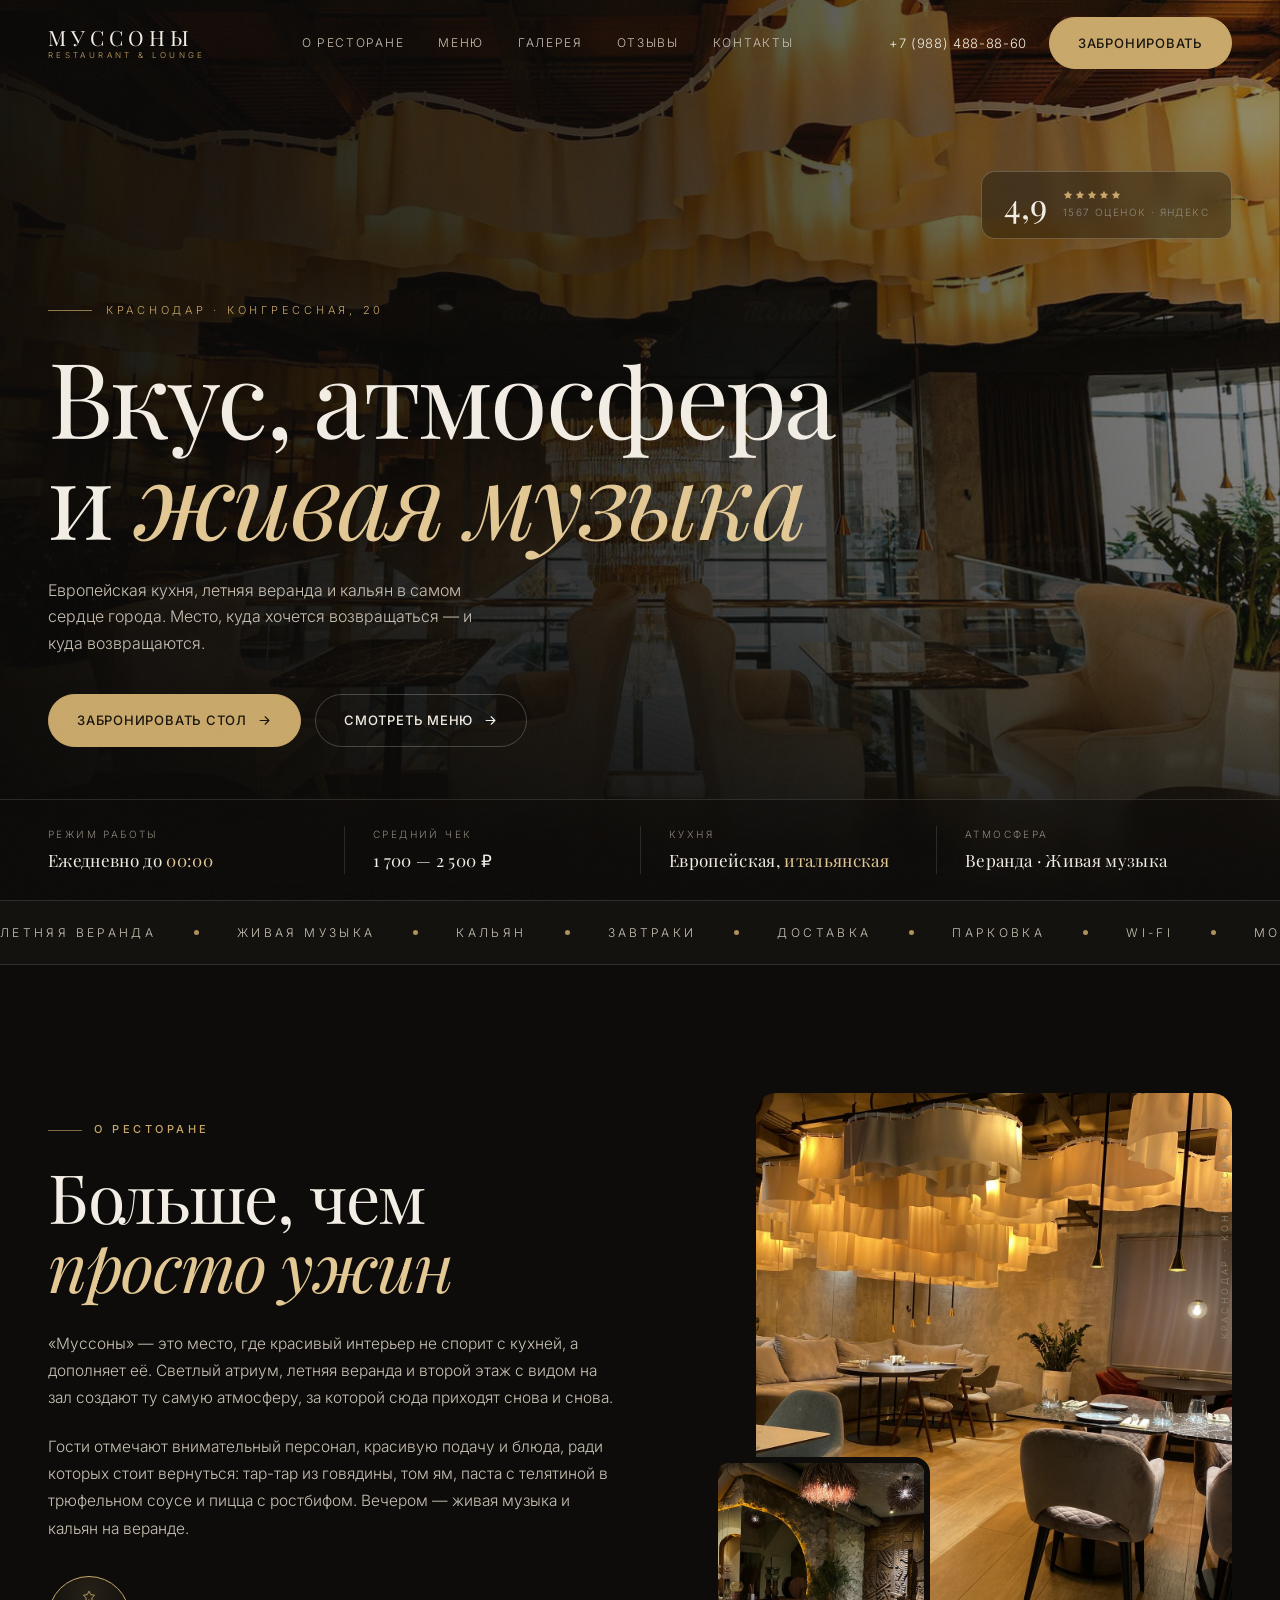
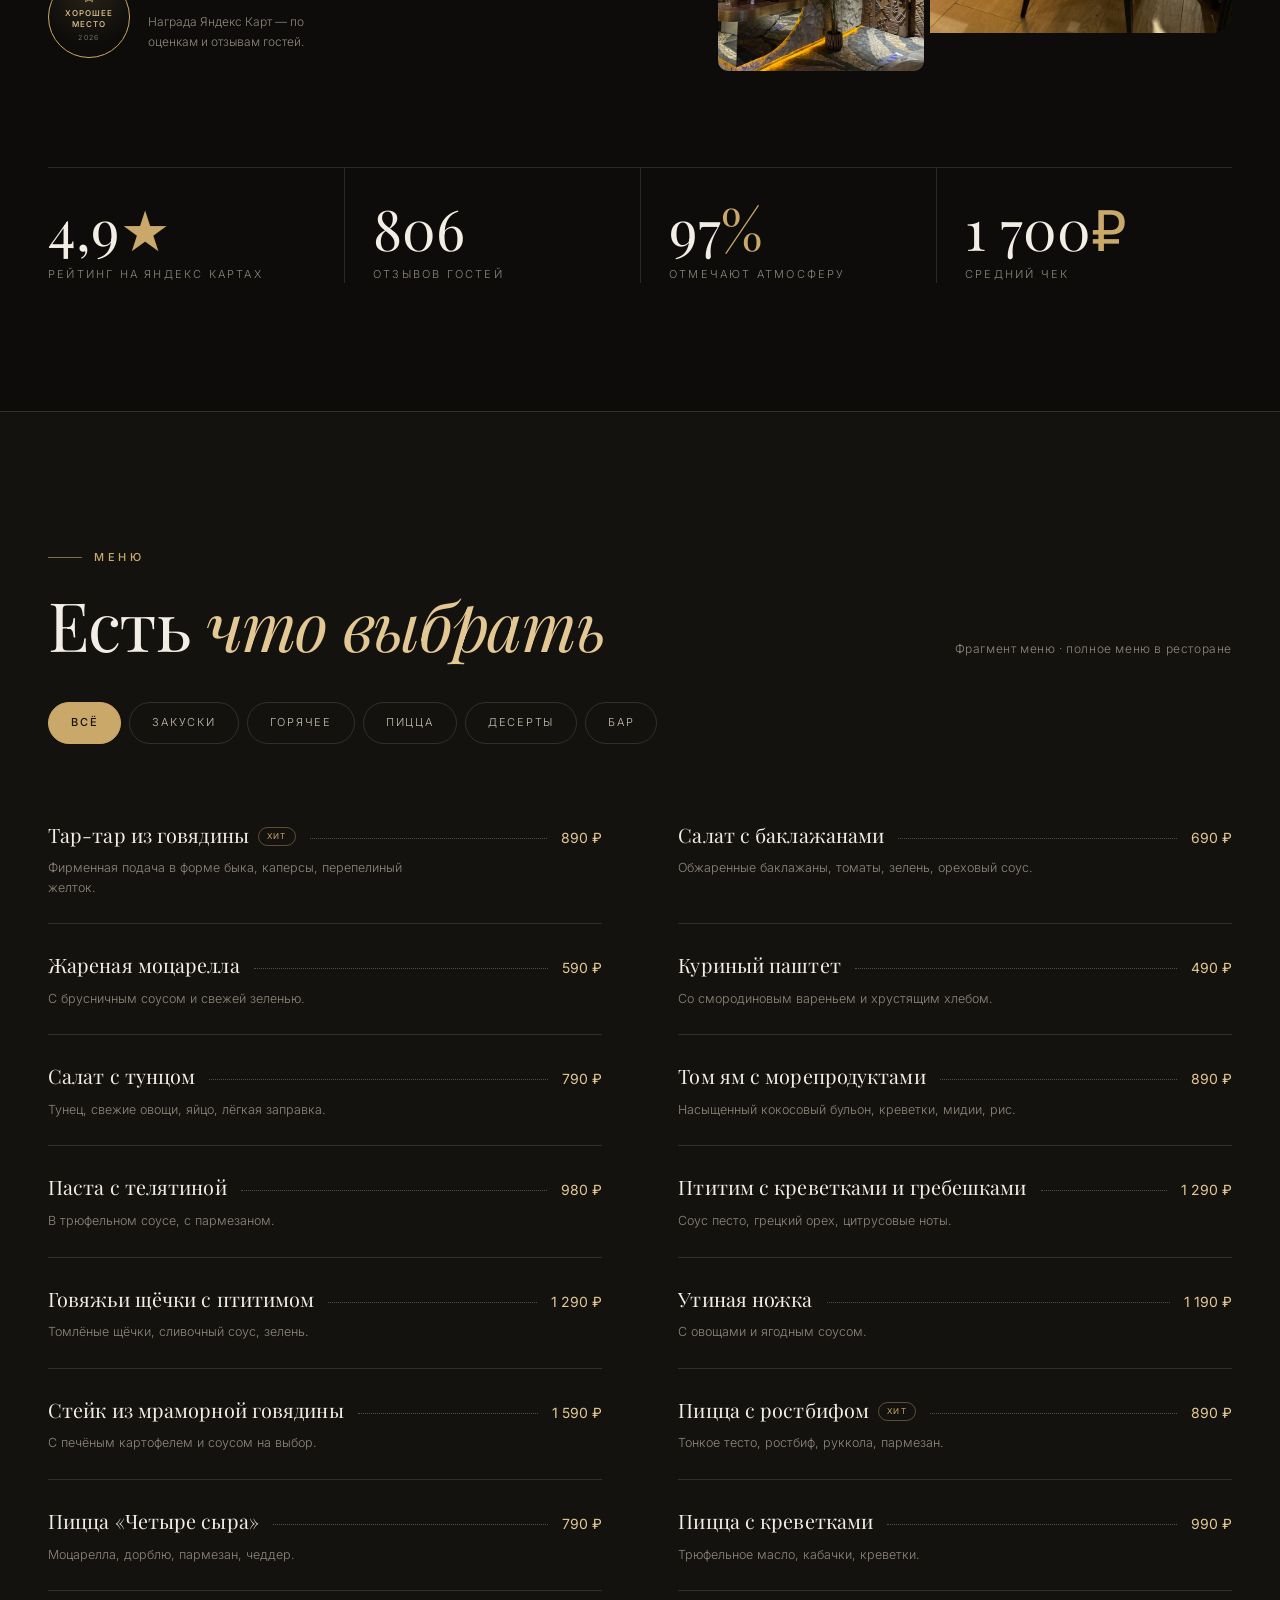
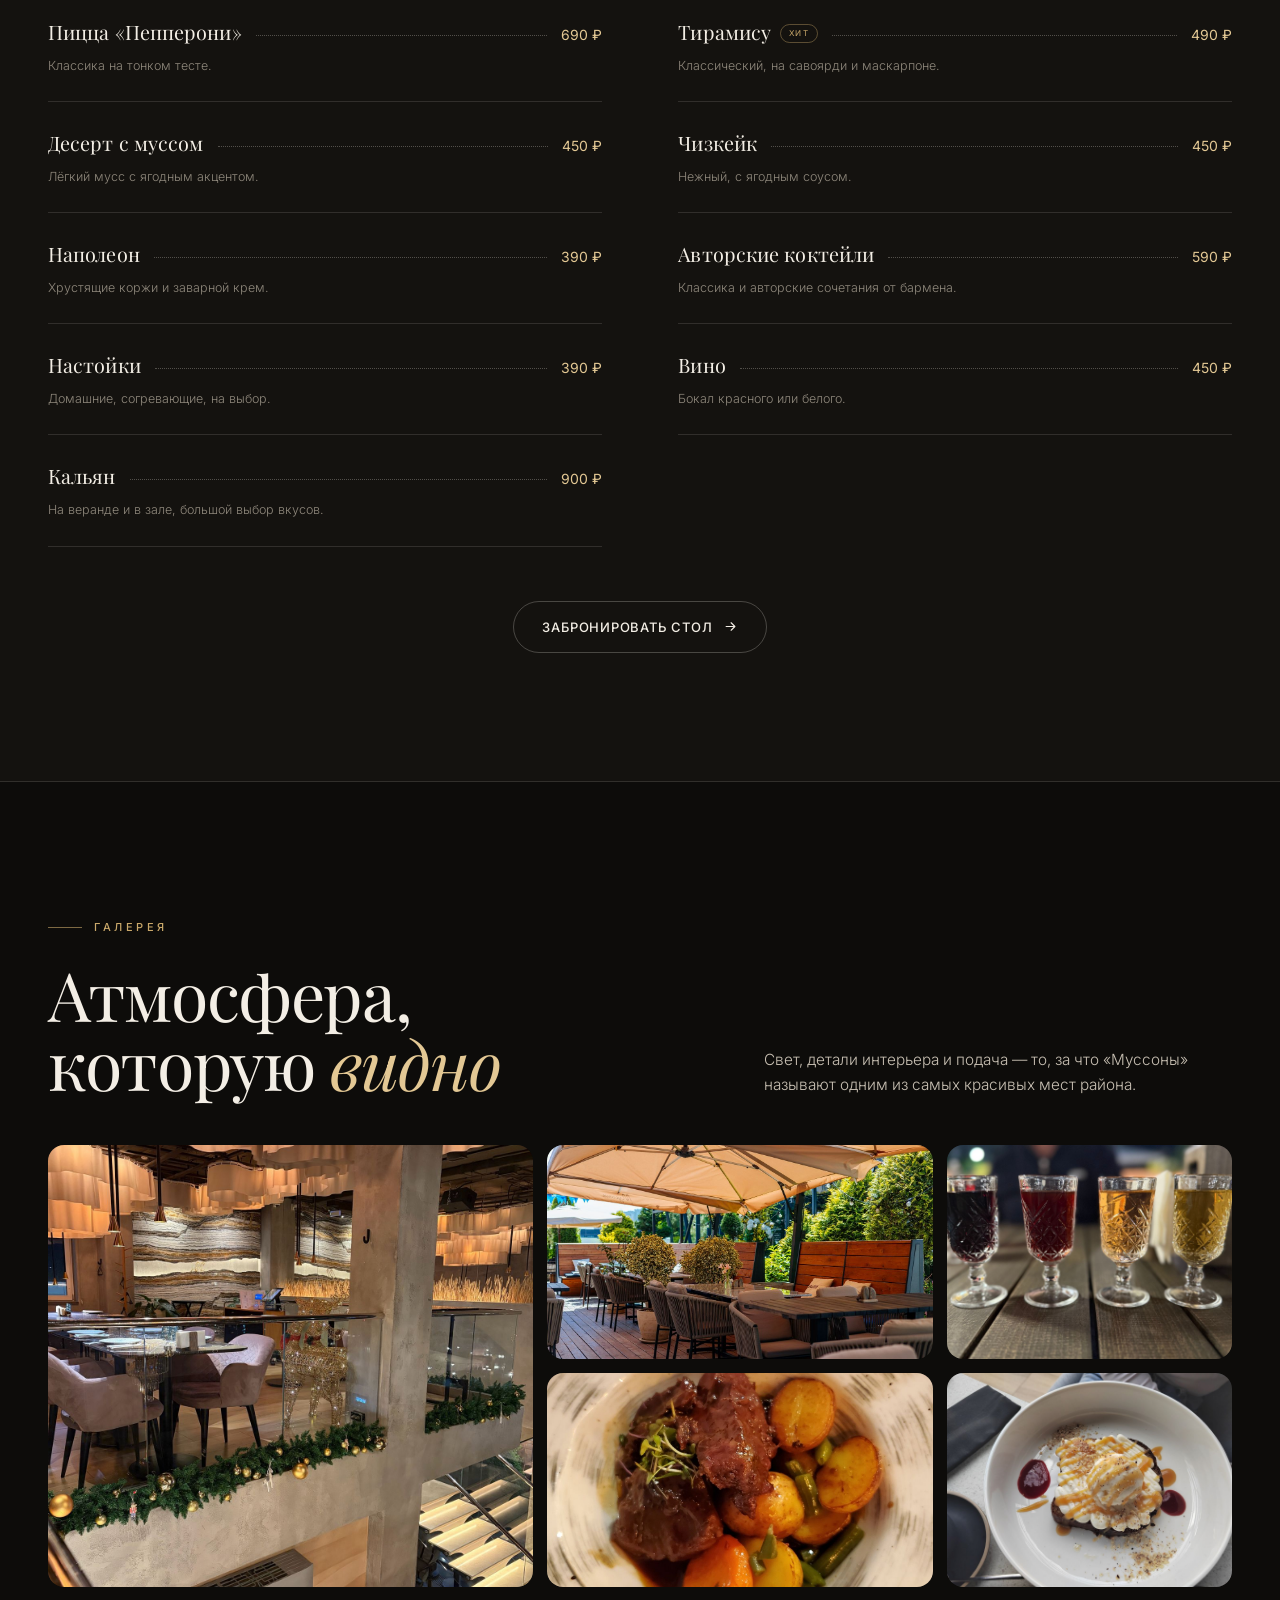
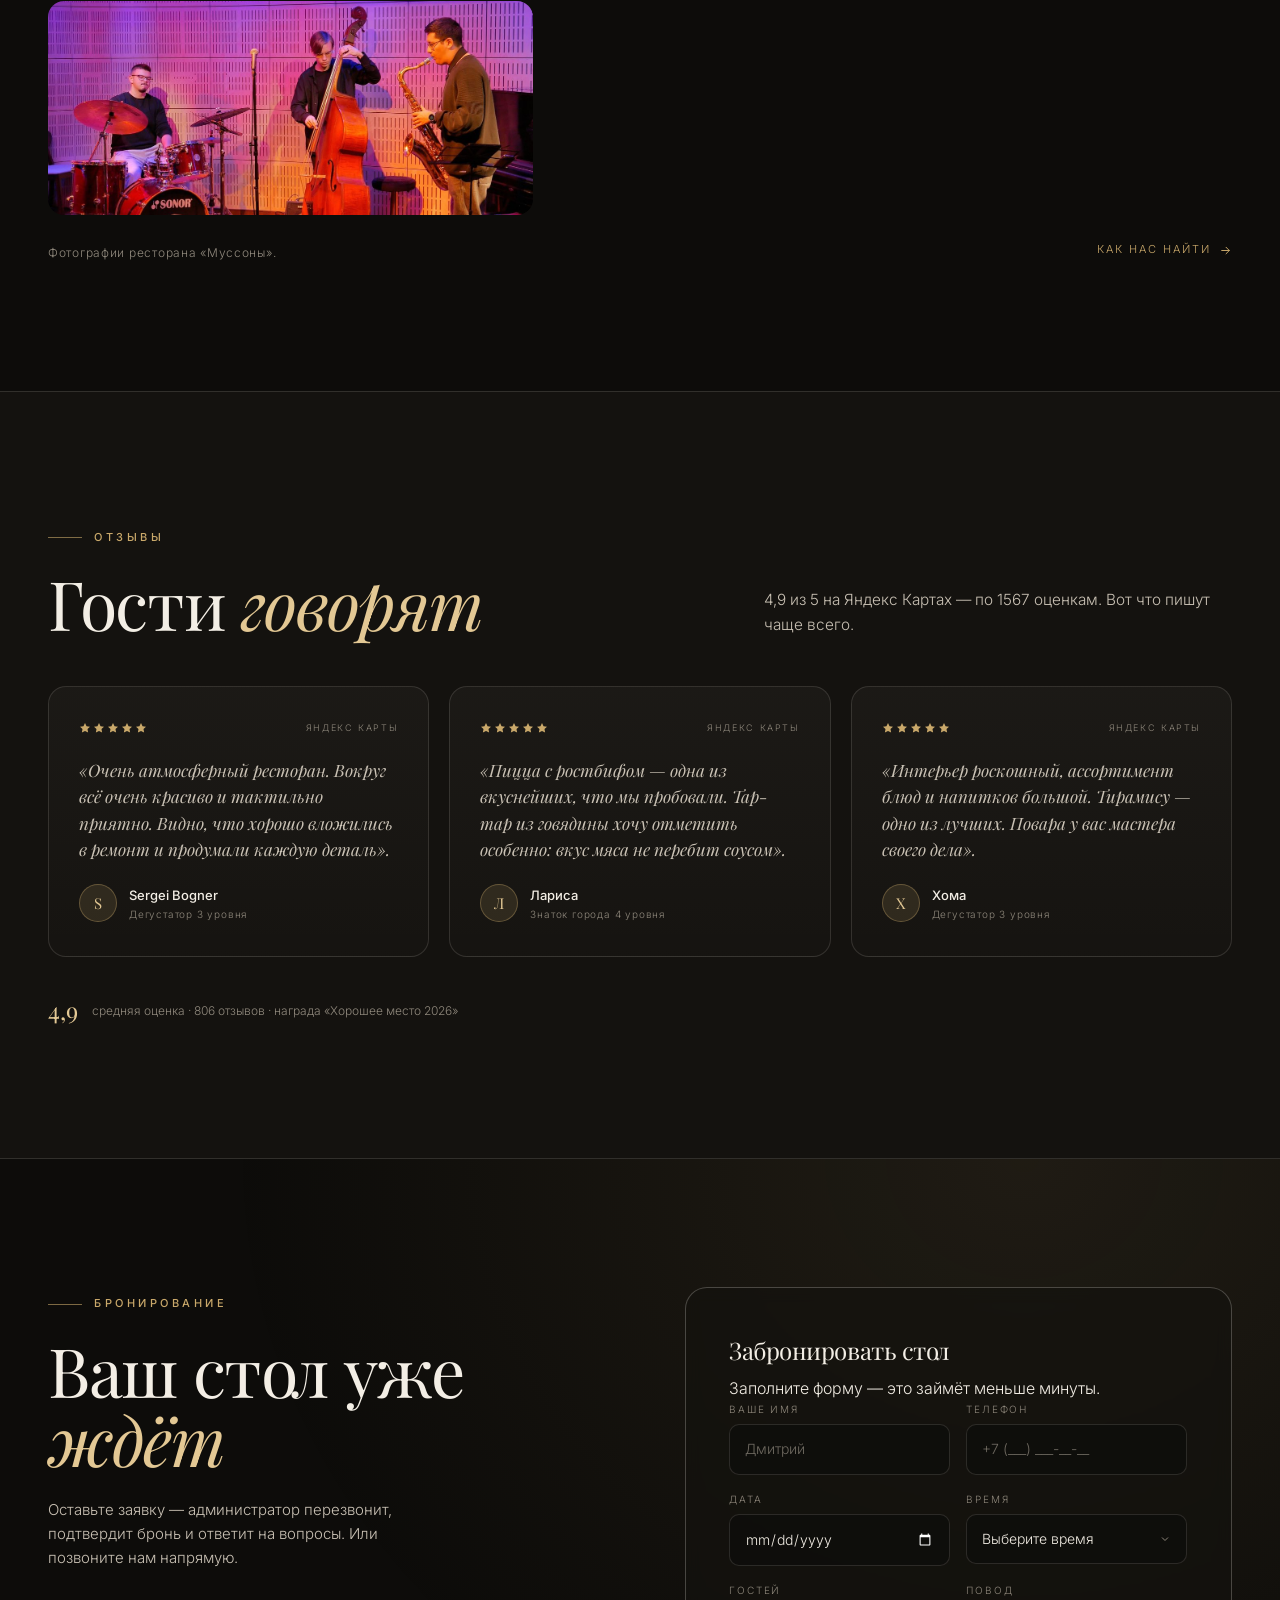
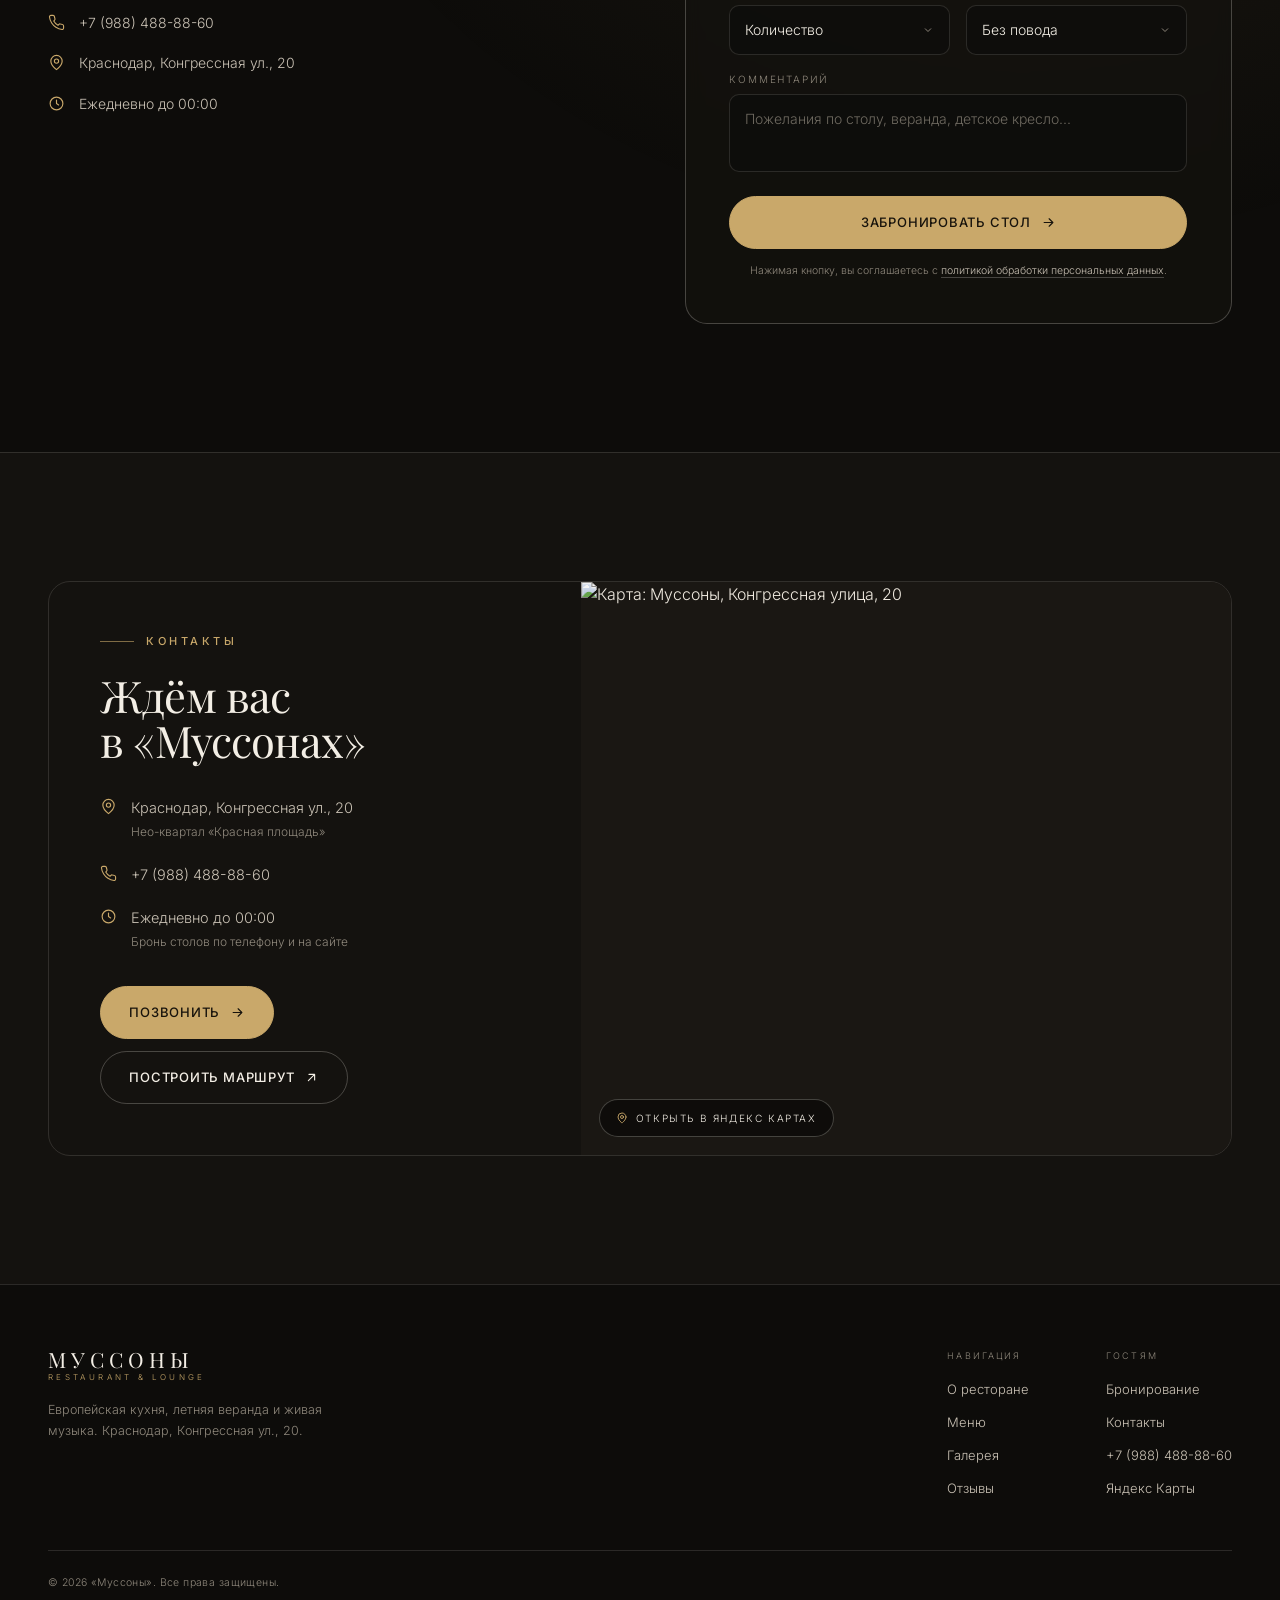
==== demo/index.html @ 6e25948e "Deploy portfolio" ====
<!DOCTYPE html>
<html lang="ru">
<head>
<meta charset="UTF-8">
<meta name="viewport" content="width=device-width, initial-scale=1.0">
<meta name="robots" content="noindex, nofollow">
<title>Муссоны — ресторан в Краснодаре | Кухня, веранда, живая музыка</title>
<meta name="description" content="Ресторан «Муссоны» в Краснодаре: европейская кухня, летняя веранда, живая музыка и кальян. Рейтинг 4,9 на Яндекс Картах. Бронирование стола онлайн.">
<meta name="theme-color" content="#0d0c0a">
<link rel="icon" href="data:image/svg+xml,%3Csvg xmlns='http://www.w3.org/2000/svg' viewBox='0 0 64 64'%3E%3Crect width='64' height='64' rx='12' fill='%230d0c0a'/%3E%3Ctext x='32' y='44' font-family='Georgia,serif' font-size='34' fill='%23c9a86a' text-anchor='middle'%3EM%3C/text%3E%3C/svg%3E">
<meta property="og:title" content="Муссоны — ресторан в Краснодаре">
<meta property="og:description" content="Вкус, атмосфера и живая музыка. Бронируйте стол онлайн.">
<meta property="og:type" content="restaurant">
<meta property="og:image" content="https://oxoxo777666-web.github.io/demo/img/hero.jpg">
<link rel="preconnect" href="https://fonts.googleapis.com">
<link rel="preconnect" href="https://fonts.gstatic.com" crossorigin>
<link href="https://fonts.googleapis.com/css2?family=Inter:wght@300;400;500;600&family=Playfair+Display:ital,wght@0,400;0,500;0,600;0,700;1,400;1,500&display=swap" rel="stylesheet">
<script type="application/ld+json">
{
  "@context": "https://schema.org",
  "@type": "Restaurant",
  "name": "Муссоны",
  "servesCuisine": ["Европейская", "Итальянская"],
  "priceRange": "1700–2500 ₽",
  "telephone": "+7 (988) 488-88-60",
  "address": {
    "@type": "PostalAddress",
    "streetAddress": "Конгрессная ул., 20",
    "addressLocality": "Краснодар",
    "addressCountry": "RU"
  },
  "aggregateRating": {
    "@type": "AggregateRating",
    "ratingValue": "4.9",
    "reviewCount": "806"
  },
  "acceptsReservations": "True"
}
</script>
<style>
  :root{
    --bg:#0d0c0a;
    --bg-2:#14120f;
    --bg-3:#1a1713;
    --cream:#f3eee5;
    --cream-dim:#c9c1b4;
    --muted:#8f887c;
    --gold:#c9a86a;
    --gold-light:#e3c894;
    --line:rgba(243,238,229,.13);
    --line-strong:rgba(243,238,229,.24);
    --serif:'Playfair Display', Georgia, serif;
    --sans:'Inter', -apple-system, BlinkMacSystemFont, 'Segoe UI', sans-serif;
    --ease:cubic-bezier(.22,.61,.36,1);
  }

  *{margin:0;padding:0;box-sizing:border-box}
  html{scroll-behavior:smooth}
  body{
    background:var(--bg);
    color:var(--cream);
    font-family:var(--sans);
    font-weight:300;
    line-height:1.6;
    -webkit-font-smoothing:antialiased;
    overflow-x:hidden;
  }
  body::after{
    content:"";
    position:fixed;inset:0;
    pointer-events:none;z-index:9999;
    opacity:.035;
    background-image:url("data:image/svg+xml,%3Csvg xmlns='http://www.w3.org/2000/svg' width='160' height='160'%3E%3Cfilter id='n'%3E%3CfeTurbulence type='fractalNoise' baseFrequency='.85' numOctaves='3'/%3E%3C/filter%3E%3Crect width='100%25' height='100%25' filter='url(%23n)'/%3E%3C/svg%3E");
  }
  ::selection{background:var(--gold);color:#14110c}

  img{display:block;max-width:100%}
  a{color:inherit;text-decoration:none}
  button{font:inherit;color:inherit;background:none;border:none;cursor:pointer}
  input,select,textarea{font:inherit;color:inherit}

  .container{width:100%;max-width:1280px;margin:0 auto;padding:0 clamp(20px,4vw,48px)}
  .section{padding:clamp(76px,10vw,140px) 0}
  section[id]{scroll-margin-top:84px}
  a:focus-visible,button:focus-visible,input:focus-visible,select:focus-visible,textarea:focus-visible{
    outline:2px solid var(--gold);outline-offset:3px;
  }
  .eyebrow{
    display:inline-flex;align-items:center;gap:12px;
    font-size:11px;letter-spacing:.32em;text-transform:uppercase;
    color:var(--gold);font-weight:500;
  }
  .eyebrow::before{
    content:"";width:34px;height:1px;background:var(--gold);opacity:.6;
  }
  h1,h2,h3,.serif{font-family:var(--serif);font-weight:400;letter-spacing:-.02em}
  .section-title{
    font-size:clamp(38px,5.4vw,68px);
    line-height:1.02;
    margin:22px 0 0;
  }
  .section-title em{font-style:italic;color:var(--gold-light)}
  .section-head{display:flex;justify-content:space-between;align-items:flex-end;gap:40px;flex-wrap:wrap}
  .lead{color:var(--cream-dim);font-size:clamp(15px,1.2vw,17px);max-width:52ch}

  /* ---------- buttons ---------- */
  .btn{
    display:inline-flex;align-items:center;justify-content:center;gap:10px;
    padding:15px 28px;border-radius:999px;
    font-size:13px;font-weight:500;letter-spacing:.06em;text-transform:uppercase;
    transition:all .35s var(--ease);white-space:nowrap;
  }
  .btn svg{width:15px;height:15px;flex:none;transition:transform .35s var(--ease)}
  .btn-gold{background:var(--gold);color:#17130c;border:1px solid var(--gold)}
  .btn-gold:hover{background:var(--gold-light);border-color:var(--gold-light)}
  .btn-gold:hover svg{transform:translateX(3px)}
  .btn-ghost{border:1px solid var(--line-strong);color:var(--cream)}
  .btn-ghost:hover{border-color:var(--gold);color:var(--gold-light)}
  .btn-ghost:hover svg{transform:translateX(3px)}
  .btn-block{width:100%}

  /* ---------- header ---------- */
  .header{
    position:fixed;top:0;left:0;right:0;z-index:100;
    transition:background .4s var(--ease),border-color .4s var(--ease),padding .4s var(--ease);
    border-bottom:1px solid transparent;
  }
  .header.scrolled{
    background:rgba(13,12,10,.9);
    backdrop-filter:blur(14px);
    border-bottom-color:var(--line);
  }
  .header-inner{
    display:flex;align-items:center;justify-content:space-between;gap:24px;
    height:86px;transition:height .4s var(--ease);
  }
  .header.scrolled .header-inner{height:68px}
  .logo{display:flex;flex-direction:column;gap:3px;line-height:1}
  .logo-main{
    font-family:var(--serif);font-size:21px;letter-spacing:.24em;
    text-transform:uppercase;color:var(--cream);
  }
  .logo-sub{font-size:8px;letter-spacing:.42em;text-transform:uppercase;color:var(--gold)}
  .nav{display:flex;gap:34px}
  .nav a{
    position:relative;font-size:12px;letter-spacing:.14em;text-transform:uppercase;
    color:var(--cream-dim);padding:6px 0;transition:color .3s;
  }
  .nav a::after{
    content:"";position:absolute;left:0;bottom:0;width:0;height:1px;
    background:var(--gold);transition:width .35s var(--ease);
  }
  .nav a:hover{color:var(--cream)}
  .nav a:hover::after{width:100%}
  .header-actions{display:flex;align-items:center;gap:22px}
  .header-phone{font-size:13px;letter-spacing:.05em;color:var(--cream);white-space:nowrap}
  .header-phone:hover{color:var(--gold-light)}
  .burger{display:none;flex-direction:column;gap:5px;padding:8px;z-index:102}
  .burger span{display:block;width:24px;height:1.5px;background:var(--cream);transition:all .35s var(--ease)}

  /* ---------- hero ---------- */
  .hero{
    position:relative;min-height:100svh;display:flex;flex-direction:column;
    justify-content:flex-end;overflow:hidden;
  }
  .hero-bg{position:absolute;inset:0;z-index:0}
  .hero-bg img{
    width:100%;height:100%;object-fit:cover;
    animation:heroZoom 18s var(--ease) forwards;
  }
  @keyframes heroZoom{from{transform:scale(1.1)}to{transform:scale(1)}}
  .hero-bg::after{
    content:"";position:absolute;inset:0;
    background:
      linear-gradient(90deg,rgba(9,8,7,.94) 0%,rgba(9,8,7,.72) 46%,rgba(9,8,7,.28) 100%),
      linear-gradient(0deg,var(--bg) 0%,rgba(13,12,10,.35) 34%,rgba(13,12,10,.2) 100%);
  }
  .hero-content{
    position:relative;z-index:2;width:100%;
    padding-top:150px;padding-bottom:52px;
  }
  .hero-eyebrow{
    display:flex;align-items:center;gap:14px;
    font-size:11px;letter-spacing:.34em;text-transform:uppercase;color:var(--gold);
    margin-bottom:26px;
  }
  .hero-eyebrow::before{content:"";width:44px;height:1px;background:var(--gold);opacity:.7}
  .hero h1{
    font-size:clamp(46px,8.2vw,112px);
    line-height:.96;letter-spacing:-.025em;max-width:13ch;
  }
  .hero h1 em{font-style:italic;color:var(--gold-light)}
  .hero-sub{
    margin:30px 0 38px;max-width:44ch;
    color:var(--cream-dim);font-size:clamp(15px,1.25vw,17px);line-height:1.65;
  }
  .hero-cta{display:flex;gap:14px;flex-wrap:wrap}
  .hero-badge{
    position:absolute;right:clamp(20px,4vw,48px);top:19%;z-index:2;
    display:flex;align-items:center;gap:16px;
    padding:16px 22px;border:1px solid var(--line-strong);
    background:rgba(13,12,10,.35);backdrop-filter:blur(10px);
    border-radius:14px;
  }
  .hero-badge .score{font-family:var(--serif);font-size:34px;line-height:1;color:var(--cream)}
  .hero-badge .score-meta{display:flex;flex-direction:column;gap:4px}
  .stars{display:flex;gap:2px;color:var(--gold)}
  .stars svg{width:10px;height:10px}
  .hero-badge small{font-size:10px;letter-spacing:.14em;text-transform:uppercase;color:var(--muted)}
  .hero-facts{
    position:relative;z-index:2;border-top:1px solid var(--line);
    background:rgba(13,12,10,.55);backdrop-filter:blur(10px);
  }
  .hero-facts-inner{
    display:grid;grid-template-columns:repeat(4,1fr);
    padding-top:26px;padding-bottom:26px;
  }
  .fact{
    display:flex;flex-direction:column;gap:5px;padding:0 28px;
    border-left:1px solid var(--line);
  }
  .fact:first-child{padding-left:0;border-left:none}
  .fact span{font-size:10px;letter-spacing:.24em;text-transform:uppercase;color:var(--muted)}
  .fact strong{font-family:var(--serif);font-size:17px;font-weight:400;color:var(--cream);letter-spacing:.02em}
  .fact strong em{color:var(--gold-light);font-style:normal}

  /* ---------- marquee ---------- */
  .marquee{
    border-top:1px solid var(--line);border-bottom:1px solid var(--line);
    overflow:hidden;padding:22px 0;background:var(--bg-2);
  }
  .marquee-track{display:flex;width:max-content;animation:marquee 38s linear infinite}
  .marquee:hover .marquee-track{animation-play-state:paused}
  @keyframes marquee{to{transform:translateX(-50%)}}
  .marquee-group{display:flex;align-items:center;flex:none}
  .marquee-item{
    display:flex;align-items:center;gap:38px;padding-right:38px;
    font-size:12px;letter-spacing:.28em;text-transform:uppercase;color:var(--cream-dim);
    white-space:nowrap;
  }
  .marquee-item::after{content:"";width:5px;height:5px;border-radius:50%;background:var(--gold);opacity:.85}

  /* ---------- about ---------- */
  .about-grid{
    display:grid;grid-template-columns:1.05fr .95fr;
    gap:clamp(40px,7vw,100px);align-items:center;
  }
  .about-copy p{margin-top:22px;color:var(--cream-dim);font-size:15.5px;line-height:1.75}
  .about-copy p:first-of-type{margin-top:30px}
  .about-sign{
    margin-top:34px;display:flex;align-items:center;gap:18px;
  }
  .award{
    width:82px;height:82px;border-radius:50%;border:1px solid var(--gold);
    display:flex;flex-direction:column;align-items:center;justify-content:center;
    text-align:center;gap:2px;flex:none;
    background:radial-gradient(circle at 50% 20%,rgba(201,168,106,.14),transparent 70%);
  }
  .award svg{width:14px;height:14px;color:var(--gold);margin-bottom:2px}
  .award b{font-size:8px;letter-spacing:.14em;color:var(--gold-light);font-weight:500;text-transform:uppercase;line-height:1.4}
  .award span{font-size:7px;letter-spacing:.18em;color:var(--muted);text-transform:uppercase}
  .about-sign p{font-size:12px;line-height:1.6;color:var(--muted);max-width:24ch}
  .about-visual{position:relative;padding-bottom:44px;padding-left:44px}
  .about-visual .main-img{
    width:100%;height:clamp(380px,44vw,540px);object-fit:cover;border-radius:20px;
  }
  .about-visual .float-img{
    position:absolute;left:0;bottom:0;width:42%;
    height:clamp(150px,18vw,220px);object-fit:cover;
    border-radius:16px;border:6px solid var(--bg);
  }
  .about-visual .visual-caption{
    position:absolute;right:0;top:26px;
    writing-mode:vertical-rl;transform:rotate(180deg);
    font-size:9px;letter-spacing:.3em;text-transform:uppercase;color:var(--muted);
  }
  .stats{
    display:grid;grid-template-columns:repeat(4,1fr);
    gap:0;margin-top:clamp(56px,7vw,90px);border-top:1px solid var(--line);
  }
  .stat{padding:32px 28px 0;border-left:1px solid var(--line)}
  .stat:first-child{padding-left:0;border-left:none}
  .stat b{
    display:block;font-family:var(--serif);font-weight:400;
    font-size:clamp(38px,4.4vw,56px);line-height:1;color:var(--cream);
  }
  .stat b em{font-style:normal;color:var(--gold)}
  .stat span{display:block;margin-top:10px;font-size:11px;letter-spacing:.2em;text-transform:uppercase;color:var(--muted)}

  /* ---------- menu ---------- */
  .menu-section{background:var(--bg-2);border-top:1px solid var(--line);border-bottom:1px solid var(--line)}
  .menu-note{font-size:12px;color:var(--muted);letter-spacing:.05em;text-align:right}
  .tabs{
    display:flex;gap:8px;flex-wrap:wrap;margin:44px 0 50px;
  }
  .tab{
    padding:11px 22px;border:1px solid var(--line);border-radius:999px;
    font-size:11px;letter-spacing:.16em;text-transform:uppercase;color:var(--cream-dim);
    transition:all .3s var(--ease);
  }
  .tab:hover{border-color:var(--line-strong);color:var(--cream)}
  .tab.active{background:var(--gold);border-color:var(--gold);color:#17130c;font-weight:500}
  .menu-grid{
    display:grid;grid-template-columns:1fr 1fr;
    gap:0 clamp(40px,6vw,80px);
  }
  .menu-item{
    padding:26px 0;border-bottom:1px solid var(--line);
    animation:fadeUp .5s var(--ease) both;
  }
  @keyframes fadeUp{from{opacity:0;transform:translateY(10px)}to{opacity:1;transform:translateY(0)}}
  .mi-top{display:flex;align-items:baseline;gap:14px}
  .mi-name{font-family:var(--serif);font-size:clamp(18px,1.55vw,21px);color:var(--cream);letter-spacing:.005em}
  .mi-line{flex:1;border-bottom:1px dotted rgba(243,238,229,.28);transform:translateY(-4px);min-width:20px}
  .mi-price{font-size:14px;color:var(--gold-light);white-space:nowrap;font-weight:400}
  .mi-desc{margin-top:7px;font-size:12.5px;line-height:1.55;color:var(--muted);max-width:48ch}
  .mi-tag{
    display:inline-block;margin-left:9px;padding:2px 8px;border:1px solid rgba(201,168,106,.4);
    border-radius:999px;font-family:var(--sans);font-size:8px;letter-spacing:.16em;
    text-transform:uppercase;color:var(--gold);vertical-align:middle;transform:translateY(-1px);
  }
  .menu-footer{display:flex;justify-content:center;margin-top:54px}

  /* ---------- gallery ---------- */
  .gallery-grid{
    display:grid;grid-template-columns:repeat(12,1fr);grid-auto-rows:100px;
    gap:14px;margin-top:48px;
  }
  .g-item{position:relative;overflow:hidden;border-radius:16px;background:var(--bg-3)}
  .g-item img{width:100%;height:100%;object-fit:cover;transition:transform .8s var(--ease),filter .8s}
  .g-item::after{
    content:"";position:absolute;inset:0;background:linear-gradient(0deg,rgba(9,8,7,.4),transparent 55%);
    opacity:0;transition:opacity .5s;
  }
  .g-item:hover img{transform:scale(1.06)}
  .g-item:hover::after{opacity:1}
  .g-1{grid-column:span 5;grid-row:span 4}
  .g-2{grid-column:span 4;grid-row:span 2}
  .g-3{grid-column:span 3;grid-row:span 2}
  .g-4{grid-column:span 4;grid-row:span 2}
  .g-5{grid-column:span 3;grid-row:span 2}
  .g-6{grid-column:span 5;grid-row:span 2}
  .gallery-caption{
    display:flex;align-items:center;justify-content:space-between;gap:24px;
    margin-top:26px;flex-wrap:wrap;
  }
  .gallery-caption p{font-size:12px;letter-spacing:.06em;color:var(--muted)}
  .gallery-caption a{display:inline-flex;align-items:center;gap:8px;font-size:11px;letter-spacing:.18em;text-transform:uppercase;color:var(--gold);border-bottom:1px solid transparent;padding-bottom:3px;transition:border-color .3s}
  .gallery-caption a:hover{border-color:var(--gold)}
  .gallery-caption svg{width:13px;height:13px}

  /* ---------- reviews ---------- */
  .reviews{background:var(--bg-2);border-top:1px solid var(--line);border-bottom:1px solid var(--line)}
  .reviews-grid{display:grid;grid-template-columns:repeat(3,1fr);gap:20px;margin-top:48px}
  .review{
    padding:34px 30px;border:1px solid var(--line);border-radius:18px;
    background:linear-gradient(180deg,rgba(243,238,229,.035),rgba(243,238,229,.01));
    display:flex;flex-direction:column;gap:22px;
    transition:border-color .35s,transform .35s var(--ease);
  }
  .review:hover{border-color:rgba(201,168,106,.45);transform:translateY(-4px)}
  .review-top{display:flex;align-items:center;justify-content:space-between;gap:16px}
  .review .stars svg{width:12px;height:12px}
  .review-src{font-size:9px;letter-spacing:.18em;text-transform:uppercase;color:var(--muted)}
  .review blockquote{font-family:var(--serif);font-size:17px;line-height:1.55;color:var(--cream-dim);font-style:italic;flex:1}
  .review-author{display:flex;align-items:center;gap:12px}
  .avatar{
    width:38px;height:38px;border-radius:50%;flex:none;
    display:flex;align-items:center;justify-content:center;
    background:rgba(201,168,106,.14);border:1px solid rgba(201,168,106,.35);
    font-family:var(--serif);font-size:15px;color:var(--gold-light);
  }
  .review-author b{display:block;font-size:13px;font-weight:500;color:var(--cream)}
  .review-author span{display:block;font-size:10px;color:var(--muted);letter-spacing:.08em}
  .reviews-note{
    margin-top:34px;display:flex;align-items:center;gap:14px;
    font-size:12px;color:var(--muted);
  }
  .reviews-note .score-inline{font-family:var(--serif);font-size:24px;color:var(--gold-light)}

  /* ---------- booking ---------- */
  .booking{position:relative;overflow:hidden}
  .booking::before{
    content:"";position:absolute;inset:0;
    background:radial-gradient(ellipse at 80% 0%,rgba(201,168,106,.1),transparent 55%);
    pointer-events:none;
  }
  .booking-grid{
    position:relative;display:grid;grid-template-columns:1fr 1fr;
    gap:clamp(44px,7vw,110px);align-items:start;
  }
  .booking-copy .section-title{max-width:11ch}
  .booking-copy p{margin-top:24px;color:var(--cream-dim);font-size:15px;max-width:44ch}
  .booking-contacts{margin-top:42px;display:flex;flex-direction:column;gap:18px}
  .contact-row{display:flex;align-items:flex-start;gap:14px;font-size:14px;color:var(--cream)}
  .contact-row svg{width:17px;height:17px;color:var(--gold);flex:none;margin-top:2px}
  .contact-row span{color:var(--cream-dim);line-height:1.6}
  .contact-row a:hover{color:var(--gold-light)}
  .form{
    padding:clamp(28px,3.4vw,44px);border:1px solid var(--line-strong);
    border-radius:22px;background:rgba(20,18,15,.72);backdrop-filter:blur(8px);
  }
  .form h3{font-size:24px;margin-bottom:6px}
  .form > p{font-size:12px;color:var(--muted);margin-bottom:26px}
  .form-grid{display:grid;grid-template-columns:1fr 1fr;gap:16px}
  .field{display:flex;flex-direction:column;gap:7px}
  .field.full{grid-column:1/-1}
  .field label{font-size:10px;letter-spacing:.18em;text-transform:uppercase;color:var(--muted)}
  .field input,.field select,.field textarea{
    width:100%;padding:13px 15px;border:1px solid var(--line);
    border-radius:10px;background:rgba(13,12,10,.6);
    font-size:14px;color:var(--cream);outline:none;
    transition:border-color .3s,background .3s;
    appearance:none;
  }
  .field input::placeholder,.field textarea::placeholder{color:#6f6a61}
  .field input:focus,.field select:focus,.field textarea:focus{
    border-color:var(--gold);background:rgba(13,12,10,.85);
  }
  .field input[type="date"]{color-scheme:dark}
  .field select{
    background-image:url("data:image/svg+xml,%3Csvg xmlns='http://www.w3.org/2000/svg' width='12' height='12' viewBox='0 0 24 24' fill='none' stroke='%238f887c' stroke-width='2'%3E%3Cpath d='m6 9 6 6 6-6'/%3E%3C/svg%3E");
    background-repeat:no-repeat;background-position:right 15px center;padding-right:38px;
  }
  .field textarea{resize:none;min-height:78px}
  .field.error input,.field.error select{border-color:#b45f4e}
  .form .btn{margin-top:24px}
  .form-consent{margin-top:14px;font-size:10.5px;line-height:1.55;color:var(--muted);text-align:center}
  .form-consent a{color:var(--cream-dim);border-bottom:1px solid var(--line-strong)}
  .form-consent a:hover{color:var(--gold-light)}
  .form-success{
    display:none;flex-direction:column;align-items:center;text-align:center;
    padding:44px 10px;gap:16px;
  }
  .form-success.visible{display:flex;animation:fadeUp .5s var(--ease)}
  .success-icon{
    width:66px;height:66px;border-radius:50%;border:1px solid var(--gold);
    display:flex;align-items:center;justify-content:center;color:var(--gold);
    background:rgba(201,168,106,.1);
  }
  .success-icon svg{width:26px;height:26px}
  .form-success h3{font-family:var(--serif);font-size:28px;font-weight:400}
  .form-success p{font-size:13px;color:var(--muted);max-width:34ch;line-height:1.7}

  /* ---------- contacts / map ---------- */
  .contacts{background:var(--bg-2);border-top:1px solid var(--line)}
  .contacts-grid{display:grid;grid-template-columns:.9fr 1.1fr;gap:0;border:1px solid var(--line);border-radius:22px;overflow:hidden}
  .contacts-info{padding:clamp(32px,4vw,56px);display:flex;flex-direction:column;justify-content:center;gap:0}
  .contacts-info .eyebrow{margin-bottom:22px}
  .contacts-info h2{font-size:clamp(30px,3.4vw,44px);line-height:1.05}
  .contacts-list{margin:32px 0 34px;display:flex;flex-direction:column;gap:20px}
  .contacts-list .contact-row{font-size:14.5px}
  .contacts-map{position:relative;min-height:430px;background:var(--bg-3);overflow:hidden}
  .map-canvas{position:absolute;inset:0;display:block}
  .map-canvas img{
    width:100%;height:100%;object-fit:cover;
    filter:grayscale(.2) sepia(.06) contrast(1.02) brightness(.96);
    transition:transform 1s var(--ease),filter .5s;
  }
  .map-canvas:hover img{transform:scale(1.03);filter:grayscale(.05) sepia(.03) contrast(1.02)}
  .map-fallback{
    position:absolute;left:18px;bottom:18px;z-index:2;
    display:inline-flex;align-items:center;gap:8px;
    padding:10px 16px;border-radius:999px;
    background:rgba(13,12,10,.88);border:1px solid var(--line-strong);
    font-size:10px;letter-spacing:.16em;text-transform:uppercase;color:var(--cream);
    backdrop-filter:blur(6px);
  }
  .map-fallback svg{width:12px;height:12px;color:var(--gold)}

  /* ---------- footer ---------- */
  .footer{padding:64px 0 34px;border-top:1px solid var(--line)}
  .footer-top{display:flex;justify-content:space-between;gap:40px;flex-wrap:wrap}
  .footer-brand{max-width:30ch}
  .footer-brand .logo{margin-bottom:18px}
  .footer-brand p{font-size:12.5px;line-height:1.7;color:var(--muted)}
  .footer-nav{display:flex;gap:clamp(40px,6vw,90px);flex-wrap:wrap}
  .footer-col{display:flex;flex-direction:column;gap:12px}
  .footer-col span{font-size:9px;letter-spacing:.24em;text-transform:uppercase;color:var(--muted);margin-bottom:4px}
  .footer-col a{font-size:13px;color:var(--cream-dim);transition:color .25s}
  .footer-col a:hover{color:var(--gold-light)}
  .footer-bottom{
    margin-top:52px;padding-top:24px;border-top:1px solid var(--line);
    display:flex;justify-content:space-between;gap:20px;flex-wrap:wrap;
    font-size:10.5px;color:var(--muted);letter-spacing:.04em;
  }
  .footer-bottom a:hover{color:var(--cream-dim)}

  /* ---------- reveal ---------- */
  .reveal{opacity:0;transform:translateY(26px);transition:opacity .8s var(--ease),transform .8s var(--ease)}
  .reveal.visible{opacity:1;transform:none}
  .reveal-d1{transition-delay:.08s}
  .reveal-d2{transition-delay:.16s}
  .reveal-d3{transition-delay:.24s}

  /* ---------- responsive ---------- */
  @media (max-width:1080px){
    .nav{display:none}
    .header-phone{display:none}
    .burger{display:flex}
    .nav.open{
      display:flex;position:fixed;inset:0;z-index:101;
      flex-direction:column;justify-content:center;align-items:center;gap:30px;
      background:rgba(11,10,9,.98);backdrop-filter:blur(20px);
    }
    .nav.open a{font-size:18px;letter-spacing:.2em}
    .burger.active span:nth-child(1){transform:translateY(6.5px) rotate(45deg)}
    .burger.active span:nth-child(2){opacity:0}
    .burger.active span:nth-child(3){transform:translateY(-6.5px) rotate(-45deg)}
    .about-grid{grid-template-columns:1fr;gap:54px}
    .about-visual{max-width:620px;padding-left:0;padding-bottom:0}
    .about-visual .float-img{display:none}
    .about-visual .visual-caption{display:none}
    .about-visual .main-img{height:clamp(340px,55vw,480px)}
    .booking-grid{grid-template-columns:1fr;gap:48px}
    .booking-copy .section-title{max-width:14ch}
    .contacts-grid{grid-template-columns:1fr}
    .contacts-map{min-height:360px}
  }
  @media (max-width:860px){
    .hero-badge{display:none}
    .hero h1{max-width:11ch}
    .hero-facts-inner{grid-template-columns:repeat(2,1fr);gap:24px 0;padding-top:24px;padding-bottom:24px}
    .fact{padding:0 20px}
    .fact:nth-child(3){padding-left:0;border-left:none}
    .stats{grid-template-columns:repeat(2,1fr);gap:28px 0}
    .stat:nth-child(3){padding-left:0;border-left:none}
    .menu-grid{grid-template-columns:1fr}
    .gallery-grid{grid-auto-rows:80px}
    .g-1{grid-column:span 12;grid-row:span 4}
    .g-2{grid-column:span 7;grid-row:span 2}
    .g-3{grid-column:span 5;grid-row:span 2}
    .g-4{grid-column:span 5;grid-row:span 2}
    .g-5{grid-column:span 7;grid-row:span 2}
    .g-6{display:none}
    .reviews-grid{grid-template-columns:1fr;max-width:600px}
    .menu-note{text-align:left;margin-top:14px}
  }
  @media (max-width:600px){
    .header-inner{height:72px;gap:12px}
    .header-actions{gap:12px}
    .logo-main{font-size:18px}
    .logo-sub{font-size:7px;letter-spacing:.36em}
    .header .btn-gold{padding:10px 15px;font-size:10px;letter-spacing:.04em}
    .burger{padding:6px}
    .hero{min-height:94svh}
    .hero-content{padding-top:120px;padding-bottom:38px}
    .hero-sub{margin:24px 0 30px;font-size:14.5px}
    .hero-cta{gap:10px}
    .hero-cta .btn{padding:14px 22px;font-size:11.5px}
    .hero-facts-inner{grid-template-columns:1fr 1fr;padding-top:20px;padding-bottom:20px}
    .fact{padding:0 14px}
    .fact strong{font-size:14.5px}
    .stats{margin-top:48px}
    .stat{padding:24px 16px 0}
    .stat b{font-size:36px}
    .stat span{font-size:9.5px}
    .form-grid{grid-template-columns:1fr}
    .field.full{grid-column:auto}
    .reviews-grid{gap:14px}
    .review{padding:28px 24px}
    .gallery-grid{grid-auto-rows:64px;gap:10px}
    .g-1{grid-row:span 4}
    .footer-nav{gap:36px}
    .footer-bottom{flex-direction:column;gap:8px}
  }
  @media (max-width:480px){
    .hero-facts-inner{grid-template-columns:1fr;gap:0}
    .fact{padding:12px 0;border-left:none;border-top:1px solid var(--line)}
    .fact:first-child{padding-top:0;border-top:none}
    .fact:last-child{padding-bottom:0}
  }
  @media (prefers-reduced-motion:reduce){
    *,*::before,*::after{animation-duration:.001ms !important;transition-duration:.001ms !important}
    html{scroll-behavior:auto}
    .reveal{opacity:1;transform:none}
  }
</style>
<noscript><style>.reveal{opacity:1;transform:none}</style></noscript>
</head>
<body>

<!-- ================= HEADER ================= -->
<header class="header" id="header">
  <div class="container header-inner">
    <a href="#top" class="logo">
      <span class="logo-main">Муссоны</span>
      <span class="logo-sub">Restaurant &amp; Lounge</span>
    </a>

    <nav class="nav" id="nav" aria-label="Основная навигация">
      <a href="#about">О ресторане</a>
      <a href="#menu">Меню</a>
      <a href="#gallery">Галерея</a>
      <a href="#reviews">Отзывы</a>
      <a href="#contacts">Контакты</a>
    </nav>

    <div class="header-actions">
      <a class="header-phone" href="tel:+79884888860">+7 (988) 488-88-60</a>
      <a class="btn btn-gold" href="#booking">Забронировать</a>
      <button class="burger" id="burger" aria-label="Открыть меню" aria-expanded="false" aria-controls="nav">
        <span></span><span></span><span></span>
      </button>
    </div>
  </div>
</header>

<!-- ================= HERO ================= -->
<section class="hero" id="top">
  <div class="hero-bg">
    <img src="img/hero.jpg" alt="Интерьер ресторана «Муссоны»" fetchpriority="high">
  </div>

  <div class="hero-badge">
    <div class="score">4,9</div>
    <div class="score-meta">
      <div class="stars" role="img" aria-label="5 звёзд">
        <svg viewBox="0 0 24 24" fill="currentColor" aria-hidden="true"><path d="m12 2 3.1 6.3 6.9 1-5 4.9 1.2 6.8-6.2-3.2L5.8 21 7 14.2l-5-4.9 6.9-1L12 2Z"/></svg>
        <svg viewBox="0 0 24 24" fill="currentColor" aria-hidden="true"><path d="m12 2 3.1 6.3 6.9 1-5 4.9 1.2 6.8-6.2-3.2L5.8 21 7 14.2l-5-4.9 6.9-1L12 2Z"/></svg>
        <svg viewBox="0 0 24 24" fill="currentColor" aria-hidden="true"><path d="m12 2 3.1 6.3 6.9 1-5 4.9 1.2 6.8-6.2-3.2L5.8 21 7 14.2l-5-4.9 6.9-1L12 2Z"/></svg>
        <svg viewBox="0 0 24 24" fill="currentColor" aria-hidden="true"><path d="m12 2 3.1 6.3 6.9 1-5 4.9 1.2 6.8-6.2-3.2L5.8 21 7 14.2l-5-4.9 6.9-1L12 2Z"/></svg>
        <svg viewBox="0 0 24 24" fill="currentColor" aria-hidden="true"><path d="m12 2 3.1 6.3 6.9 1-5 4.9 1.2 6.8-6.2-3.2L5.8 21 7 14.2l-5-4.9 6.9-1L12 2Z"/></svg>
      </div>
      <small>1567 оценок · Яндекс</small>
    </div>
  </div>

  <div class="container hero-content">
    <div class="hero-eyebrow">Краснодар · Конгрессная, 20</div>
    <h1>Вкус, атмосфера<br>и <em>живая музыка</em></h1>
    <p class="hero-sub">Европейская кухня, летняя веранда и кальян в самом сердце города. Место, куда хочется возвращаться — и куда возвращаются.</p>
    <div class="hero-cta">
      <a href="#booking" class="btn btn-gold">
        Забронировать стол
        <svg viewBox="0 0 24 24" fill="none" stroke="currentColor" stroke-width="1.8" stroke-linecap="round" stroke-linejoin="round" aria-hidden="true"><path d="M5 12h14M13 6l6 6-6 6"/></svg>
      </a>
      <a href="#menu" class="btn btn-ghost">
        Смотреть меню
        <svg viewBox="0 0 24 24" fill="none" stroke="currentColor" stroke-width="1.8" stroke-linecap="round" stroke-linejoin="round" aria-hidden="true"><path d="M5 12h14M13 6l6 6-6 6"/></svg>
      </a>
    </div>
  </div>

  <div class="hero-facts">
    <div class="container hero-facts-inner">
      <div class="fact"><span>Режим работы</span><strong>Ежедневно до <em>00:00</em></strong></div>
      <div class="fact"><span>Средний чек</span><strong>1 700 — 2 500 ₽</strong></div>
      <div class="fact"><span>Кухня</span><strong>Европейская, <em>итальянская</em></strong></div>
      <div class="fact"><span>Атмосфера</span><strong>Веранда · Живая музыка</strong></div>
    </div>
  </div>
</section>

<!-- ================= MARQUEE ================= -->
<div class="marquee" aria-hidden="true">
  <div class="marquee-track">
    <div class="marquee-group">
      <span class="marquee-item">Летняя веранда</span>
      <span class="marquee-item">Живая музыка</span>
      <span class="marquee-item">Кальян</span>
      <span class="marquee-item">Завтраки</span>
      <span class="marquee-item">Доставка</span>
      <span class="marquee-item">Парковка</span>
      <span class="marquee-item">Wi-Fi</span>
      <span class="marquee-item">Можно с собакой</span>
    </div>
    <div class="marquee-group">
      <span class="marquee-item">Летняя веранда</span>
      <span class="marquee-item">Живая музыка</span>
      <span class="marquee-item">Кальян</span>
      <span class="marquee-item">Завтраки</span>
      <span class="marquee-item">Доставка</span>
      <span class="marquee-item">Парковка</span>
      <span class="marquee-item">Wi-Fi</span>
      <span class="marquee-item">Можно с собакой</span>
    </div>
  </div>
</div>

<!-- ================= ABOUT ================= -->
<section class="section" id="about">
  <div class="container">
    <div class="about-grid">
      <div class="about-copy reveal">
        <span class="eyebrow">О ресторане</span>
        <h2 class="section-title">Больше, чем<br><em>просто ужин</em></h2>
        <p>«Муссоны» — это место, где красивый интерьер не спорит с кухней, а дополняет её. Светлый атриум, летняя веранда и второй этаж с видом на зал создают ту самую атмосферу, за которой сюда приходят снова и снова.</p>
        <p>Гости отмечают внимательный персонал, красивую подачу и блюда, ради которых стоит вернуться: тар-тар из говядины, том ям, паста с телятиной в трюфельном соусе и пицца с ростбифом. Вечером — живая музыка и кальян на веранде.</p>
        <div class="about-sign">
          <div class="award" aria-label="Награда «Хорошее место 2026» на Яндекс Картах">
            <svg viewBox="0 0 24 24" fill="none" stroke="currentColor" stroke-width="1.5" aria-hidden="true"><path d="M12 2 15 8l6.5 1-4.7 4.6 1.1 6.4L12 17l-5.9 3 1.1-6.4L2.5 9 9 8l3-6Z"/></svg>
            <b>Хорошее<br>место</b>
            <span>2026</span>
          </div>
          <p>Награда Яндекс Карт — по оценкам и отзывам гостей.</p>
        </div>
      </div>

      <div class="about-visual reveal reveal-d1">
        <img class="main-img" src="img/about-main.jpg" alt="Зал ресторана «Муссоны»">
        <img class="float-img" src="img/about-detail.jpg" alt="Детали интерьера ресторана «Муссоны»">
        <span class="visual-caption">Краснодар · Конгрессная 20</span>
      </div>
    </div>

    <div class="stats reveal">
      <div class="stat"><b>4,9<em>★</em></b><span>Рейтинг на Яндекс Картах</span></div>
      <div class="stat"><b>806</b><span>Отзывов гостей</span></div>
      <div class="stat"><b>97<em>%</em></b><span>Отмечают атмосферу</span></div>
      <div class="stat"><b>1 700<em>₽</em></b><span>Средний чек</span></div>
    </div>
  </div>
</section>

<!-- ================= MENU ================= -->
<section class="section menu-section" id="menu">
  <div class="container">
    <div class="section-head reveal">
      <div>
        <span class="eyebrow">Меню</span>
        <h2 class="section-title">Есть <em>что выбрать</em></h2>
      </div>
      <p class="menu-note">Фрагмент меню · полное меню в ресторане</p>
    </div>

    <div class="tabs" role="tablist" aria-label="Категории меню">
      <button class="tab active" data-category="all" role="tab" aria-selected="true">Всё</button>
      <button class="tab" data-category="start" role="tab" aria-selected="false">Закуски</button>
      <button class="tab" data-category="hot" role="tab" aria-selected="false">Горячее</button>
      <button class="tab" data-category="pizza" role="tab" aria-selected="false">Пицца</button>
      <button class="tab" data-category="dessert" role="tab" aria-selected="false">Десерты</button>
      <button class="tab" data-category="bar" role="tab" aria-selected="false">Бар</button>
    </div>

    <div class="menu-grid" id="menuGrid">
      <!-- Закуски -->
      <article class="menu-item" data-category="start">
        <div class="mi-top"><h3 class="mi-name">Тар-тар из говядины<span class="mi-tag">хит</span></h3><span class="mi-line"></span><span class="mi-price">890 ₽</span></div>
        <p class="mi-desc">Фирменная подача в форме быка, каперсы, перепелиный желток.</p>
      </article>
      <article class="menu-item" data-category="start">
        <div class="mi-top"><h3 class="mi-name">Салат с баклажанами</h3><span class="mi-line"></span><span class="mi-price">690 ₽</span></div>
        <p class="mi-desc">Обжаренные баклажаны, томаты, зелень, ореховый соус.</p>
      </article>
      <article class="menu-item" data-category="start">
        <div class="mi-top"><h3 class="mi-name">Жареная моцарелла</h3><span class="mi-line"></span><span class="mi-price">590 ₽</span></div>
        <p class="mi-desc">С брусничным соусом и свежей зеленью.</p>
      </article>
      <article class="menu-item" data-category="start">
        <div class="mi-top"><h3 class="mi-name">Куриный паштет</h3><span class="mi-line"></span><span class="mi-price">490 ₽</span></div>
        <p class="mi-desc">Со смородиновым вареньем и хрустящим хлебом.</p>
      </article>
      <article class="menu-item" data-category="start">
        <div class="mi-top"><h3 class="mi-name">Салат с тунцом</h3><span class="mi-line"></span><span class="mi-price">790 ₽</span></div>
        <p class="mi-desc">Тунец, свежие овощи, яйцо, лёгкая заправка.</p>
      </article>

      <!-- Горячее -->
      <article class="menu-item" data-category="hot">
        <div class="mi-top"><h3 class="mi-name">Том ям с морепродуктами</h3><span class="mi-line"></span><span class="mi-price">890 ₽</span></div>
        <p class="mi-desc">Насыщенный кокосовый бульон, креветки, мидии, рис.</p>
      </article>
      <article class="menu-item" data-category="hot">
        <div class="mi-top"><h3 class="mi-name">Паста с телятиной</h3><span class="mi-line"></span><span class="mi-price">980 ₽</span></div>
        <p class="mi-desc">В трюфельном соусе, с пармезаном.</p>
      </article>
      <article class="menu-item" data-category="hot">
        <div class="mi-top"><h3 class="mi-name">Птитим с креветками и гребешками</h3><span class="mi-line"></span><span class="mi-price">1 290 ₽</span></div>
        <p class="mi-desc">Соус песто, грецкий орех, цитрусовые ноты.</p>
      </article>
      <article class="menu-item" data-category="hot">
        <div class="mi-top"><h3 class="mi-name">Говяжьи щёчки с птитимом</h3><span class="mi-line"></span><span class="mi-price">1 290 ₽</span></div>
        <p class="mi-desc">Томлёные щёчки, сливочный соус, зелень.</p>
      </article>
      <article class="menu-item" data-category="hot">
        <div class="mi-top"><h3 class="mi-name">Утиная ножка</h3><span class="mi-line"></span><span class="mi-price">1 190 ₽</span></div>
        <p class="mi-desc">С овощами и ягодным соусом.</p>
      </article>
      <article class="menu-item" data-category="hot">
        <div class="mi-top"><h3 class="mi-name">Стейк из мраморной говядины</h3><span class="mi-line"></span><span class="mi-price">1 590 ₽</span></div>
        <p class="mi-desc">С печёным картофелем и соусом на выбор.</p>
      </article>

      <!-- Пицца -->
      <article class="menu-item" data-category="pizza">
        <div class="mi-top"><h3 class="mi-name">Пицца с ростбифом<span class="mi-tag">хит</span></h3><span class="mi-line"></span><span class="mi-price">890 ₽</span></div>
        <p class="mi-desc">Тонкое тесто, ростбиф, руккола, пармезан.</p>
      </article>
      <article class="menu-item" data-category="pizza">
        <div class="mi-top"><h3 class="mi-name">Пицца «Четыре сыра»</h3><span class="mi-line"></span><span class="mi-price">790 ₽</span></div>
        <p class="mi-desc">Моцарелла, дорблю, пармезан, чеддер.</p>
      </article>
      <article class="menu-item" data-category="pizza">
        <div class="mi-top"><h3 class="mi-name">Пицца с креветками</h3><span class="mi-line"></span><span class="mi-price">990 ₽</span></div>
        <p class="mi-desc">Трюфельное масло, кабачки, креветки.</p>
      </article>
      <article class="menu-item" data-category="pizza">
        <div class="mi-top"><h3 class="mi-name">Пицца «Пепперони»</h3><span class="mi-line"></span><span class="mi-price">690 ₽</span></div>
        <p class="mi-desc">Классика на тонком тесте.</p>
      </article>

      <!-- Десерты -->
      <article class="menu-item" data-category="dessert">
        <div class="mi-top"><h3 class="mi-name">Тирамису<span class="mi-tag">хит</span></h3><span class="mi-line"></span><span class="mi-price">490 ₽</span></div>
        <p class="mi-desc">Классический, на савоярди и маскарпоне.</p>
      </article>
      <article class="menu-item" data-category="dessert">
        <div class="mi-top"><h3 class="mi-name">Десерт с муссом</h3><span class="mi-line"></span><span class="mi-price">450 ₽</span></div>
        <p class="mi-desc">Лёгкий мусс с ягодным акцентом.</p>
      </article>
      <article class="menu-item" data-category="dessert">
        <div class="mi-top"><h3 class="mi-name">Чизкейк</h3><span class="mi-line"></span><span class="mi-price">450 ₽</span></div>
        <p class="mi-desc">Нежный, с ягодным соусом.</p>
      </article>
      <article class="menu-item" data-category="dessert">
        <div class="mi-top"><h3 class="mi-name">Наполеон</h3><span class="mi-line"></span><span class="mi-price">390 ₽</span></div>
        <p class="mi-desc">Хрустящие коржи и заварной крем.</p>
      </article>

      <!-- Бар -->
      <article class="menu-item" data-category="bar">
        <div class="mi-top"><h3 class="mi-name">Авторские коктейли</h3><span class="mi-line"></span><span class="mi-price">590 ₽</span></div>
        <p class="mi-desc">Классика и авторские сочетания от бармена.</p>
      </article>
      <article class="menu-item" data-category="bar">
        <div class="mi-top"><h3 class="mi-name">Настойки</h3><span class="mi-line"></span><span class="mi-price">390 ₽</span></div>
        <p class="mi-desc">Домашние, согревающие, на выбор.</p>
      </article>
      <article class="menu-item" data-category="bar">
        <div class="mi-top"><h3 class="mi-name">Вино</h3><span class="mi-line"></span><span class="mi-price">450 ₽</span></div>
        <p class="mi-desc">Бокал красного или белого.</p>
      </article>
      <article class="menu-item" data-category="bar">
        <div class="mi-top"><h3 class="mi-name">Кальян</h3><span class="mi-line"></span><span class="mi-price">900 ₽</span></div>
        <p class="mi-desc">На веранде и в зале, большой выбор вкусов.</p>
      </article>
    </div>

    <div class="menu-footer reveal">
      <a href="#booking" class="btn btn-ghost">
        Забронировать стол
        <svg viewBox="0 0 24 24" fill="none" stroke="currentColor" stroke-width="1.8" stroke-linecap="round" stroke-linejoin="round" aria-hidden="true"><path d="M5 12h14M13 6l6 6-6 6"/></svg>
      </a>
    </div>
  </div>
</section>

<!-- ================= GALLERY ================= -->
<section class="section" id="gallery">
  <div class="container">
    <div class="section-head reveal">
      <div>
        <span class="eyebrow">Галерея</span>
        <h2 class="section-title">Атмосфера,<br>которую <em>видно</em></h2>
      </div>
      <p class="lead">Свет, детали интерьера и подача — то, за что «Муссоны» называют одним из самых красивых мест района.</p>
    </div>

    <div class="gallery-grid reveal">
      <figure class="g-item g-1"><img src="img/gallery-hall.jpg" alt="Двухуровневый зал ресторана" loading="lazy"></figure>
      <figure class="g-item g-2"><img src="img/gallery-veranda.jpg" alt="Летняя веранда ресторана" loading="lazy"></figure>
      <figure class="g-item g-3"><img src="img/gallery-drinks.jpg" alt="Напитки в баре" loading="lazy"></figure>
      <figure class="g-item g-4"><img src="img/gallery-meat.jpg" alt="Мясное блюдо" loading="lazy"></figure>
      <figure class="g-item g-5"><img src="img/gallery-dessert.jpg" alt="Десерт" loading="lazy"></figure>
      <figure class="g-item g-6"><img src="img/gallery-music.jpg" alt="Живая музыка в ресторане" loading="lazy"></figure>
    </div>

    <div class="gallery-caption">
      <p>Фотографии ресторана «Муссоны».</p>
      <a href="#contacts">Как нас найти
        <svg viewBox="0 0 24 24" fill="none" stroke="currentColor" stroke-width="1.8" stroke-linecap="round" stroke-linejoin="round" aria-hidden="true"><path d="M5 12h14M13 6l6 6-6 6"/></svg>
      </a>
    </div>
  </div>
</section>

<!-- ================= REVIEWS ================= -->
<section class="section reviews" id="reviews">
  <div class="container">
    <div class="section-head reveal">
      <div>
        <span class="eyebrow">Отзывы</span>
        <h2 class="section-title">Гости <em>говорят</em></h2>
      </div>
      <p class="lead">4,9 из 5 на Яндекс Картах — по 1567 оценкам. Вот что пишут чаще всего.</p>
    </div>

    <div class="reviews-grid">
      <article class="review reveal">
        <div class="review-top">
          <div class="stars" role="img" aria-label="5 звёзд">
            <svg viewBox="0 0 24 24" fill="currentColor" aria-hidden="true"><path d="m12 2 3.1 6.3 6.9 1-5 4.9 1.2 6.8-6.2-3.2L5.8 21 7 14.2l-5-4.9 6.9-1L12 2Z"/></svg>
            <svg viewBox="0 0 24 24" fill="currentColor" aria-hidden="true"><path d="m12 2 3.1 6.3 6.9 1-5 4.9 1.2 6.8-6.2-3.2L5.8 21 7 14.2l-5-4.9 6.9-1L12 2Z"/></svg>
            <svg viewBox="0 0 24 24" fill="currentColor" aria-hidden="true"><path d="m12 2 3.1 6.3 6.9 1-5 4.9 1.2 6.8-6.2-3.2L5.8 21 7 14.2l-5-4.9 6.9-1L12 2Z"/></svg>
            <svg viewBox="0 0 24 24" fill="currentColor" aria-hidden="true"><path d="m12 2 3.1 6.3 6.9 1-5 4.9 1.2 6.8-6.2-3.2L5.8 21 7 14.2l-5-4.9 6.9-1L12 2Z"/></svg>
            <svg viewBox="0 0 24 24" fill="currentColor" aria-hidden="true"><path d="m12 2 3.1 6.3 6.9 1-5 4.9 1.2 6.8-6.2-3.2L5.8 21 7 14.2l-5-4.9 6.9-1L12 2Z"/></svg>
          </div>
          <span class="review-src">Яндекс Карты</span>
        </div>
        <blockquote>«Очень атмосферный ресторан. Вокруг всё очень красиво и тактильно приятно. Видно, что хорошо вложились в ремонт и продумали каждую деталь».</blockquote>
        <div class="review-author">
          <div class="avatar">S</div>
          <div><b>Sergei Bogner</b><span>Дегустатор 3 уровня</span></div>
        </div>
      </article>

      <article class="review reveal reveal-d1">
        <div class="review-top">
          <div class="stars" role="img" aria-label="5 звёзд">
            <svg viewBox="0 0 24 24" fill="currentColor" aria-hidden="true"><path d="m12 2 3.1 6.3 6.9 1-5 4.9 1.2 6.8-6.2-3.2L5.8 21 7 14.2l-5-4.9 6.9-1L12 2Z"/></svg>
            <svg viewBox="0 0 24 24" fill="currentColor" aria-hidden="true"><path d="m12 2 3.1 6.3 6.9 1-5 4.9 1.2 6.8-6.2-3.2L5.8 21 7 14.2l-5-4.9 6.9-1L12 2Z"/></svg>
            <svg viewBox="0 0 24 24" fill="currentColor" aria-hidden="true"><path d="m12 2 3.1 6.3 6.9 1-5 4.9 1.2 6.8-6.2-3.2L5.8 21 7 14.2l-5-4.9 6.9-1L12 2Z"/></svg>
            <svg viewBox="0 0 24 24" fill="currentColor" aria-hidden="true"><path d="m12 2 3.1 6.3 6.9 1-5 4.9 1.2 6.8-6.2-3.2L5.8 21 7 14.2l-5-4.9 6.9-1L12 2Z"/></svg>
            <svg viewBox="0 0 24 24" fill="currentColor" aria-hidden="true"><path d="m12 2 3.1 6.3 6.9 1-5 4.9 1.2 6.8-6.2-3.2L5.8 21 7 14.2l-5-4.9 6.9-1L12 2Z"/></svg>
          </div>
          <span class="review-src">Яндекс Карты</span>
        </div>
        <blockquote>«Пицца с ростбифом — одна из вкуснейших, что мы пробовали. Тар-тар из говядины хочу отметить особенно: вкус мяса не перебит соусом».</blockquote>
        <div class="review-author">
          <div class="avatar">Л</div>
          <div><b>Лариса</b><span>Знаток города 4 уровня</span></div>
        </div>
      </article>

      <article class="review reveal reveal-d2">
        <div class="review-top">
          <div class="stars" role="img" aria-label="5 звёзд">
            <svg viewBox="0 0 24 24" fill="currentColor" aria-hidden="true"><path d="m12 2 3.1 6.3 6.9 1-5 4.9 1.2 6.8-6.2-3.2L5.8 21 7 14.2l-5-4.9 6.9-1L12 2Z"/></svg>
            <svg viewBox="0 0 24 24" fill="currentColor" aria-hidden="true"><path d="m12 2 3.1 6.3 6.9 1-5 4.9 1.2 6.8-6.2-3.2L5.8 21 7 14.2l-5-4.9 6.9-1L12 2Z"/></svg>
            <svg viewBox="0 0 24 24" fill="currentColor" aria-hidden="true"><path d="m12 2 3.1 6.3 6.9 1-5 4.9 1.2 6.8-6.2-3.2L5.8 21 7 14.2l-5-4.9 6.9-1L12 2Z"/></svg>
            <svg viewBox="0 0 24 24" fill="currentColor" aria-hidden="true"><path d="m12 2 3.1 6.3 6.9 1-5 4.9 1.2 6.8-6.2-3.2L5.8 21 7 14.2l-5-4.9 6.9-1L12 2Z"/></svg>
            <svg viewBox="0 0 24 24" fill="currentColor" aria-hidden="true"><path d="m12 2 3.1 6.3 6.9 1-5 4.9 1.2 6.8-6.2-3.2L5.8 21 7 14.2l-5-4.9 6.9-1L12 2Z"/></svg>
          </div>
          <span class="review-src">Яндекс Карты</span>
        </div>
        <blockquote>«Интерьер роскошный, ассортимент блюд и напитков большой. Тирамису — одно из лучших. Повара у вас мастера своего дела».</blockquote>
        <div class="review-author">
          <div class="avatar">Х</div>
          <div><b>Хома</b><span>Дегустатор 3 уровня</span></div>
        </div>
      </article>
    </div>

    <div class="reviews-note reveal">
      <span class="score-inline">4,9</span>
      <span>средняя оценка · 806 отзывов · награда «Хорошее место 2026»</span>
    </div>
  </div>
</section>

<!-- ================= BOOKING ================= -->
<section class="section booking" id="booking">
  <div class="container booking-grid">
    <div class="booking-copy reveal">
      <span class="eyebrow">Бронирование</span>
      <h2 class="section-title">Ваш стол уже <em>ждёт</em></h2>
      <p>Оставьте заявку — администратор перезвонит, подтвердит бронь и ответит на вопросы. Или позвоните нам напрямую.</p>

      <div class="booking-contacts">
        <div class="contact-row">
          <svg viewBox="0 0 24 24" fill="none" stroke="currentColor" stroke-width="1.6" stroke-linecap="round" stroke-linejoin="round" aria-hidden="true"><path d="M22 16.9v3a2 2 0 0 1-2.2 2 19.8 19.8 0 0 1-8.6-3.1 19.5 19.5 0 0 1-6-6A19.8 19.8 0 0 1 2.1 4.2 2 2 0 0 1 4.1 2h3a2 2 0 0 1 2 1.7c.1 1 .4 1.9.7 2.8a2 2 0 0 1-.5 2.1L8.1 9.9a16 16 0 0 0 6 6l1.3-1.3a2 2 0 0 1 2.1-.4c.9.3 1.8.6 2.8.7a2 2 0 0 1 1.7 2Z"/></svg>
          <span><a href="tel:+79884888860">+7 (988) 488-88-60</a></span>
        </div>
        <div class="contact-row">
          <svg viewBox="0 0 24 24" fill="none" stroke="currentColor" stroke-width="1.6" stroke-linecap="round" stroke-linejoin="round" aria-hidden="true"><path d="M20 10c0 6-8 12-8 12s-8-6-8-12a8 8 0 0 1 16 0Z"/><circle cx="12" cy="10" r="3"/></svg>
          <span>Краснодар, Конгрессная ул., 20</span>
        </div>
        <div class="contact-row">
          <svg viewBox="0 0 24 24" fill="none" stroke="currentColor" stroke-width="1.6" stroke-linecap="round" stroke-linejoin="round" aria-hidden="true"><circle cx="12" cy="12" r="9"/><path d="M12 7v5l3 2"/></svg>
          <span>Ежедневно до 00:00</span>
        </div>
      </div>
    </div>

    <div class="form reveal reveal-d1">
      <div id="formBody">
        <h3>Забронировать стол</h3>
        <p>Заполните форму — это займёт меньше минуты.</p>
        <form id="bookingForm" novalidate>
          <div class="form-grid">
            <div class="field">
              <label for="name">Ваше имя</label>
              <input type="text" id="name" name="name" placeholder="Дмитрий" autocomplete="name" required>
            </div>
            <div class="field">
              <label for="phone">Телефон</label>
              <input type="tel" id="phone" name="phone" placeholder="+7 (___) ___-__-__" autocomplete="tel" inputmode="tel" required>
            </div>
            <div class="field">
              <label for="date">Дата</label>
              <input type="date" id="date" name="date" required>
            </div>
            <div class="field">
              <label for="time">Время</label>
              <select id="time" name="time" required>
                <option value="" disabled selected>Выберите время</option>
                <option>12:00</option><option>13:00</option><option>14:00</option><option>15:00</option>
                <option>16:00</option><option>17:00</option><option>18:00</option><option>19:00</option>
                <option>20:00</option><option>21:00</option><option>22:00</option><option>23:00</option>
              </select>
            </div>
            <div class="field">
              <label for="guests">Гостей</label>
              <select id="guests" name="guests" required>
                <option value="" disabled selected>Количество</option>
                <option>1</option><option>2</option><option>3</option><option>4</option>
                <option>5</option><option>6</option><option>7</option><option>8</option>
                <option>Больше 8</option>
              </select>
            </div>
            <div class="field">
              <label for="occasion">Повод</label>
              <select id="occasion" name="occasion">
                <option value="" selected>Без повода</option>
                <option>День рождения</option>
                <option>Свидание</option>
                <option>Деловая встреча</option>
                <option>Годовщина</option>
              </select>
            </div>
            <div class="field full">
              <label for="comment">Комментарий</label>
              <textarea id="comment" name="comment" placeholder="Пожелания по столу, веранда, детское кресло..."></textarea>
            </div>
          </div>
          <button type="submit" class="btn btn-gold btn-block">
            Забронировать стол
            <svg viewBox="0 0 24 24" fill="none" stroke="currentColor" stroke-width="1.8" stroke-linecap="round" stroke-linejoin="round" aria-hidden="true"><path d="M5 12h14M13 6l6 6-6 6"/></svg>
          </button>
          <p class="form-consent">Нажимая кнопку, вы соглашаетесь с <a href="#contacts">политикой обработки персональных данных</a>.</p>
        </form>
      </div>

      <div class="form-success" id="formSuccess" role="status" aria-live="polite">
        <div class="success-icon">
          <svg viewBox="0 0 24 24" fill="none" stroke="currentColor" stroke-width="1.8" stroke-linecap="round" stroke-linejoin="round" aria-hidden="true"><path d="m5 12 4.5 4.5L19 7"/></svg>
        </div>
        <h3>Заявка отправлена</h3>
        <p>Спасибо! Администратор перезвонит в ближайшее время, чтобы подтвердить бронь.</p>
      </div>
    </div>
  </div>
</section>

<!-- ================= CONTACTS ================= -->
<section class="section contacts" id="contacts">
  <div class="container">
    <div class="contacts-grid reveal">
      <div class="contacts-info">
        <span class="eyebrow">Контакты</span>
        <h2>Ждём вас<br>в «Муссонах»</h2>
        <div class="contacts-list">
          <div class="contact-row">
            <svg viewBox="0 0 24 24" fill="none" stroke="currentColor" stroke-width="1.6" stroke-linecap="round" stroke-linejoin="round" aria-hidden="true"><path d="M20 10c0 6-8 12-8 12s-8-6-8-12a8 8 0 0 1 16 0Z"/><circle cx="12" cy="10" r="3"/></svg>
            <span>Краснодар, Конгрессная ул., 20<br><span style="font-size:12px;color:var(--muted)">Нео-квартал «Красная площадь»</span></span>
          </div>
          <div class="contact-row">
            <svg viewBox="0 0 24 24" fill="none" stroke="currentColor" stroke-width="1.6" stroke-linecap="round" stroke-linejoin="round" aria-hidden="true"><path d="M22 16.9v3a2 2 0 0 1-2.2 2 19.8 19.8 0 0 1-8.6-3.1 19.5 19.5 0 0 1-6-6A19.8 19.8 0 0 1 2.1 4.2 2 2 0 0 1 4.1 2h3a2 2 0 0 1 2 1.7c.1 1 .4 1.9.7 2.8a2 2 0 0 1-.5 2.1L8.1 9.9a16 16 0 0 0 6 6l1.3-1.3a2 2 0 0 1 2.1-.4c.9.3 1.8.6 2.8.7a2 2 0 0 1 1.7 2Z"/></svg>
            <span><a href="tel:+79884888860">+7 (988) 488-88-60</a></span>
          </div>
          <div class="contact-row">
            <svg viewBox="0 0 24 24" fill="none" stroke="currentColor" stroke-width="1.6" stroke-linecap="round" stroke-linejoin="round" aria-hidden="true"><circle cx="12" cy="12" r="9"/><path d="M12 7v5l3 2"/></svg>
            <span>Ежедневно до 00:00<br><span style="font-size:12px;color:var(--muted)">Бронь столов по телефону и на сайте</span></span>
          </div>
        </div>
        <div style="display:flex;gap:12px;flex-wrap:wrap">
          <a class="btn btn-gold" href="tel:+79884888860">
            Позвонить
            <svg viewBox="0 0 24 24" fill="none" stroke="currentColor" stroke-width="1.8" stroke-linecap="round" stroke-linejoin="round" aria-hidden="true"><path d="M5 12h14M13 6l6 6-6 6"/></svg>
          </a>
          <a class="btn btn-ghost" href="https://yandex.ru/maps/org/mussony/93649562449/" target="_blank" rel="noopener">
            Построить маршрут
            <svg viewBox="0 0 24 24" fill="none" stroke="currentColor" stroke-width="1.8" stroke-linecap="round" stroke-linejoin="round" aria-hidden="true"><path d="M7 17 17 7M8 7h9v9"/></svg>
          </a>
        </div>
      </div>

      <div class="contacts-map">
        <a class="map-canvas" href="https://yandex.ru/maps/org/mussony/93649562449/" target="_blank" rel="noopener" aria-label="Открыть Муссоны на Яндекс Картах">
          <img src="https://static-maps.yandex.ru/1.x/?ll=38.96085,45.10669&amp;z=16&amp;l=map&amp;pt=38.96085,45.10669,pm2rdm&amp;size=650,450&amp;lang=ru_RU" alt="Карта: Муссоны, Конгрессная улица, 20" loading="lazy">
        </a>
        <a class="map-fallback" href="https://yandex.ru/maps/org/mussony/93649562449/" target="_blank" rel="noopener">
          <svg viewBox="0 0 24 24" fill="none" stroke="currentColor" stroke-width="1.8" stroke-linecap="round" stroke-linejoin="round" aria-hidden="true"><path d="M20 10c0 6-8 12-8 12s-8-6-8-12a8 8 0 0 1 16 0Z"/><circle cx="12" cy="10" r="3"/></svg>
          Открыть в Яндекс Картах
        </a>
      </div>
    </div>
  </div>
</section>

<!-- ================= FOOTER ================= -->
<footer class="footer">
  <div class="container">
    <div class="footer-top">
      <div class="footer-brand">
        <a href="#top" class="logo">
          <span class="logo-main">Муссоны</span>
          <span class="logo-sub">Restaurant &amp; Lounge</span>
        </a>
        <p>Европейская кухня, летняя веранда и живая музыка. Краснодар, Конгрессная ул., 20.</p>
      </div>

      <div class="footer-nav">
        <div class="footer-col">
          <span>Навигация</span>
          <a href="#about">О ресторане</a>
          <a href="#menu">Меню</a>
          <a href="#gallery">Галерея</a>
          <a href="#reviews">Отзывы</a>
        </div>
        <div class="footer-col">
          <span>Гостям</span>
          <a href="#booking">Бронирование</a>
          <a href="#contacts">Контакты</a>
          <a href="tel:+79884888860">+7 (988) 488-88-60</a>
          <a href="https://yandex.ru/maps/org/mussony/93649562449/" target="_blank" rel="noopener">Яндекс Карты</a>
        </div>
      </div>
    </div>

    <div class="footer-bottom">
      <span>© 2026 «Муссоны». Все права защищены.</span>
    </div>
  </div>
</footer>

<script>
(function () {
  'use strict';

  /* ---------- header ---------- */
  var header = document.getElementById('header');
  var onScroll = function () {
    header.classList.toggle('scrolled', window.scrollY > 40);
  };
  window.addEventListener('scroll', onScroll, { passive: true });
  onScroll();

  /* ---------- mobile nav ---------- */
  var burger = document.getElementById('burger');
  var nav = document.getElementById('nav');

  function closeNav() {
    nav.classList.remove('open');
    burger.classList.remove('active');
    burger.setAttribute('aria-expanded', 'false');
    document.body.style.overflow = '';
  }

  burger.addEventListener('click', function () {
    var open = nav.classList.toggle('open');
    burger.classList.toggle('active', open);
    burger.setAttribute('aria-expanded', String(open));
    document.body.style.overflow = open ? 'hidden' : '';
  });

  nav.querySelectorAll('a').forEach(function (link) {
    link.addEventListener('click', closeNav);
  });

  document.addEventListener('keydown', function (e) {
    if (e.key === 'Escape') closeNav();
  });

  /* ---------- menu tabs ---------- */
  var tabs = document.querySelectorAll('.tab');
  var items = document.querySelectorAll('.menu-item');

  tabs.forEach(function (tab) {
    tab.addEventListener('click', function () {
      tabs.forEach(function (t) {
        t.classList.remove('active');
        t.setAttribute('aria-selected', 'false');
      });
      tab.classList.add('active');
      tab.setAttribute('aria-selected', 'true');

      var category = tab.getAttribute('data-category');
      items.forEach(function (item, i) {
        var show = category === 'all' || item.getAttribute('data-category') === category;
        item.style.display = show ? '' : 'none';
        if (show) {
          item.style.animation = 'none';
          void item.offsetWidth;
          item.style.animation = '';
          item.style.animationDelay = (i % 6) * 0.04 + 's';
        }
      });
    });
  });

  /* ---------- reveal on scroll ---------- */
  var reveals = document.querySelectorAll('.reveal');
  if ('IntersectionObserver' in window) {
    var io = new IntersectionObserver(function (entries) {
      entries.forEach(function (entry) {
        if (entry.isIntersecting) {
          entry.target.classList.add('visible');
          io.unobserve(entry.target);
        }
      });
    }, { threshold: 0.12, rootMargin: '0px 0px -40px 0px' });
    reveals.forEach(function (el) { io.observe(el); });
  } else {
    reveals.forEach(function (el) { el.classList.add('visible'); });
  }

  /* ---------- booking form ---------- */
  var form = document.getElementById('bookingForm');
  var formBody = document.getElementById('formBody');
  var success = document.getElementById('formSuccess');
  var phoneInput = document.getElementById('phone');
  var dateInput = document.getElementById('date');

  // min date = today
  var today = new Date();
  var iso = today.getFullYear() + '-' +
    String(today.getMonth() + 1).padStart(2, '0') + '-' +
    String(today.getDate()).padStart(2, '0');
  dateInput.min = iso;

  // phone mask
  phoneInput.addEventListener('input', function () {
    var digits = phoneInput.value.replace(/\D/g, '');
    if (digits.startsWith('8')) digits = '7' + digits.slice(1);
    if (!digits.startsWith('7')) digits = '7' + digits;
    digits = digits.slice(0, 11);

    var out = '+7';
    if (digits.length > 1) out += ' (' + digits.slice(1, 4);
    if (digits.length >= 4) out += ') ' + digits.slice(4, 7);
    if (digits.length >= 7) out += '-' + digits.slice(7, 9);
    if (digits.length >= 9) out += '-' + digits.slice(9, 11);
    phoneInput.value = out;
  });

  phoneInput.addEventListener('focus', function () {
    if (!phoneInput.value) phoneInput.value = '+7 (';
  });

  phoneInput.addEventListener('blur', function () {
    if (phoneInput.value.replace(/\D/g, '').length <= 1) phoneInput.value = '';
  });

  function setError(field, isError) {
    field.closest('.field').classList.toggle('error', isError);
  }

  form.addEventListener('submit', function (e) {
    e.preventDefault();
    var valid = true;

    var nameField = form.elements['name'];
    var dateField = form.elements['date'];
    var timeField = form.elements['time'];
    var guestsField = form.elements['guests'];

    if (nameField.value.trim().length < 2) { setError(nameField, true); valid = false; }
    else setError(nameField, false);

    if (phoneInput.value.replace(/\D/g, '').length !== 11) { setError(phoneInput, true); valid = false; }
    else setError(phoneInput, false);

    if (!dateField.value) { setError(dateField, true); valid = false; }
    else setError(dateField, false);

    if (!timeField.value) { setError(timeField, true); valid = false; }
    else setError(timeField, false);

    if (!guestsField.value) { setError(guestsField, true); valid = false; }
    else setError(guestsField, false);

    if (!valid) {
      var firstError = form.querySelector('.field.error input, .field.error select');
      if (firstError) firstError.focus();
      return;
    }

    // demo: no backend — show success state
    formBody.style.display = 'none';
    success.classList.add('visible');
    success.scrollIntoView({ behavior: 'smooth', block: 'center' });
  });

  form.querySelectorAll('input, select, textarea').forEach(function (el) {
    el.addEventListener('input', function () { setError(el, false); });
    el.addEventListener('change', function () { setError(el, false); });
  });
})();
</script>
</body>
</html>
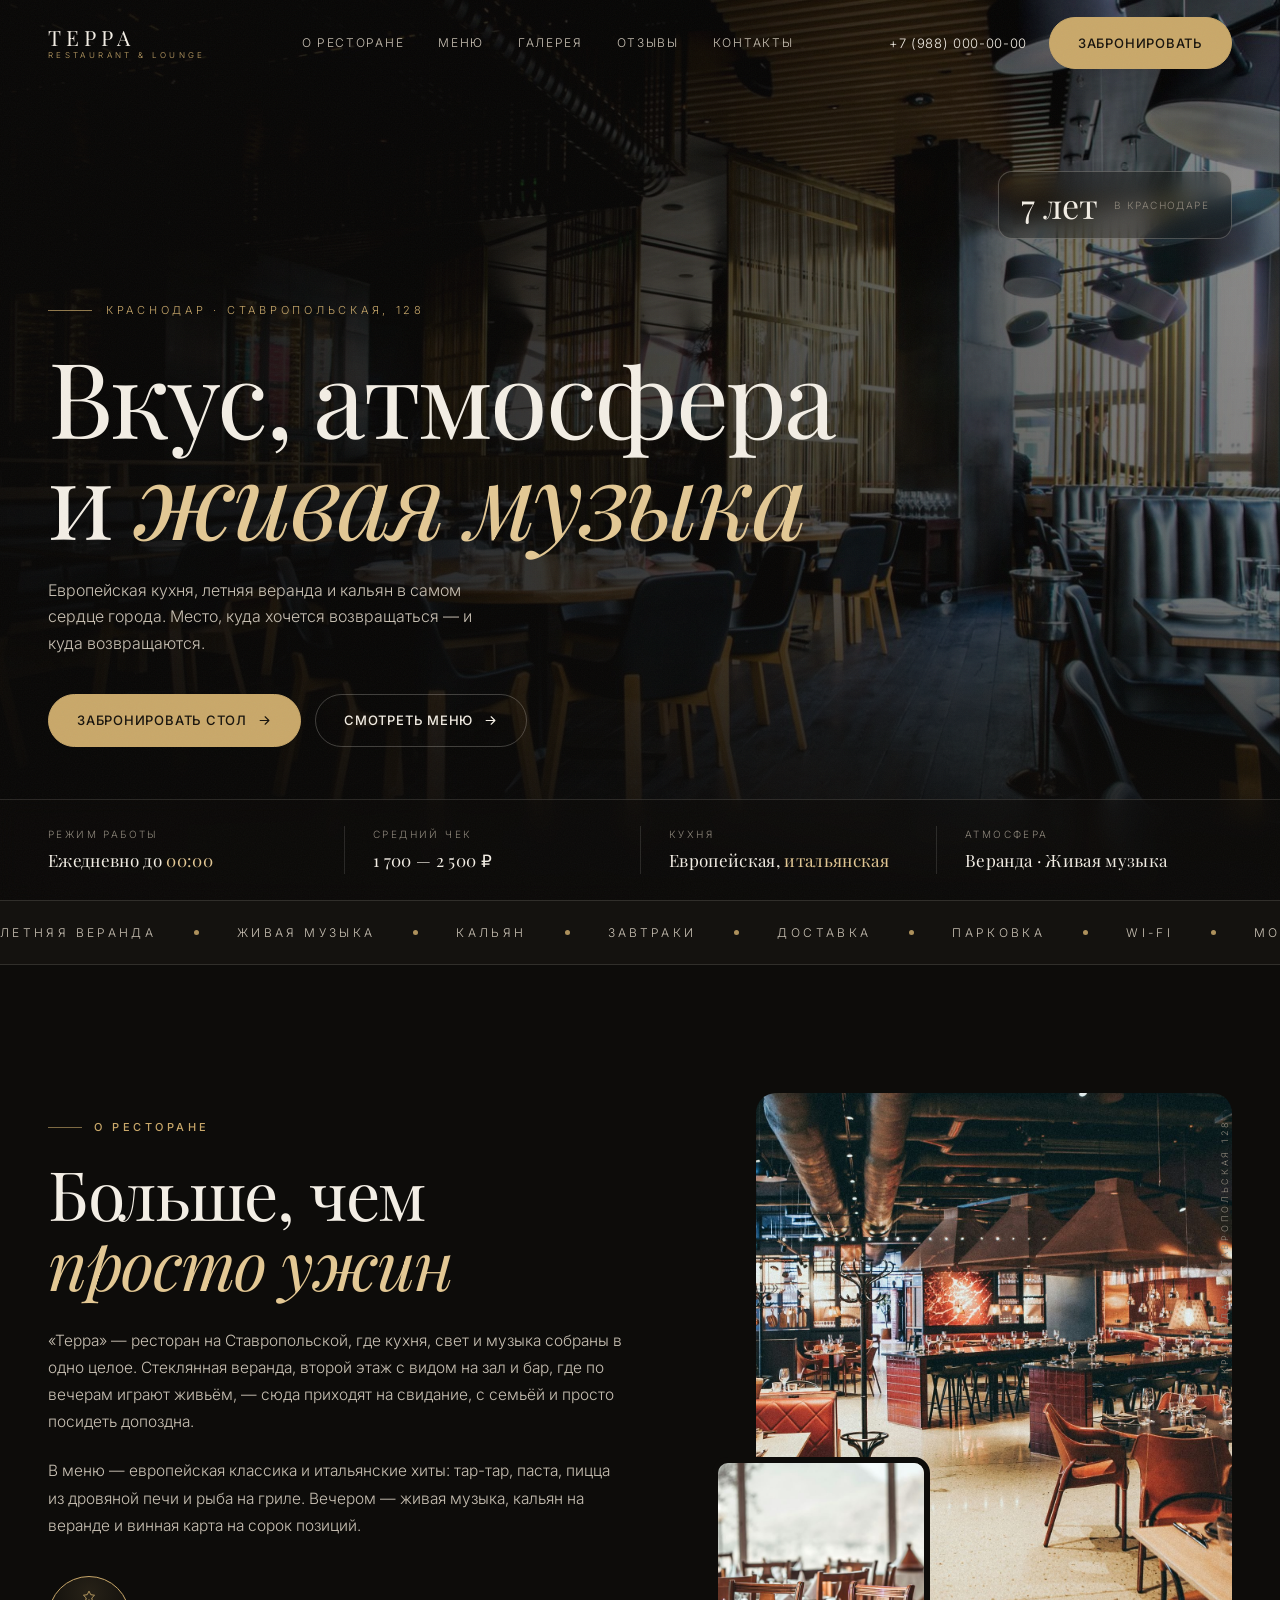
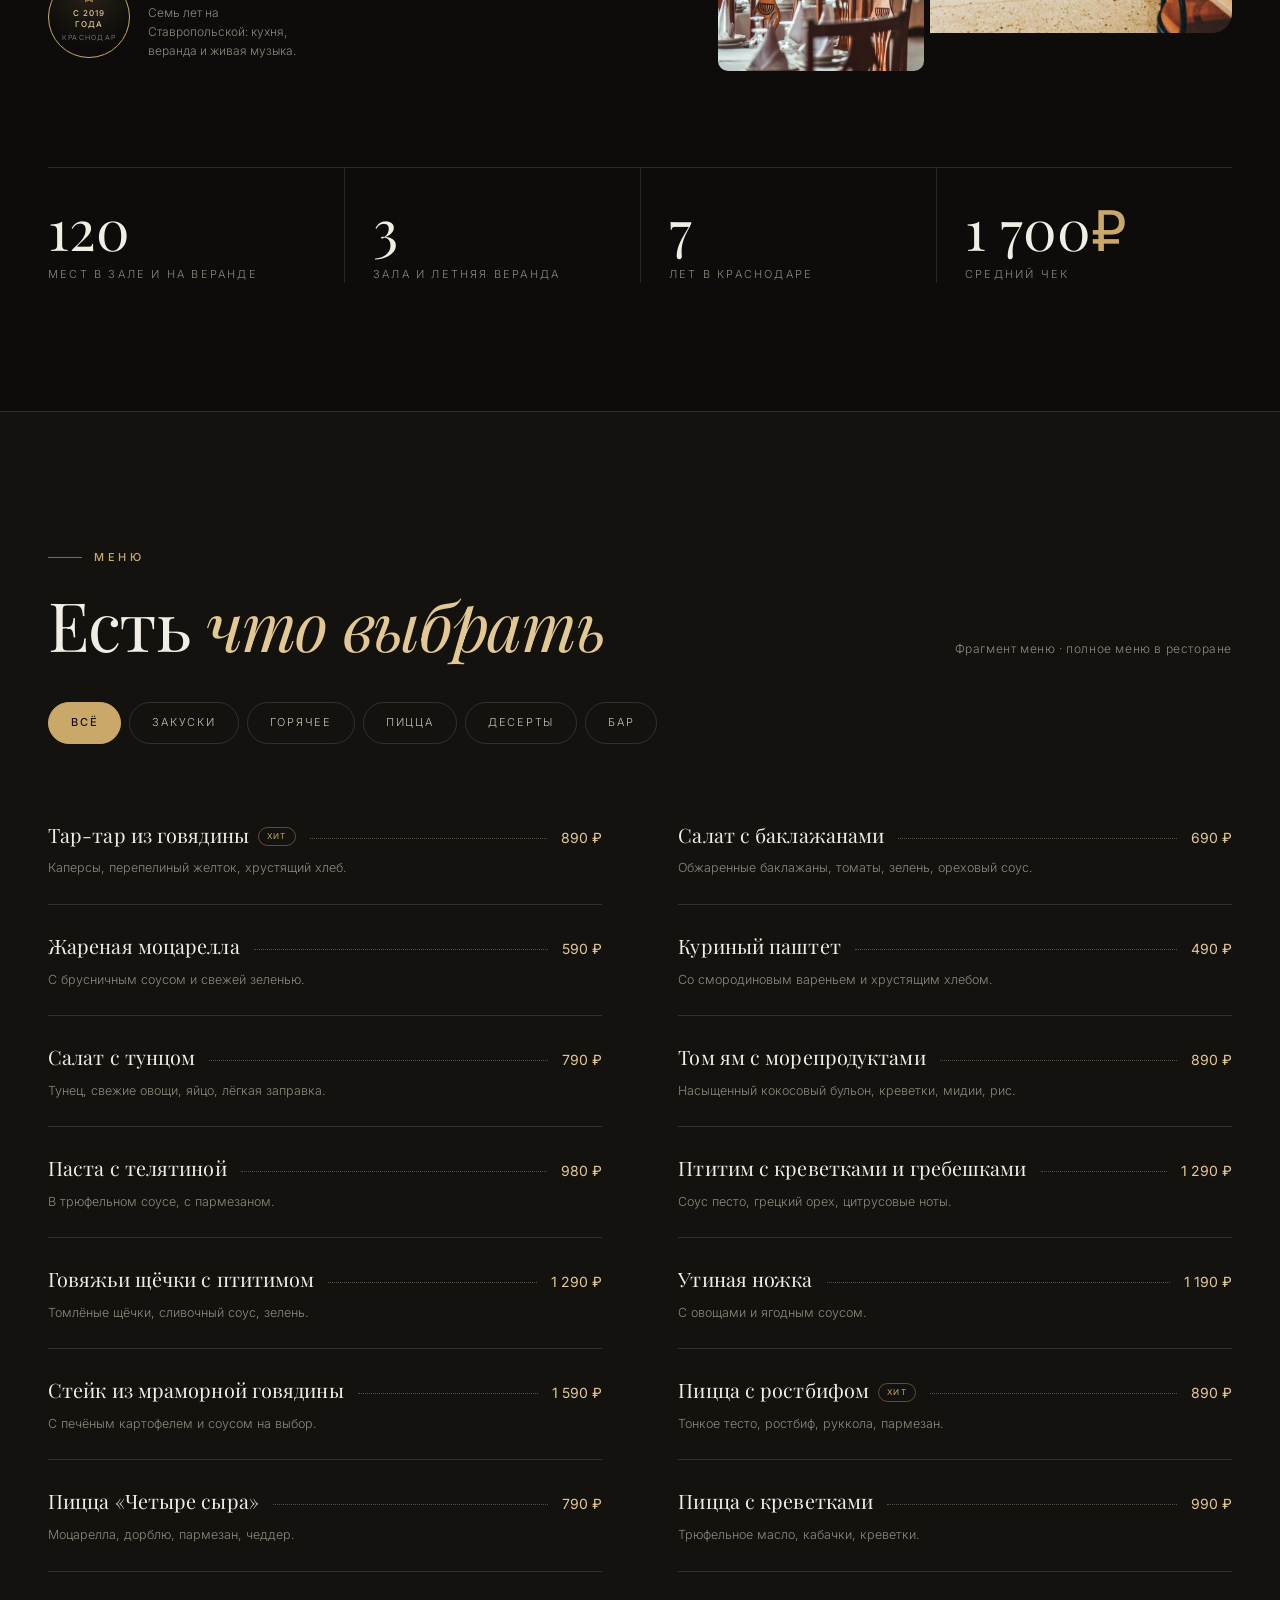
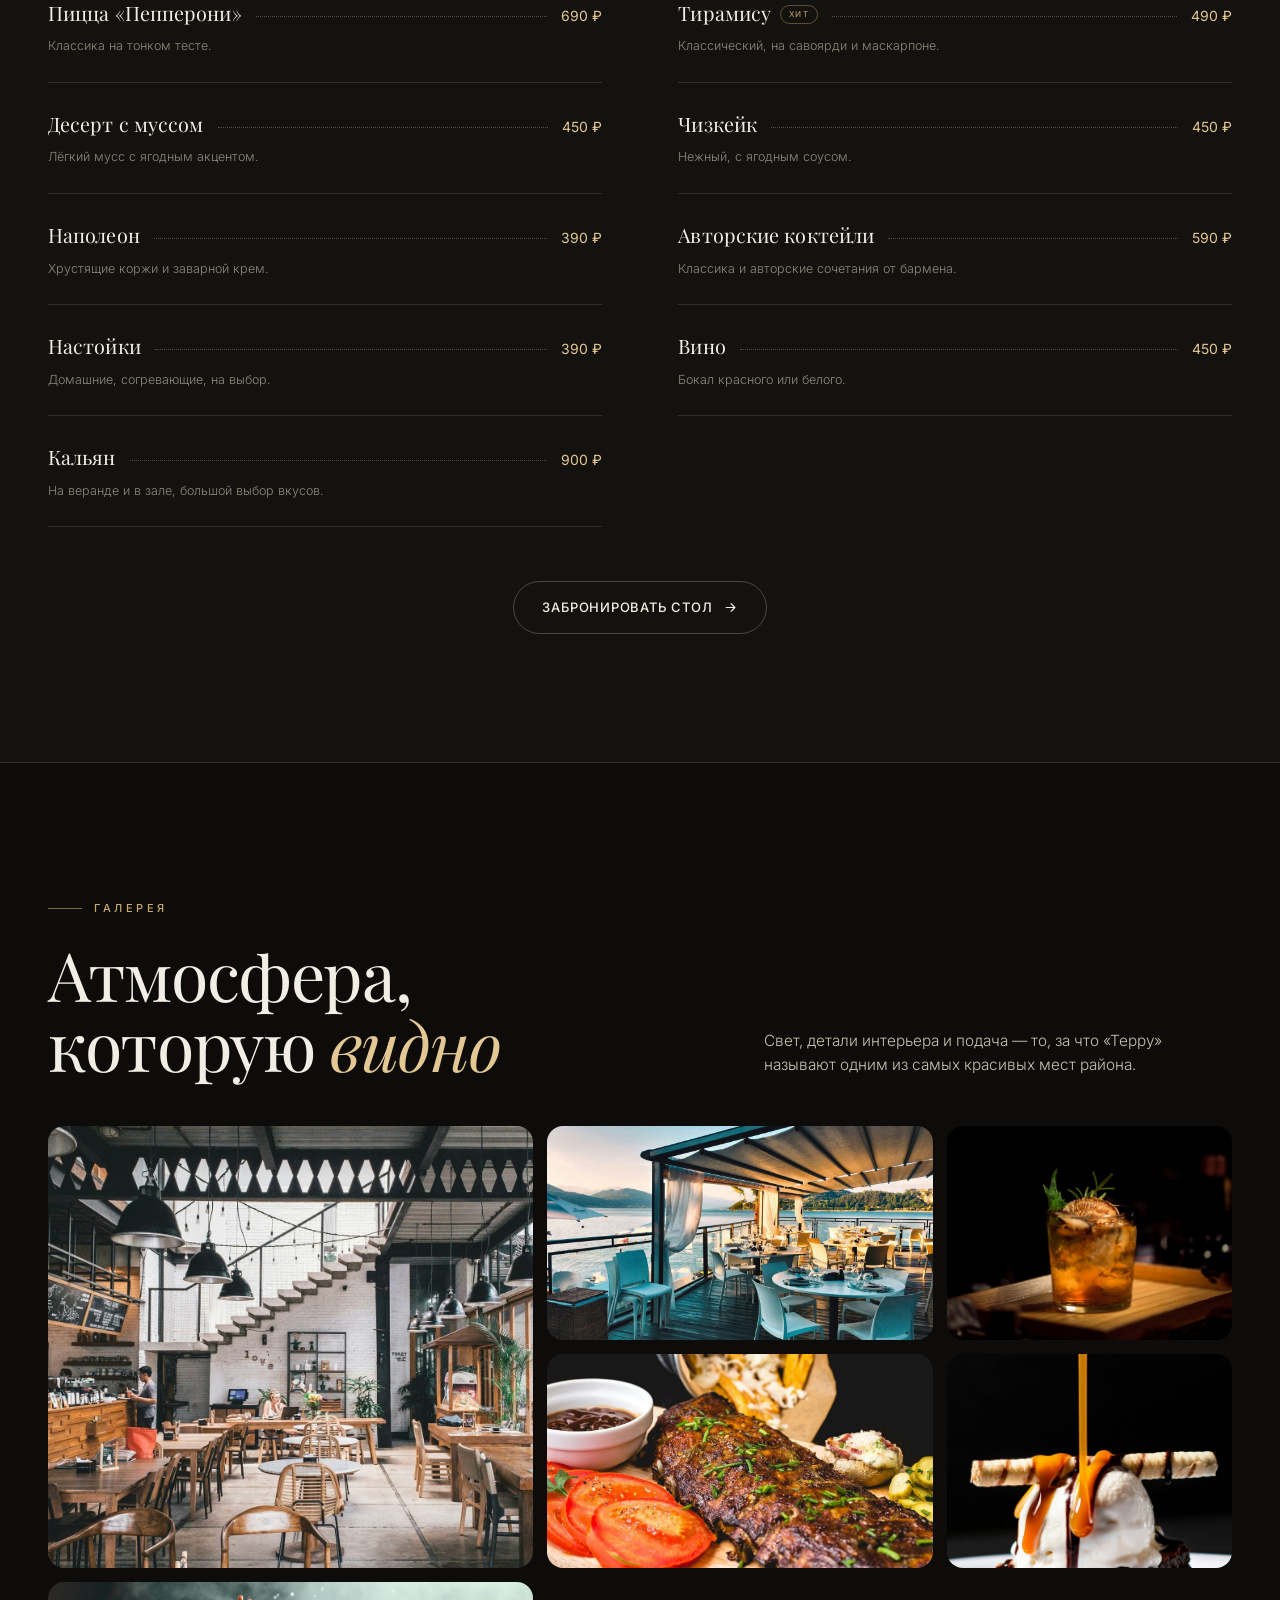
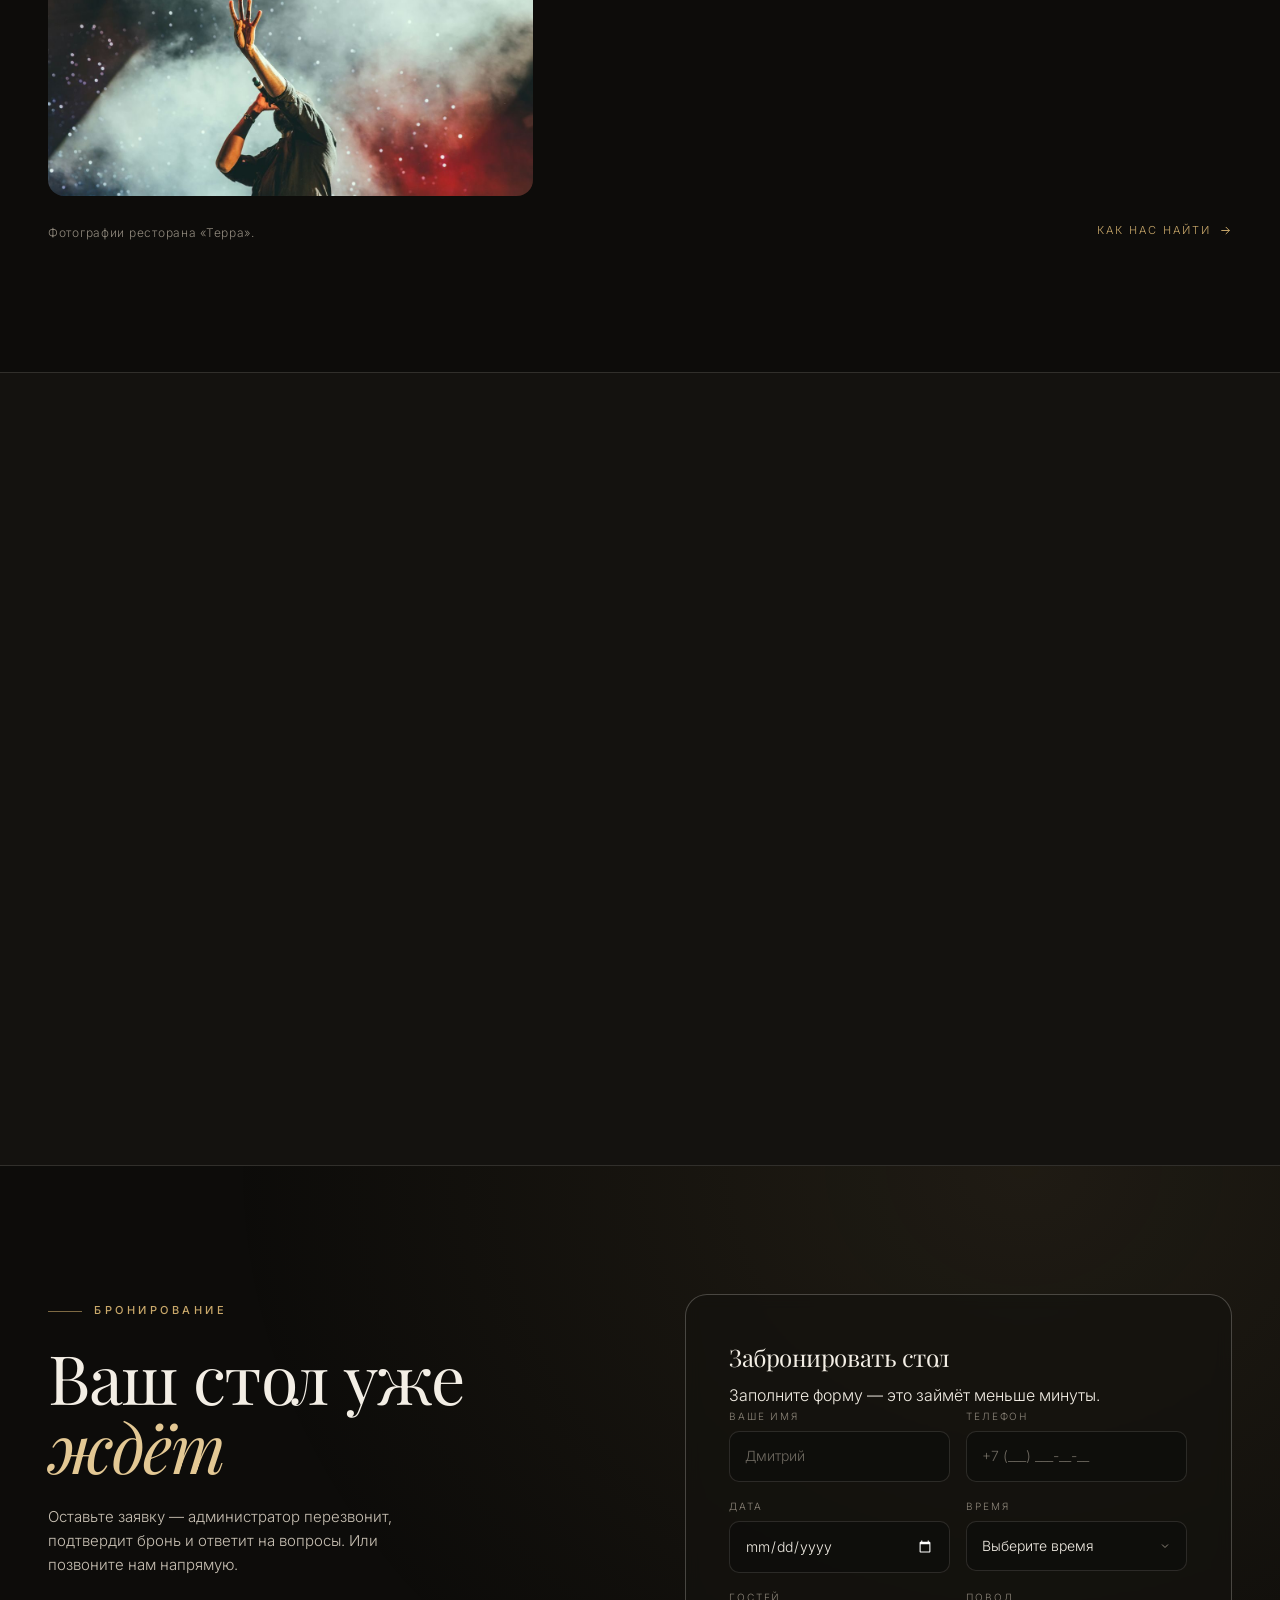
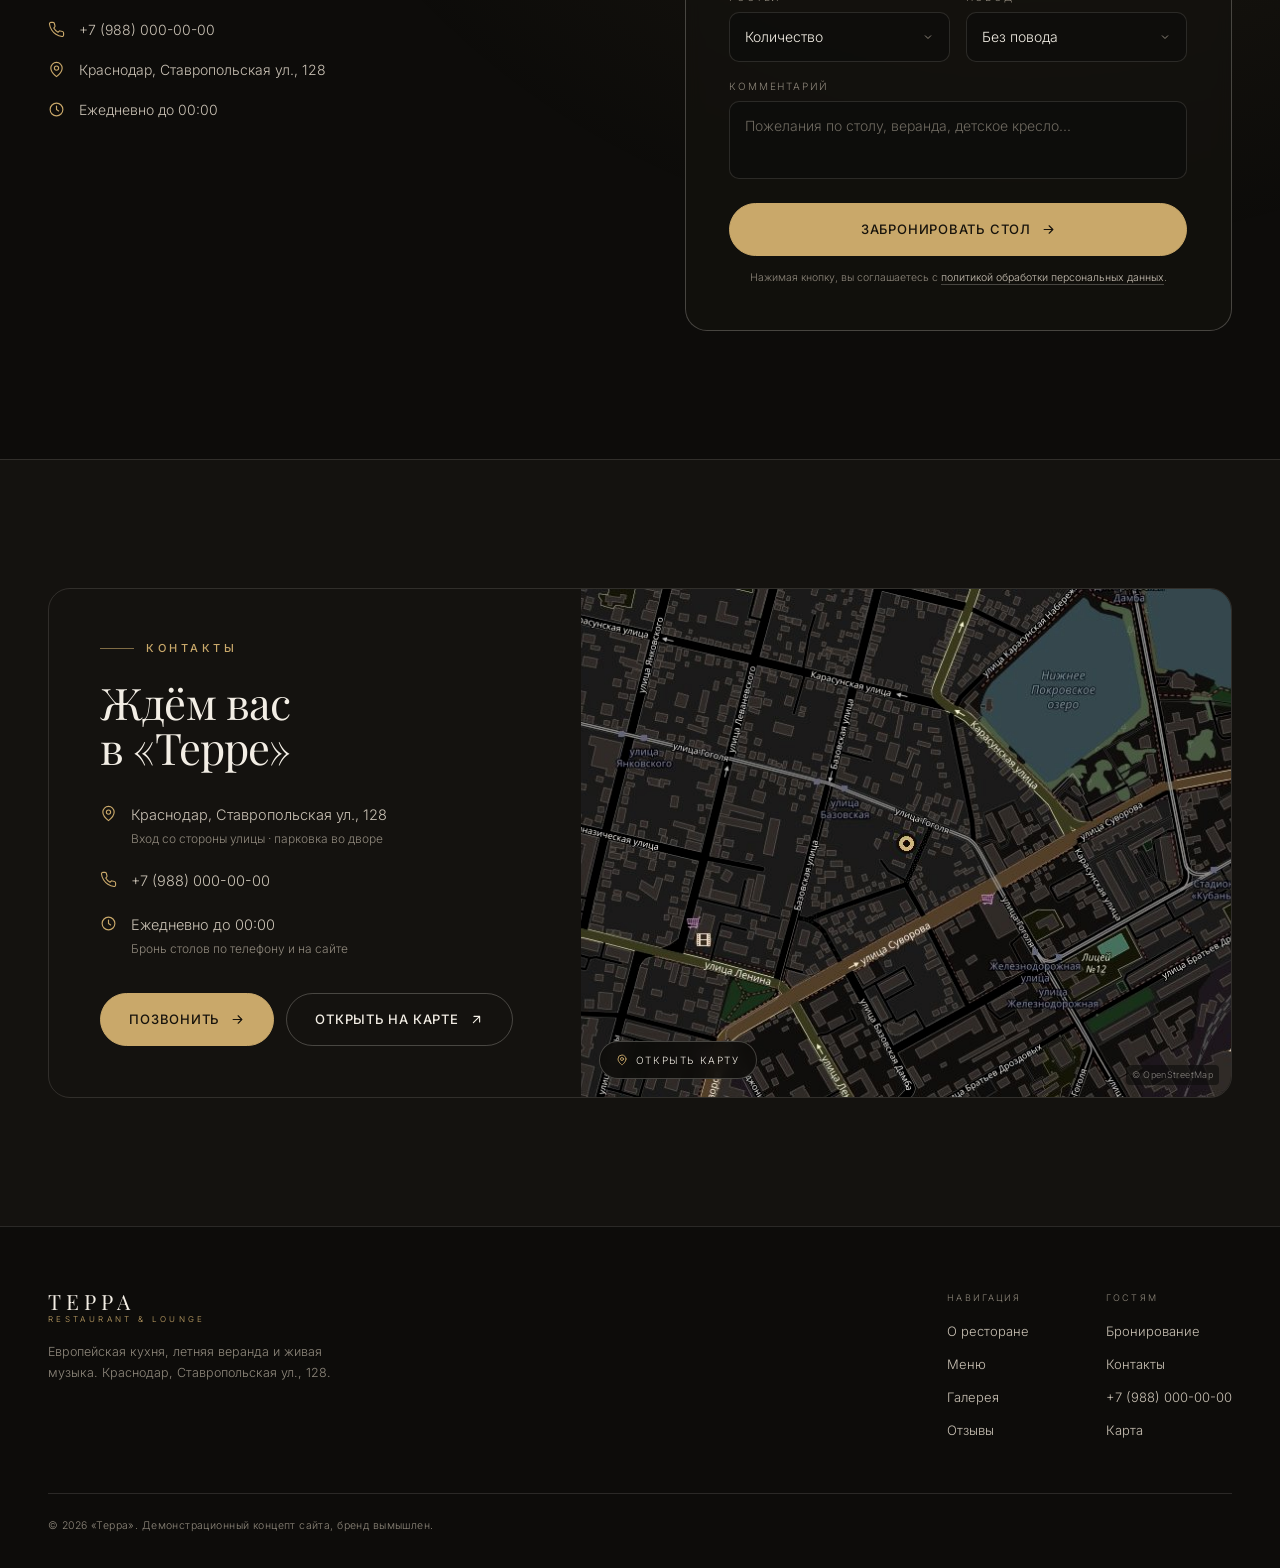
==== commit e87755cc: "Портфолио: обезличенный кейс «Терра» — новые фото, отзывы, карта" ====
--- a/demo/index.html
+++ b/demo/index.html
@@ -4,14 +4,14 @@
 <meta charset="UTF-8">
 <meta name="viewport" content="width=device-width, initial-scale=1.0">
 <meta name="robots" content="noindex, nofollow">
-<title>Муссоны — ресторан в Краснодаре | Кухня, веранда, живая музыка</title>
-<meta name="description" content="Ресторан «Муссоны» в Краснодаре: европейская кухня, летняя веранда, живая музыка и кальян. Рейтинг 4,9 на Яндекс Картах. Бронирование стола онлайн.">
+<title>Терра — ресторан в Краснодаре | Кухня, веранда, живая музыка</title>
+<meta name="description" content="Ресторан «Терра» в Краснодаре: европейская кухня, летняя веранда, живая музыка и кальян. Меню, фотографии зала и бронирование стола онлайн.">
 <meta name="theme-color" content="#0d0c0a">
-<link rel="icon" href="data:image/svg+xml,%3Csvg xmlns='http://www.w3.org/2000/svg' viewBox='0 0 64 64'%3E%3Crect width='64' height='64' rx='12' fill='%230d0c0a'/%3E%3Ctext x='32' y='44' font-family='Georgia,serif' font-size='34' fill='%23c9a86a' text-anchor='middle'%3EM%3C/text%3E%3C/svg%3E">
-<meta property="og:title" content="Муссоны — ресторан в Краснодаре">
+<link rel="icon" href="data:image/svg+xml,%3Csvg xmlns='http://www.w3.org/2000/svg' viewBox='0 0 64 64'%3E%3Crect width='64' height='64' rx='12' fill='%230d0c0a'/%3E%3Ctext x='32' y='44' font-family='Georgia,serif' font-size='34' fill='%23c9a86a' text-anchor='middle'%3E%D0%A2%3C/text%3E%3C/svg%3E">
+<meta property="og:title" content="Терра — ресторан в Краснодаре">
 <meta property="og:description" content="Вкус, атмосфера и живая музыка. Бронируйте стол онлайн.">
 <meta property="og:type" content="restaurant">
-<meta property="og:image" content="https://oxoxo777666-web.github.io/demo/img/hero.jpg">
+<meta property="og:image" content="https://dmitriyweb33.github.io/demo/img/hero.jpg">
 <link rel="preconnect" href="https://fonts.googleapis.com">
 <link rel="preconnect" href="https://fonts.gstatic.com" crossorigin>
 <link href="https://fonts.googleapis.com/css2?family=Inter:wght@300;400;500;600&family=Playfair+Display:ital,wght@0,400;0,500;0,600;0,700;1,400;1,500&display=swap" rel="stylesheet">
@@ -19,20 +19,15 @@
 {
   "@context": "https://schema.org",
   "@type": "Restaurant",
-  "name": "Муссоны",
+  "name": "Терра",
   "servesCuisine": ["Европейская", "Итальянская"],
   "priceRange": "1700–2500 ₽",
-  "telephone": "+7 (988) 488-88-60",
+  "telephone": "+7 (988) 000-00-00",
   "address": {
     "@type": "PostalAddress",
-    "streetAddress": "Конгрессная ул., 20",
+    "streetAddress": "Ставропольская ул., 128",
     "addressLocality": "Краснодар",
     "addressCountry": "RU"
-  },
-  "aggregateRating": {
-    "@type": "AggregateRating",
-    "ratingValue": "4.9",
-    "reviewCount": "806"
   },
   "acceptsReservations": "True"
 }
@@ -454,10 +449,10 @@
   .map-canvas{position:absolute;inset:0;display:block}
   .map-canvas img{
     width:100%;height:100%;object-fit:cover;
-    filter:grayscale(.2) sepia(.06) contrast(1.02) brightness(.96);
+    filter:grayscale(.1) sepia(.04) contrast(1.04) brightness(1.04);
     transition:transform 1s var(--ease),filter .5s;
   }
-  .map-canvas:hover img{transform:scale(1.03);filter:grayscale(.05) sepia(.03) contrast(1.02)}
+  .map-canvas:hover img{transform:scale(1.03);filter:grayscale(0) sepia(.02) contrast(1.04) brightness(1.12)}
   .map-fallback{
     position:absolute;left:18px;bottom:18px;z-index:2;
     display:inline-flex;align-items:center;gap:8px;
@@ -467,6 +462,11 @@
     backdrop-filter:blur(6px);
   }
   .map-fallback svg{width:12px;height:12px;color:var(--gold)}
+  .map-credit{
+    position:absolute;right:12px;bottom:12px;z-index:2;
+    font-size:9px;letter-spacing:.04em;color:rgba(243,238,229,.5);
+    background:rgba(13,12,10,.6);padding:3px 6px;border-radius:4px;
+  }
 
   /* ---------- footer ---------- */
   .footer{padding:64px 0 34px;border-top:1px solid var(--line)}
@@ -565,6 +565,7 @@
     .footer-bottom{flex-direction:column;gap:8px}
   }
   @media (max-width:480px){
+    .hero-eyebrow{font-size:10px;letter-spacing:.12em}
     .hero-facts-inner{grid-template-columns:1fr;gap:0}
     .fact{padding:12px 0;border-left:none;border-top:1px solid var(--line)}
     .fact:first-child{padding-top:0;border-top:none}
@@ -584,7 +585,7 @@
 <header class="header" id="header">
   <div class="container header-inner">
     <a href="#top" class="logo">
-      <span class="logo-main">Муссоны</span>
+      <span class="logo-main">Терра</span>
       <span class="logo-sub">Restaurant &amp; Lounge</span>
     </a>
 
@@ -597,7 +598,7 @@
     </nav>
 
     <div class="header-actions">
-      <a class="header-phone" href="tel:+79884888860">+7 (988) 488-88-60</a>
+      <a class="header-phone" href="tel:+79880000000">+7 (988) 000-00-00</a>
       <a class="btn btn-gold" href="#booking">Забронировать</a>
       <button class="burger" id="burger" aria-label="Открыть меню" aria-expanded="false" aria-controls="nav">
         <span></span><span></span><span></span>
@@ -609,25 +610,18 @@
 <!-- ================= HERO ================= -->
 <section class="hero" id="top">
   <div class="hero-bg">
-    <img src="img/hero.jpg" alt="Интерьер ресторана «Муссоны»" fetchpriority="high">
+    <img src="img/hero.jpg" alt="Интерьер ресторана «Терра»" fetchpriority="high">
   </div>
 
   <div class="hero-badge">
-    <div class="score">4,9</div>
+    <div class="score">7 лет</div>
     <div class="score-meta">
-      <div class="stars" role="img" aria-label="5 звёзд">
-        <svg viewBox="0 0 24 24" fill="currentColor" aria-hidden="true"><path d="m12 2 3.1 6.3 6.9 1-5 4.9 1.2 6.8-6.2-3.2L5.8 21 7 14.2l-5-4.9 6.9-1L12 2Z"/></svg>
-        <svg viewBox="0 0 24 24" fill="currentColor" aria-hidden="true"><path d="m12 2 3.1 6.3 6.9 1-5 4.9 1.2 6.8-6.2-3.2L5.8 21 7 14.2l-5-4.9 6.9-1L12 2Z"/></svg>
-        <svg viewBox="0 0 24 24" fill="currentColor" aria-hidden="true"><path d="m12 2 3.1 6.3 6.9 1-5 4.9 1.2 6.8-6.2-3.2L5.8 21 7 14.2l-5-4.9 6.9-1L12 2Z"/></svg>
-        <svg viewBox="0 0 24 24" fill="currentColor" aria-hidden="true"><path d="m12 2 3.1 6.3 6.9 1-5 4.9 1.2 6.8-6.2-3.2L5.8 21 7 14.2l-5-4.9 6.9-1L12 2Z"/></svg>
-        <svg viewBox="0 0 24 24" fill="currentColor" aria-hidden="true"><path d="m12 2 3.1 6.3 6.9 1-5 4.9 1.2 6.8-6.2-3.2L5.8 21 7 14.2l-5-4.9 6.9-1L12 2Z"/></svg>
-      </div>
-      <small>1567 оценок · Яндекс</small>
+      <small>в Краснодаре</small>
     </div>
   </div>
 
   <div class="container hero-content">
-    <div class="hero-eyebrow">Краснодар · Конгрессная, 20</div>
+    <div class="hero-eyebrow">Краснодар · Ставропольская, 128</div>
     <h1>Вкус, атмосфера<br>и <em>живая музыка</em></h1>
     <p class="hero-sub">Европейская кухня, летняя веранда и кальян в самом сердце города. Место, куда хочется возвращаться — и куда возвращаются.</p>
     <div class="hero-cta">
@@ -685,29 +679,29 @@
       <div class="about-copy reveal">
         <span class="eyebrow">О ресторане</span>
         <h2 class="section-title">Больше, чем<br><em>просто ужин</em></h2>
-        <p>«Муссоны» — это место, где красивый интерьер не спорит с кухней, а дополняет её. Светлый атриум, летняя веранда и второй этаж с видом на зал создают ту самую атмосферу, за которой сюда приходят снова и снова.</p>
-        <p>Гости отмечают внимательный персонал, красивую подачу и блюда, ради которых стоит вернуться: тар-тар из говядины, том ям, паста с телятиной в трюфельном соусе и пицца с ростбифом. Вечером — живая музыка и кальян на веранде.</p>
+        <p>«Терра» — ресторан на Ставропольской, где кухня, свет и музыка собраны в одно целое. Стеклянная веранда, второй этаж с видом на зал и бар, где по вечерам играют живьём, — сюда приходят на свидание, с семьёй и просто посидеть допоздна.</p>
+        <p>В меню — европейская классика и итальянские хиты: тар-тар, паста, пицца из дровяной печи и рыба на гриле. Вечером — живая музыка, кальян на веранде и винная карта на сорок позиций.</p>
         <div class="about-sign">
-          <div class="award" aria-label="Награда «Хорошее место 2026» на Яндекс Картах">
+          <div class="award" aria-label="С 2019 года в Краснодаре">
             <svg viewBox="0 0 24 24" fill="none" stroke="currentColor" stroke-width="1.5" aria-hidden="true"><path d="M12 2 15 8l6.5 1-4.7 4.6 1.1 6.4L12 17l-5.9 3 1.1-6.4L2.5 9 9 8l3-6Z"/></svg>
-            <b>Хорошее<br>место</b>
-            <span>2026</span>
+            <b>С 2019<br>года</b>
+            <span>Краснодар</span>
           </div>
-          <p>Награда Яндекс Карт — по оценкам и отзывам гостей.</p>
+          <p>Семь лет на Ставропольской: кухня, веранда и живая музыка.</p>
         </div>
       </div>
 
       <div class="about-visual reveal reveal-d1">
-        <img class="main-img" src="img/about-main.jpg" alt="Зал ресторана «Муссоны»">
-        <img class="float-img" src="img/about-detail.jpg" alt="Детали интерьера ресторана «Муссоны»">
-        <span class="visual-caption">Краснодар · Конгрессная 20</span>
+        <img class="main-img" src="img/about-main.jpg" alt="Зал ресторана «Терра»">
+        <img class="float-img" src="img/about-detail.jpg" alt="Детали интерьера ресторана «Терра»">
+        <span class="visual-caption">Краснодар · Ставропольская 128</span>
       </div>
     </div>
 
     <div class="stats reveal">
-      <div class="stat"><b>4,9<em>★</em></b><span>Рейтинг на Яндекс Картах</span></div>
-      <div class="stat"><b>806</b><span>Отзывов гостей</span></div>
-      <div class="stat"><b>97<em>%</em></b><span>Отмечают атмосферу</span></div>
+      <div class="stat"><b>120</b><span>мест в зале и на веранде</span></div>
+      <div class="stat"><b>3</b><span>зала и летняя веранда</span></div>
+      <div class="stat"><b>7</b><span>лет в Краснодаре</span></div>
       <div class="stat"><b>1 700<em>₽</em></b><span>Средний чек</span></div>
     </div>
   </div>
@@ -737,7 +731,7 @@
       <!-- Закуски -->
       <article class="menu-item" data-category="start">
         <div class="mi-top"><h3 class="mi-name">Тар-тар из говядины<span class="mi-tag">хит</span></h3><span class="mi-line"></span><span class="mi-price">890 ₽</span></div>
-        <p class="mi-desc">Фирменная подача в форме быка, каперсы, перепелиный желток.</p>
+        <p class="mi-desc">Каперсы, перепелиный желток, хрустящий хлеб.</p>
       </article>
       <article class="menu-item" data-category="start">
         <div class="mi-top"><h3 class="mi-name">Салат с баклажанами</h3><span class="mi-line"></span><span class="mi-price">690 ₽</span></div>
@@ -854,7 +848,7 @@
         <span class="eyebrow">Галерея</span>
         <h2 class="section-title">Атмосфера,<br>которую <em>видно</em></h2>
       </div>
-      <p class="lead">Свет, детали интерьера и подача — то, за что «Муссоны» называют одним из самых красивых мест района.</p>
+      <p class="lead">Свет, детали интерьера и подача — то, за что «Терру» называют одним из самых красивых мест района.</p>
     </div>
 
     <div class="gallery-grid reveal">
@@ -867,7 +861,7 @@
     </div>
 
     <div class="gallery-caption">
-      <p>Фотографии ресторана «Муссоны».</p>
+      <p>Фотографии ресторана «Терра».</p>
       <a href="#contacts">Как нас найти
         <svg viewBox="0 0 24 24" fill="none" stroke="currentColor" stroke-width="1.8" stroke-linecap="round" stroke-linejoin="round" aria-hidden="true"><path d="M5 12h14M13 6l6 6-6 6"/></svg>
       </a>
@@ -883,7 +877,7 @@
         <span class="eyebrow">Отзывы</span>
         <h2 class="section-title">Гости <em>говорят</em></h2>
       </div>
-      <p class="lead">4,9 из 5 на Яндекс Картах — по 1567 оценкам. Вот что пишут чаще всего.</p>
+      <p class="lead">Гости хвалят атмосферу, кухню и веранду. Вот что пишут чаще всего.</p>
     </div>
 
     <div class="reviews-grid">
@@ -896,12 +890,12 @@
             <svg viewBox="0 0 24 24" fill="currentColor" aria-hidden="true"><path d="m12 2 3.1 6.3 6.9 1-5 4.9 1.2 6.8-6.2-3.2L5.8 21 7 14.2l-5-4.9 6.9-1L12 2Z"/></svg>
             <svg viewBox="0 0 24 24" fill="currentColor" aria-hidden="true"><path d="m12 2 3.1 6.3 6.9 1-5 4.9 1.2 6.8-6.2-3.2L5.8 21 7 14.2l-5-4.9 6.9-1L12 2Z"/></svg>
           </div>
-          <span class="review-src">Яндекс Карты</span>
-        </div>
-        <blockquote>«Очень атмосферный ресторан. Вокруг всё очень красиво и тактильно приятно. Видно, что хорошо вложились в ремонт и продумали каждую деталь».</blockquote>
+          <span class="review-src">Гость ресторана</span>
+        </div>
+        <blockquote>«Пришли на ужин в будний день и попали на живую музыку. Свет, высокие потолки, веранда — сидишь и не хочешь уходить. Персонал внимательный, но без навязчивости».</blockquote>
         <div class="review-author">
-          <div class="avatar">S</div>
-          <div><b>Sergei Bogner</b><span>Дегустатор 3 уровня</span></div>
+          <div class="avatar">М</div>
+          <div><b>Марина</b><span>Постоянная гостья</span></div>
         </div>
       </article>
 
@@ -914,12 +908,12 @@
             <svg viewBox="0 0 24 24" fill="currentColor" aria-hidden="true"><path d="m12 2 3.1 6.3 6.9 1-5 4.9 1.2 6.8-6.2-3.2L5.8 21 7 14.2l-5-4.9 6.9-1L12 2Z"/></svg>
             <svg viewBox="0 0 24 24" fill="currentColor" aria-hidden="true"><path d="m12 2 3.1 6.3 6.9 1-5 4.9 1.2 6.8-6.2-3.2L5.8 21 7 14.2l-5-4.9 6.9-1L12 2Z"/></svg>
           </div>
-          <span class="review-src">Яндекс Карты</span>
-        </div>
-        <blockquote>«Пицца с ростбифом — одна из вкуснейших, что мы пробовали. Тар-тар из говядины хочу отметить особенно: вкус мяса не перебит соусом».</blockquote>
+          <span class="review-src">Гость ресторана</span>
+        </div>
+        <blockquote>«Брали тар-тар и пасту с трюфелем — всё на уровне. Порции нормальные, а не микроскопические, как сейчас любят. Отдельное спасибо за детское меню: ребёнок занят, родители спокойны».</blockquote>
         <div class="review-author">
-          <div class="avatar">Л</div>
-          <div><b>Лариса</b><span>Знаток города 4 уровня</span></div>
+          <div class="avatar">А</div>
+          <div><b>Артём</b><span>Гость ресторана</span></div>
         </div>
       </article>
 
@@ -932,19 +926,19 @@
             <svg viewBox="0 0 24 24" fill="currentColor" aria-hidden="true"><path d="m12 2 3.1 6.3 6.9 1-5 4.9 1.2 6.8-6.2-3.2L5.8 21 7 14.2l-5-4.9 6.9-1L12 2Z"/></svg>
             <svg viewBox="0 0 24 24" fill="currentColor" aria-hidden="true"><path d="m12 2 3.1 6.3 6.9 1-5 4.9 1.2 6.8-6.2-3.2L5.8 21 7 14.2l-5-4.9 6.9-1L12 2Z"/></svg>
           </div>
-          <span class="review-src">Яндекс Карты</span>
-        </div>
-        <blockquote>«Интерьер роскошный, ассортимент блюд и напитков большой. Тирамису — одно из лучших. Повара у вас мастера своего дела».</blockquote>
+          <span class="review-src">Гость ресторана</span>
+        </div>
+        <blockquote>«Веранда — лучшее место летом. Кальян сделали ровно так, как просили, без лишних вопросов. Тирамису заказали второй раз, потому что первый закончился слишком быстро».</blockquote>
         <div class="review-author">
-          <div class="avatar">Х</div>
-          <div><b>Хома</b><span>Дегустатор 3 уровня</span></div>
+          <div class="avatar">О</div>
+          <div><b>Ольга</b><span>Любит веранду</span></div>
         </div>
       </article>
     </div>
 
     <div class="reviews-note reveal">
-      <span class="score-inline">4,9</span>
-      <span>средняя оценка · 806 отзывов · награда «Хорошее место 2026»</span>
+      <span class="score-inline">★</span>
+      <span>отзывы гостей ресторана</span>
     </div>
   </div>
 </section>
@@ -960,11 +954,11 @@
       <div class="booking-contacts">
         <div class="contact-row">
           <svg viewBox="0 0 24 24" fill="none" stroke="currentColor" stroke-width="1.6" stroke-linecap="round" stroke-linejoin="round" aria-hidden="true"><path d="M22 16.9v3a2 2 0 0 1-2.2 2 19.8 19.8 0 0 1-8.6-3.1 19.5 19.5 0 0 1-6-6A19.8 19.8 0 0 1 2.1 4.2 2 2 0 0 1 4.1 2h3a2 2 0 0 1 2 1.7c.1 1 .4 1.9.7 2.8a2 2 0 0 1-.5 2.1L8.1 9.9a16 16 0 0 0 6 6l1.3-1.3a2 2 0 0 1 2.1-.4c.9.3 1.8.6 2.8.7a2 2 0 0 1 1.7 2Z"/></svg>
-          <span><a href="tel:+79884888860">+7 (988) 488-88-60</a></span>
+          <span><a href="tel:+79880000000">+7 (988) 000-00-00</a></span>
         </div>
         <div class="contact-row">
           <svg viewBox="0 0 24 24" fill="none" stroke="currentColor" stroke-width="1.6" stroke-linecap="round" stroke-linejoin="round" aria-hidden="true"><path d="M20 10c0 6-8 12-8 12s-8-6-8-12a8 8 0 0 1 16 0Z"/><circle cx="12" cy="10" r="3"/></svg>
-          <span>Краснодар, Конгрессная ул., 20</span>
+          <span>Краснодар, Ставропольская ул., 128</span>
         </div>
         <div class="contact-row">
           <svg viewBox="0 0 24 24" fill="none" stroke="currentColor" stroke-width="1.6" stroke-linecap="round" stroke-linejoin="round" aria-hidden="true"><circle cx="12" cy="12" r="9"/><path d="M12 7v5l3 2"/></svg>
@@ -1049,15 +1043,15 @@
     <div class="contacts-grid reveal">
       <div class="contacts-info">
         <span class="eyebrow">Контакты</span>
-        <h2>Ждём вас<br>в «Муссонах»</h2>
+        <h2>Ждём вас<br>в «Терре»</h2>
         <div class="contacts-list">
           <div class="contact-row">
             <svg viewBox="0 0 24 24" fill="none" stroke="currentColor" stroke-width="1.6" stroke-linecap="round" stroke-linejoin="round" aria-hidden="true"><path d="M20 10c0 6-8 12-8 12s-8-6-8-12a8 8 0 0 1 16 0Z"/><circle cx="12" cy="10" r="3"/></svg>
-            <span>Краснодар, Конгрессная ул., 20<br><span style="font-size:12px;color:var(--muted)">Нео-квартал «Красная площадь»</span></span>
+            <span>Краснодар, Ставропольская ул., 128<br><span style="font-size:12px;color:var(--muted)">Вход со стороны улицы · парковка во дворе</span></span>
           </div>
           <div class="contact-row">
             <svg viewBox="0 0 24 24" fill="none" stroke="currentColor" stroke-width="1.6" stroke-linecap="round" stroke-linejoin="round" aria-hidden="true"><path d="M22 16.9v3a2 2 0 0 1-2.2 2 19.8 19.8 0 0 1-8.6-3.1 19.5 19.5 0 0 1-6-6A19.8 19.8 0 0 1 2.1 4.2 2 2 0 0 1 4.1 2h3a2 2 0 0 1 2 1.7c.1 1 .4 1.9.7 2.8a2 2 0 0 1-.5 2.1L8.1 9.9a16 16 0 0 0 6 6l1.3-1.3a2 2 0 0 1 2.1-.4c.9.3 1.8.6 2.8.7a2 2 0 0 1 1.7 2Z"/></svg>
-            <span><a href="tel:+79884888860">+7 (988) 488-88-60</a></span>
+            <span><a href="tel:+79880000000">+7 (988) 000-00-00</a></span>
           </div>
           <div class="contact-row">
             <svg viewBox="0 0 24 24" fill="none" stroke="currentColor" stroke-width="1.6" stroke-linecap="round" stroke-linejoin="round" aria-hidden="true"><circle cx="12" cy="12" r="9"/><path d="M12 7v5l3 2"/></svg>
@@ -1065,25 +1059,26 @@
           </div>
         </div>
         <div style="display:flex;gap:12px;flex-wrap:wrap">
-          <a class="btn btn-gold" href="tel:+79884888860">
+          <a class="btn btn-gold" href="tel:+79880000000">
             Позвонить
             <svg viewBox="0 0 24 24" fill="none" stroke="currentColor" stroke-width="1.8" stroke-linecap="round" stroke-linejoin="round" aria-hidden="true"><path d="M5 12h14M13 6l6 6-6 6"/></svg>
           </a>
-          <a class="btn btn-ghost" href="https://yandex.ru/maps/org/mussony/93649562449/" target="_blank" rel="noopener">
-            Построить маршрут
+          <a class="btn btn-ghost" href="https://www.openstreetmap.org/?mlat=45.0238&amp;mlon=38.9855#map=17/45.0238/38.9855" target="_blank" rel="noopener">
+            Открыть на карте
             <svg viewBox="0 0 24 24" fill="none" stroke="currentColor" stroke-width="1.8" stroke-linecap="round" stroke-linejoin="round" aria-hidden="true"><path d="M7 17 17 7M8 7h9v9"/></svg>
           </a>
         </div>
       </div>
 
       <div class="contacts-map">
-        <a class="map-canvas" href="https://yandex.ru/maps/org/mussony/93649562449/" target="_blank" rel="noopener" aria-label="Открыть Муссоны на Яндекс Картах">
-          <img src="https://static-maps.yandex.ru/1.x/?ll=38.96085,45.10669&amp;z=16&amp;l=map&amp;pt=38.96085,45.10669,pm2rdm&amp;size=650,450&amp;lang=ru_RU" alt="Карта: Муссоны, Конгрессная улица, 20" loading="lazy">
+        <a class="map-canvas" href="https://www.openstreetmap.org/?mlat=45.0238&amp;mlon=38.9855#map=17/45.0238/38.9855" target="_blank" rel="noopener" aria-label="Открыть «Терру» на карте">
+          <img src="img/map.jpg" width="768" height="512" alt="Карта: Терра, Ставропольская улица, 128" loading="lazy">
         </a>
-        <a class="map-fallback" href="https://yandex.ru/maps/org/mussony/93649562449/" target="_blank" rel="noopener">
+        <a class="map-fallback" href="https://www.openstreetmap.org/?mlat=45.0238&amp;mlon=38.9855#map=17/45.0238/38.9855" target="_blank" rel="noopener">
           <svg viewBox="0 0 24 24" fill="none" stroke="currentColor" stroke-width="1.8" stroke-linecap="round" stroke-linejoin="round" aria-hidden="true"><path d="M20 10c0 6-8 12-8 12s-8-6-8-12a8 8 0 0 1 16 0Z"/><circle cx="12" cy="10" r="3"/></svg>
-          Открыть в Яндекс Картах
+          Открыть карту
         </a>
+        <span class="map-credit">© OpenStreetMap</span>
       </div>
     </div>
   </div>
@@ -1095,10 +1090,10 @@
     <div class="footer-top">
       <div class="footer-brand">
         <a href="#top" class="logo">
-          <span class="logo-main">Муссоны</span>
+          <span class="logo-main">Терра</span>
           <span class="logo-sub">Restaurant &amp; Lounge</span>
         </a>
-        <p>Европейская кухня, летняя веранда и живая музыка. Краснодар, Конгрессная ул., 20.</p>
+        <p>Европейская кухня, летняя веранда и живая музыка. Краснодар, Ставропольская ул., 128.</p>
       </div>
 
       <div class="footer-nav">
@@ -1113,14 +1108,14 @@
           <span>Гостям</span>
           <a href="#booking">Бронирование</a>
           <a href="#contacts">Контакты</a>
-          <a href="tel:+79884888860">+7 (988) 488-88-60</a>
-          <a href="https://yandex.ru/maps/org/mussony/93649562449/" target="_blank" rel="noopener">Яндекс Карты</a>
+          <a href="tel:+79880000000">+7 (988) 000-00-00</a>
+          <a href="https://www.openstreetmap.org/?mlat=45.0238&amp;mlon=38.9855#map=17/45.0238/38.9855" target="_blank" rel="noopener">Карта</a>
         </div>
       </div>
     </div>
 
     <div class="footer-bottom">
-      <span>© 2026 «Муссоны». Все права защищены.</span>
+      <span>© 2026 «Терра». Демонстрационный концепт сайта, бренд вымышлен.</span>
     </div>
   </div>
 </footer>
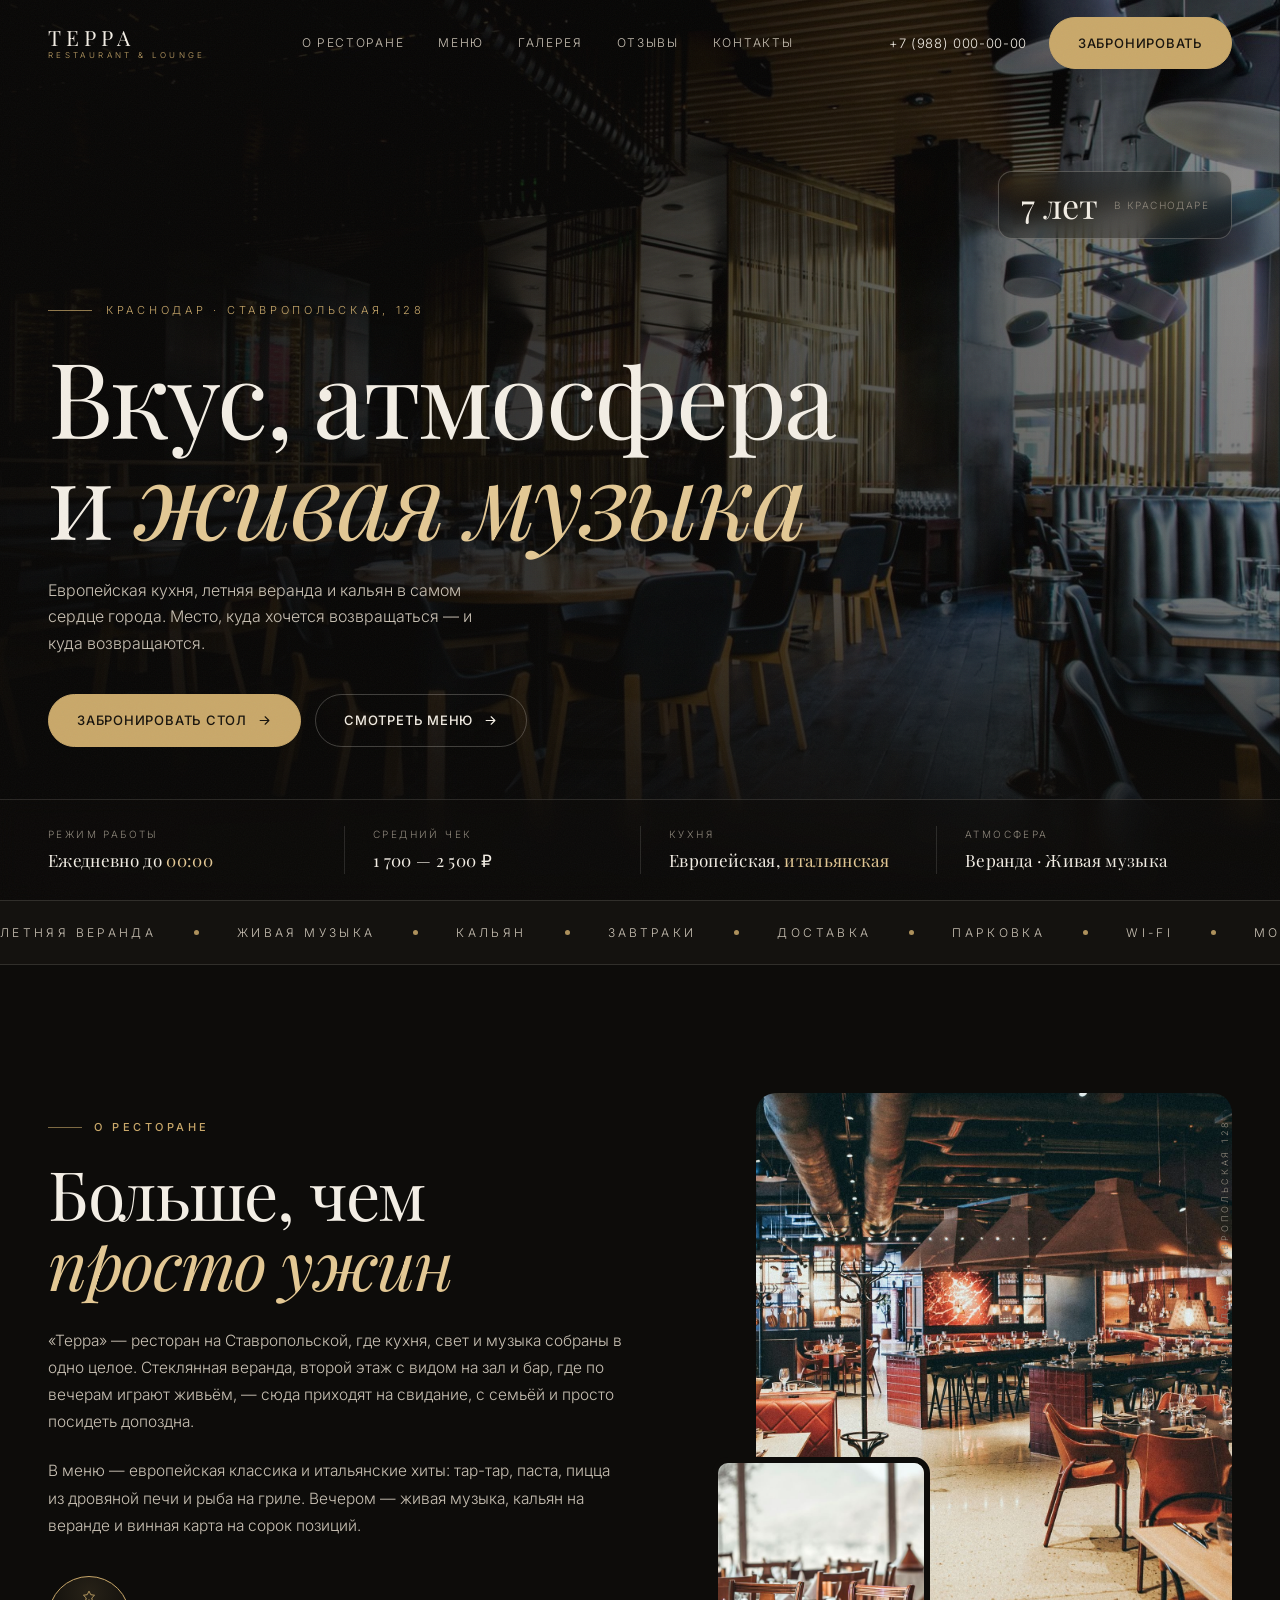
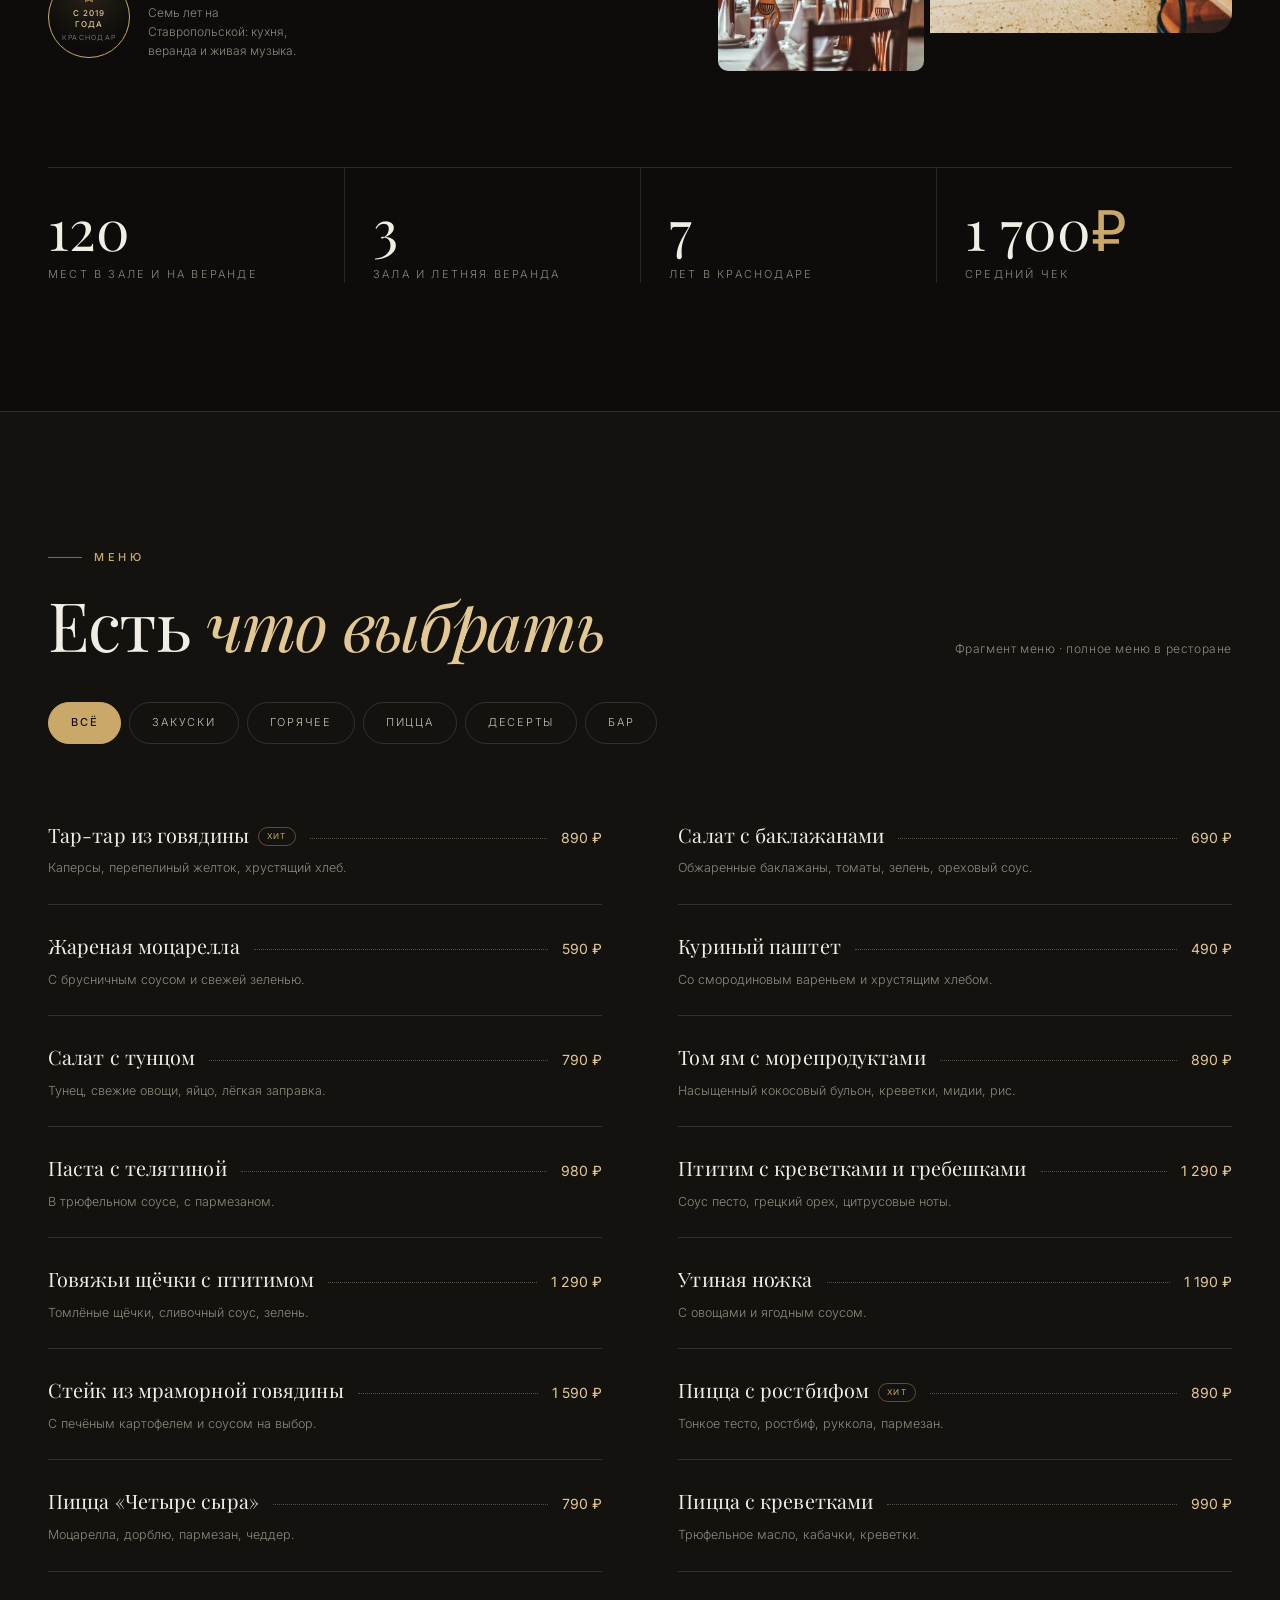
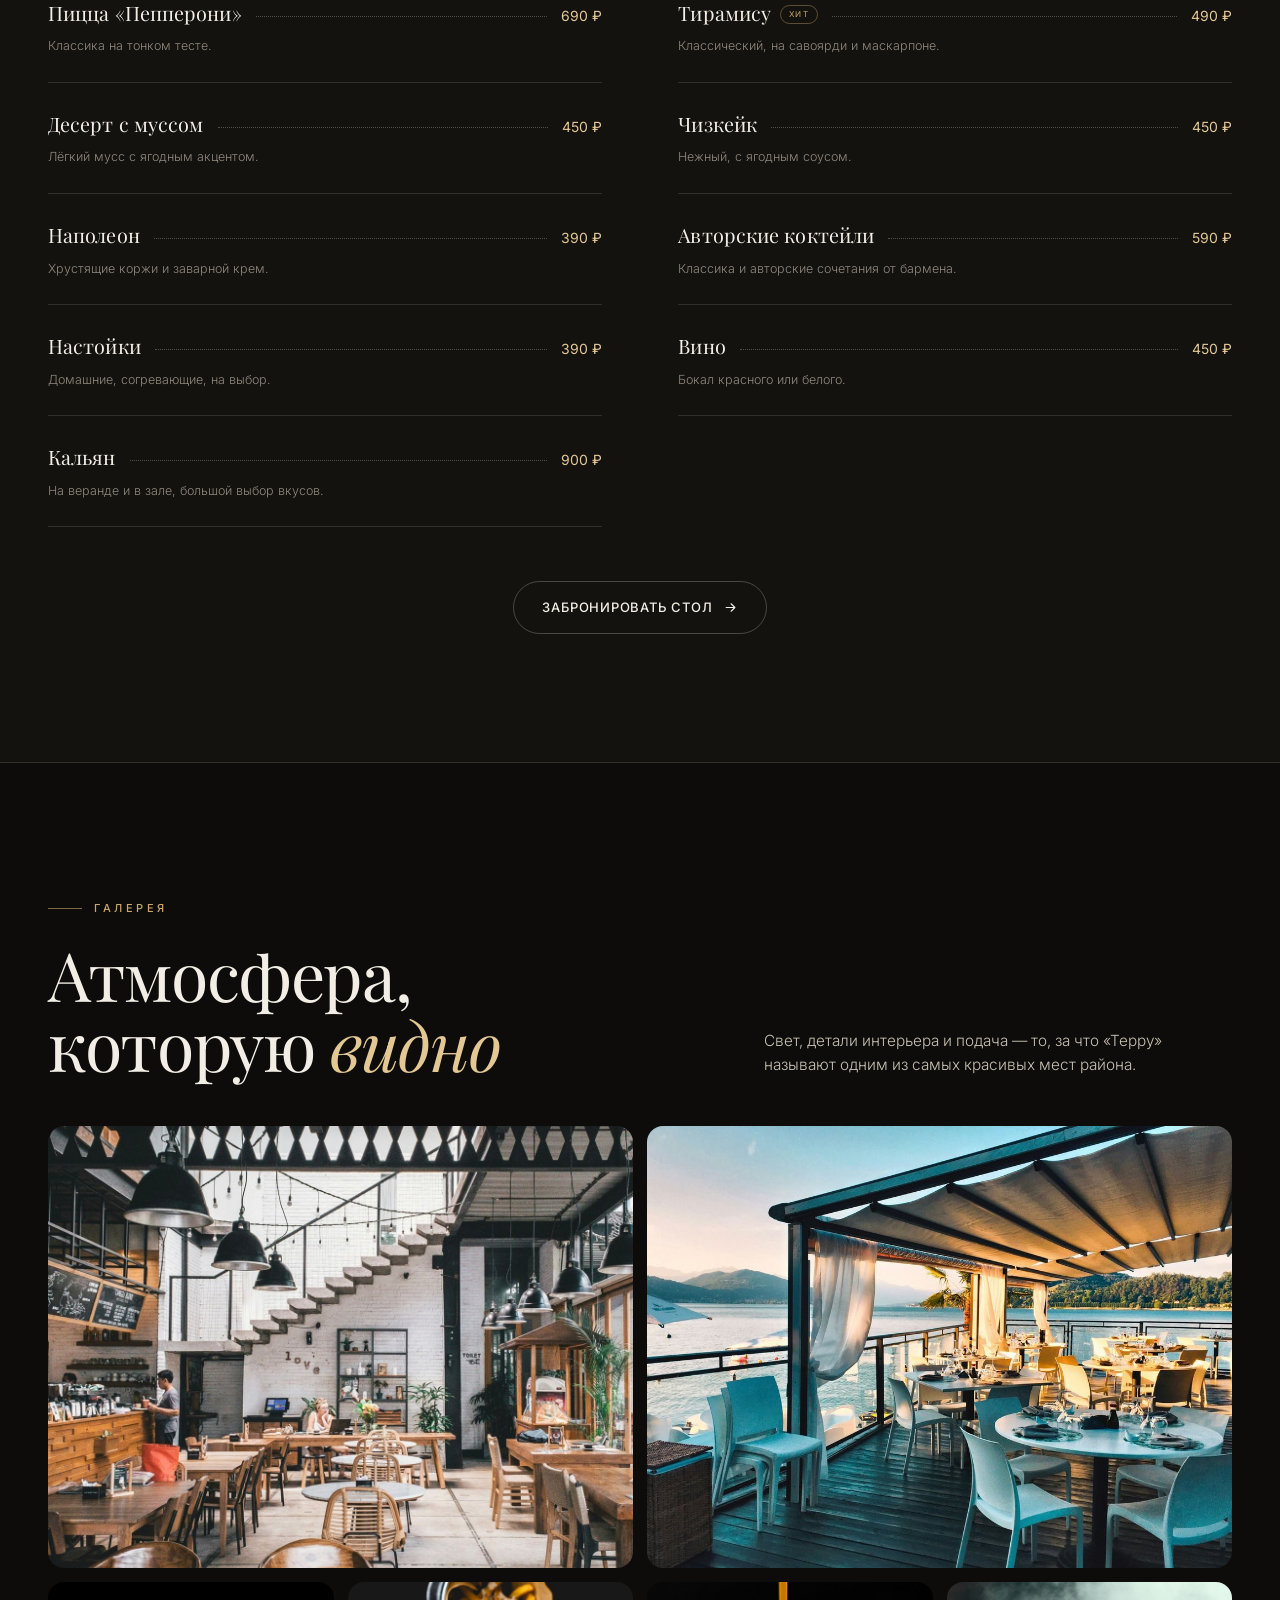
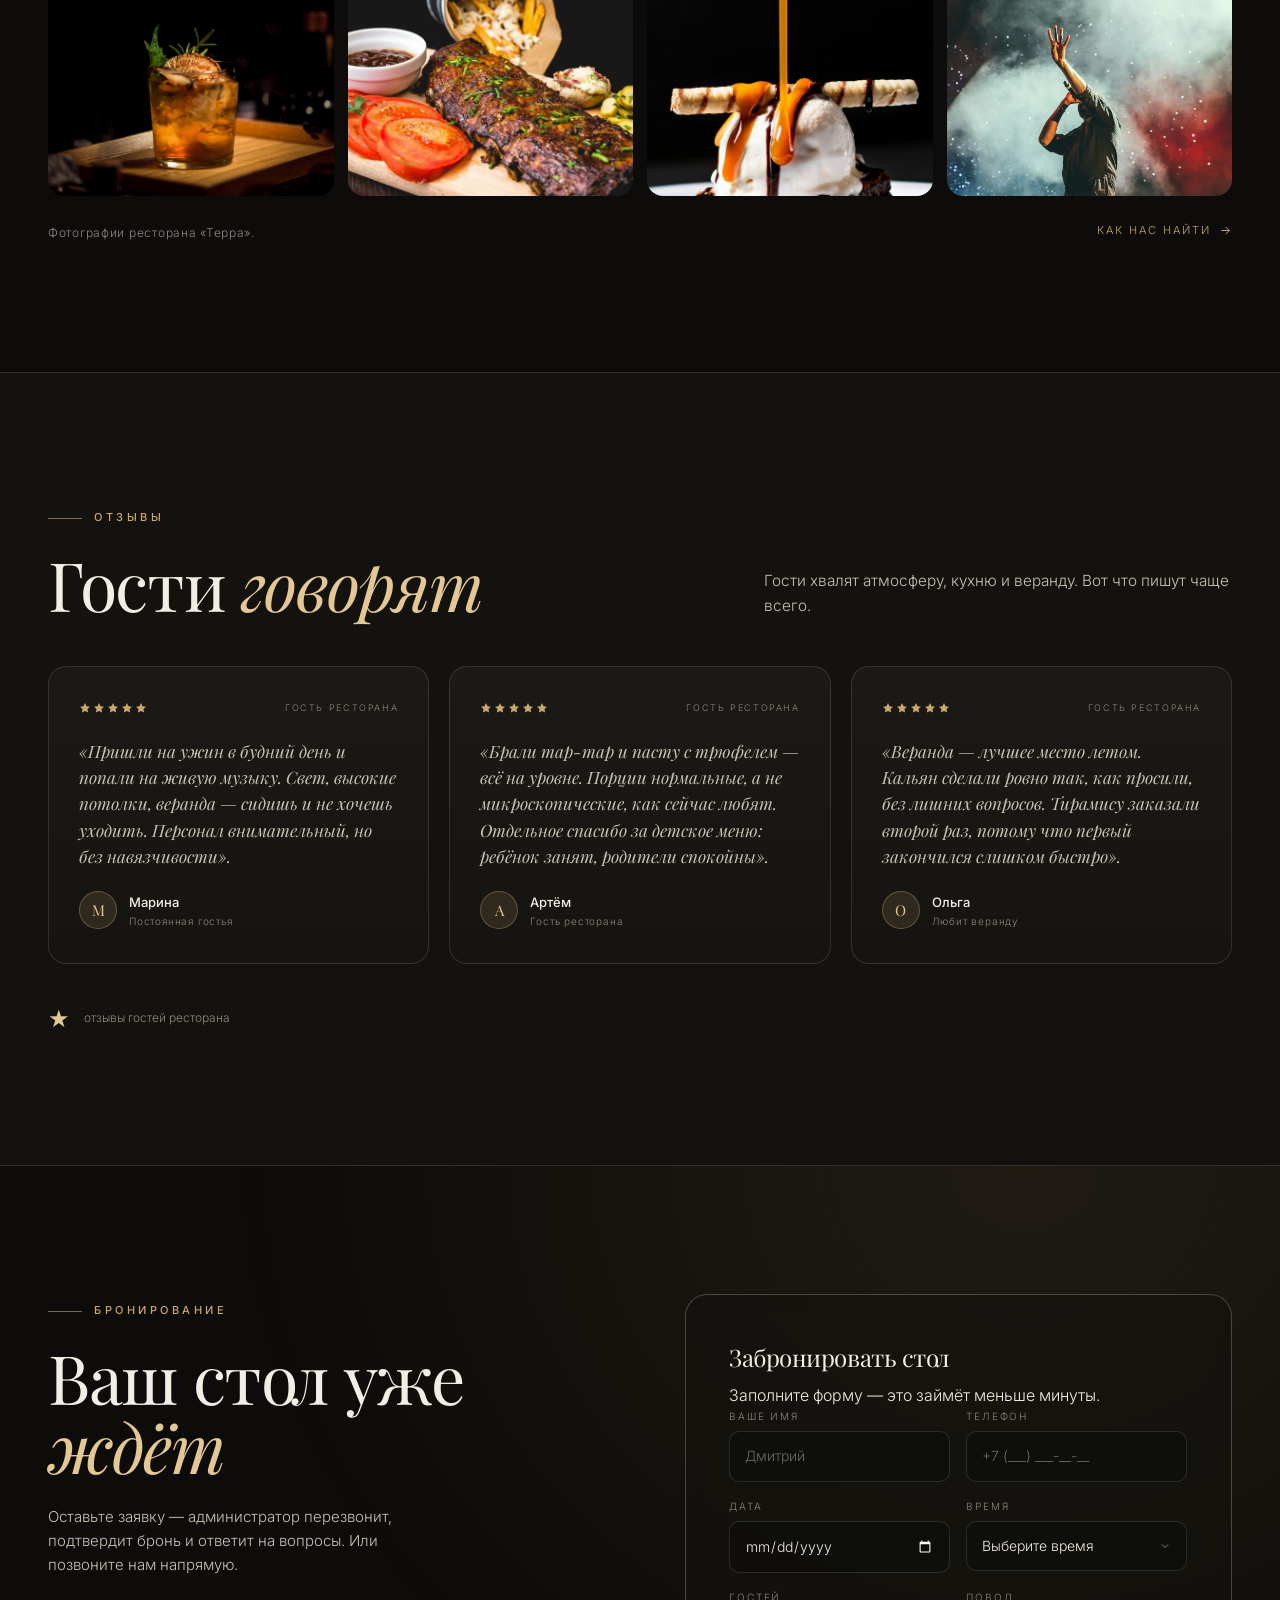
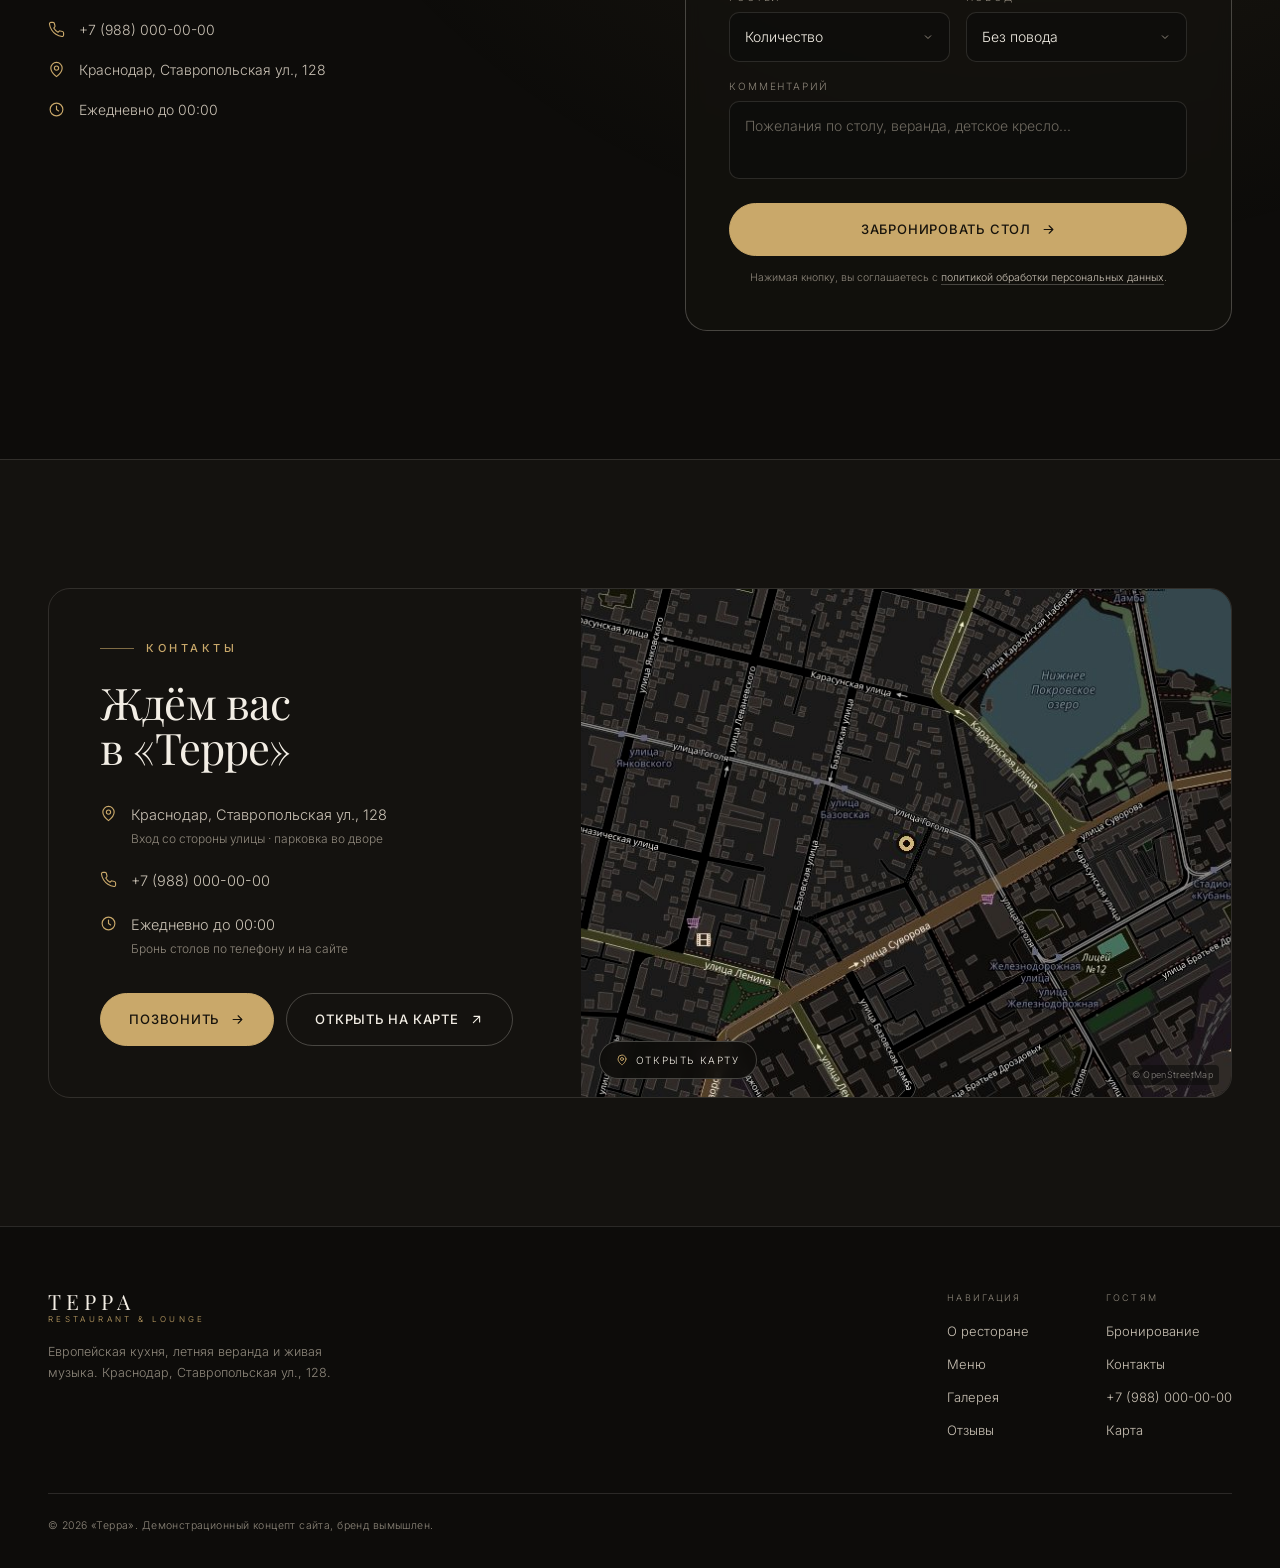
==== commit 06455671: "Портфолио: обезличенный кейс «Терра» — новые фото, отзывы, карта" ====
--- a/demo/index.html
+++ b/demo/index.html
@@ -329,12 +329,12 @@
   }
   .g-item:hover img{transform:scale(1.06)}
   .g-item:hover::after{opacity:1}
-  .g-1{grid-column:span 5;grid-row:span 4}
-  .g-2{grid-column:span 4;grid-row:span 2}
+  .g-1{grid-column:span 6;grid-row:span 4}
+  .g-2{grid-column:span 6;grid-row:span 4}
   .g-3{grid-column:span 3;grid-row:span 2}
-  .g-4{grid-column:span 4;grid-row:span 2}
+  .g-4{grid-column:span 3;grid-row:span 2}
   .g-5{grid-column:span 3;grid-row:span 2}
-  .g-6{grid-column:span 5;grid-row:span 2}
+  .g-6{grid-column:span 3;grid-row:span 2}
   .gallery-caption{
     display:flex;align-items:center;justify-content:space-between;gap:24px;
     margin-top:26px;flex-wrap:wrap;
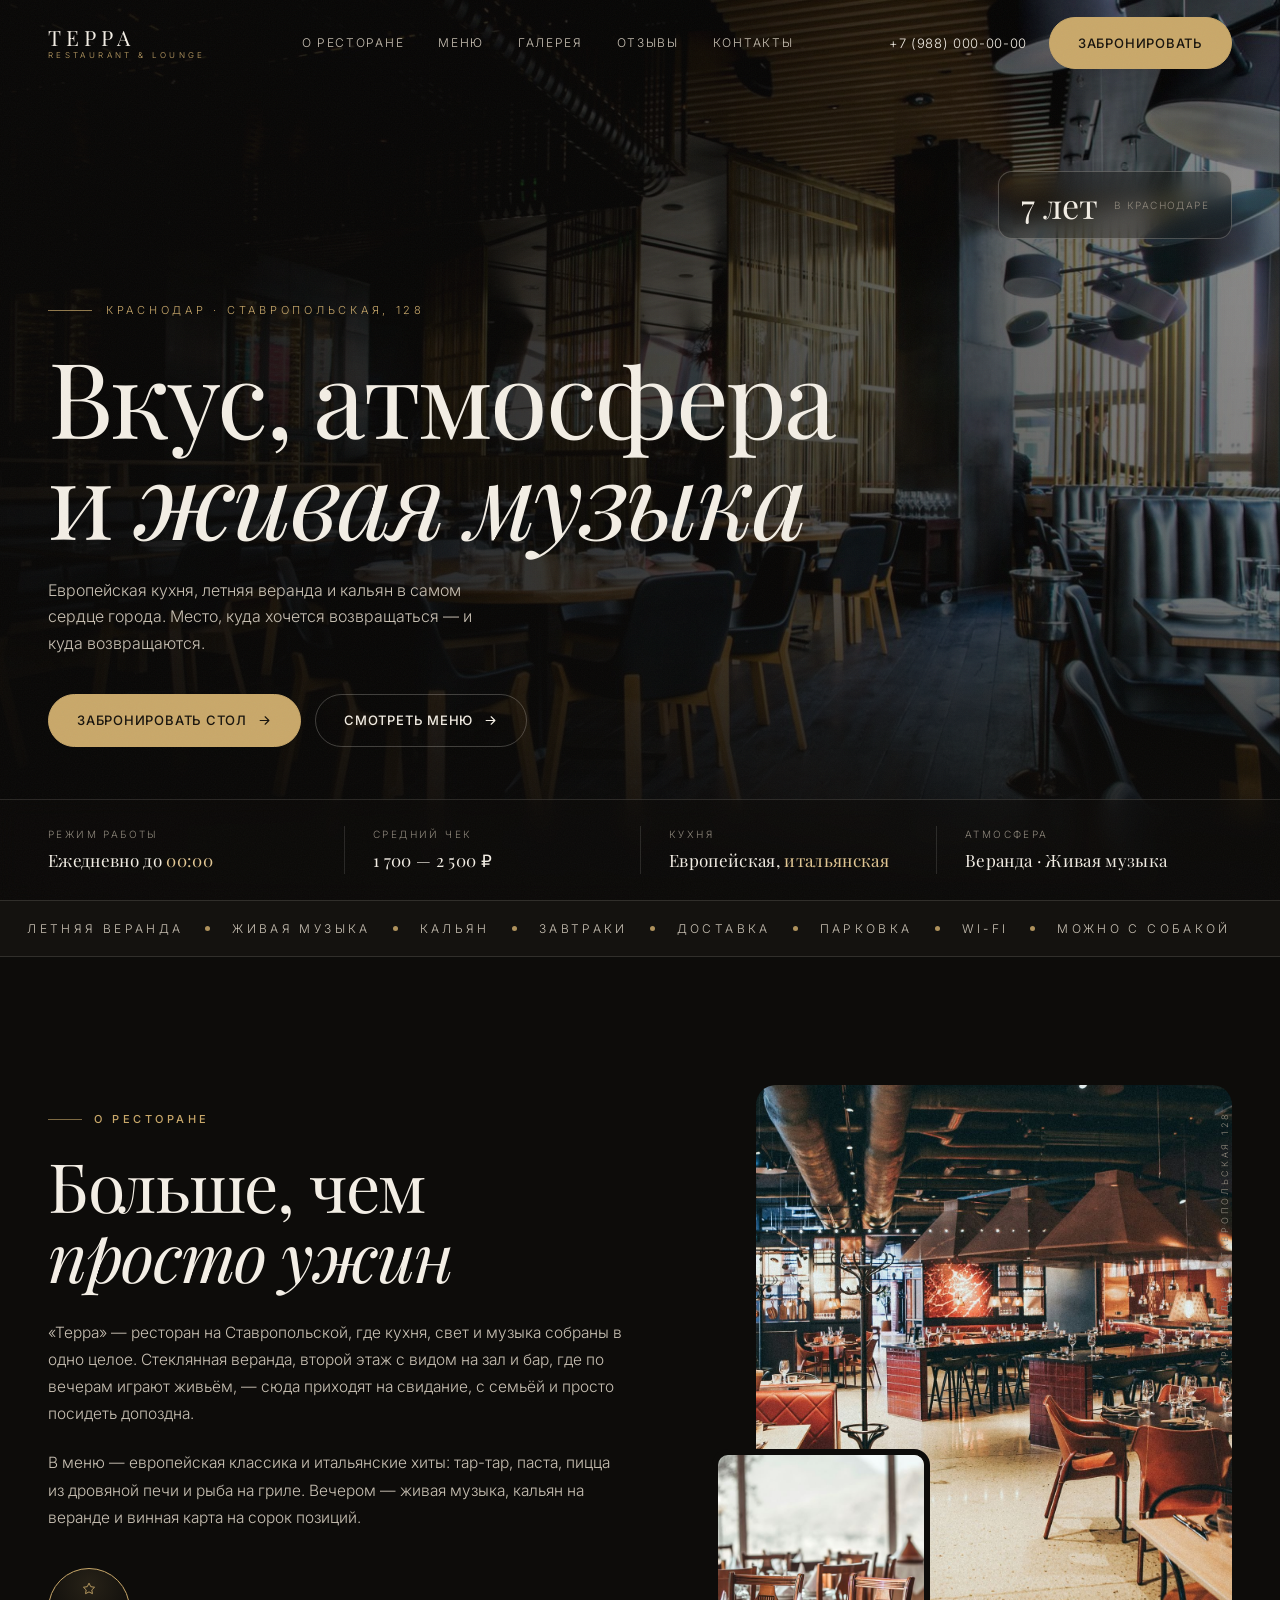
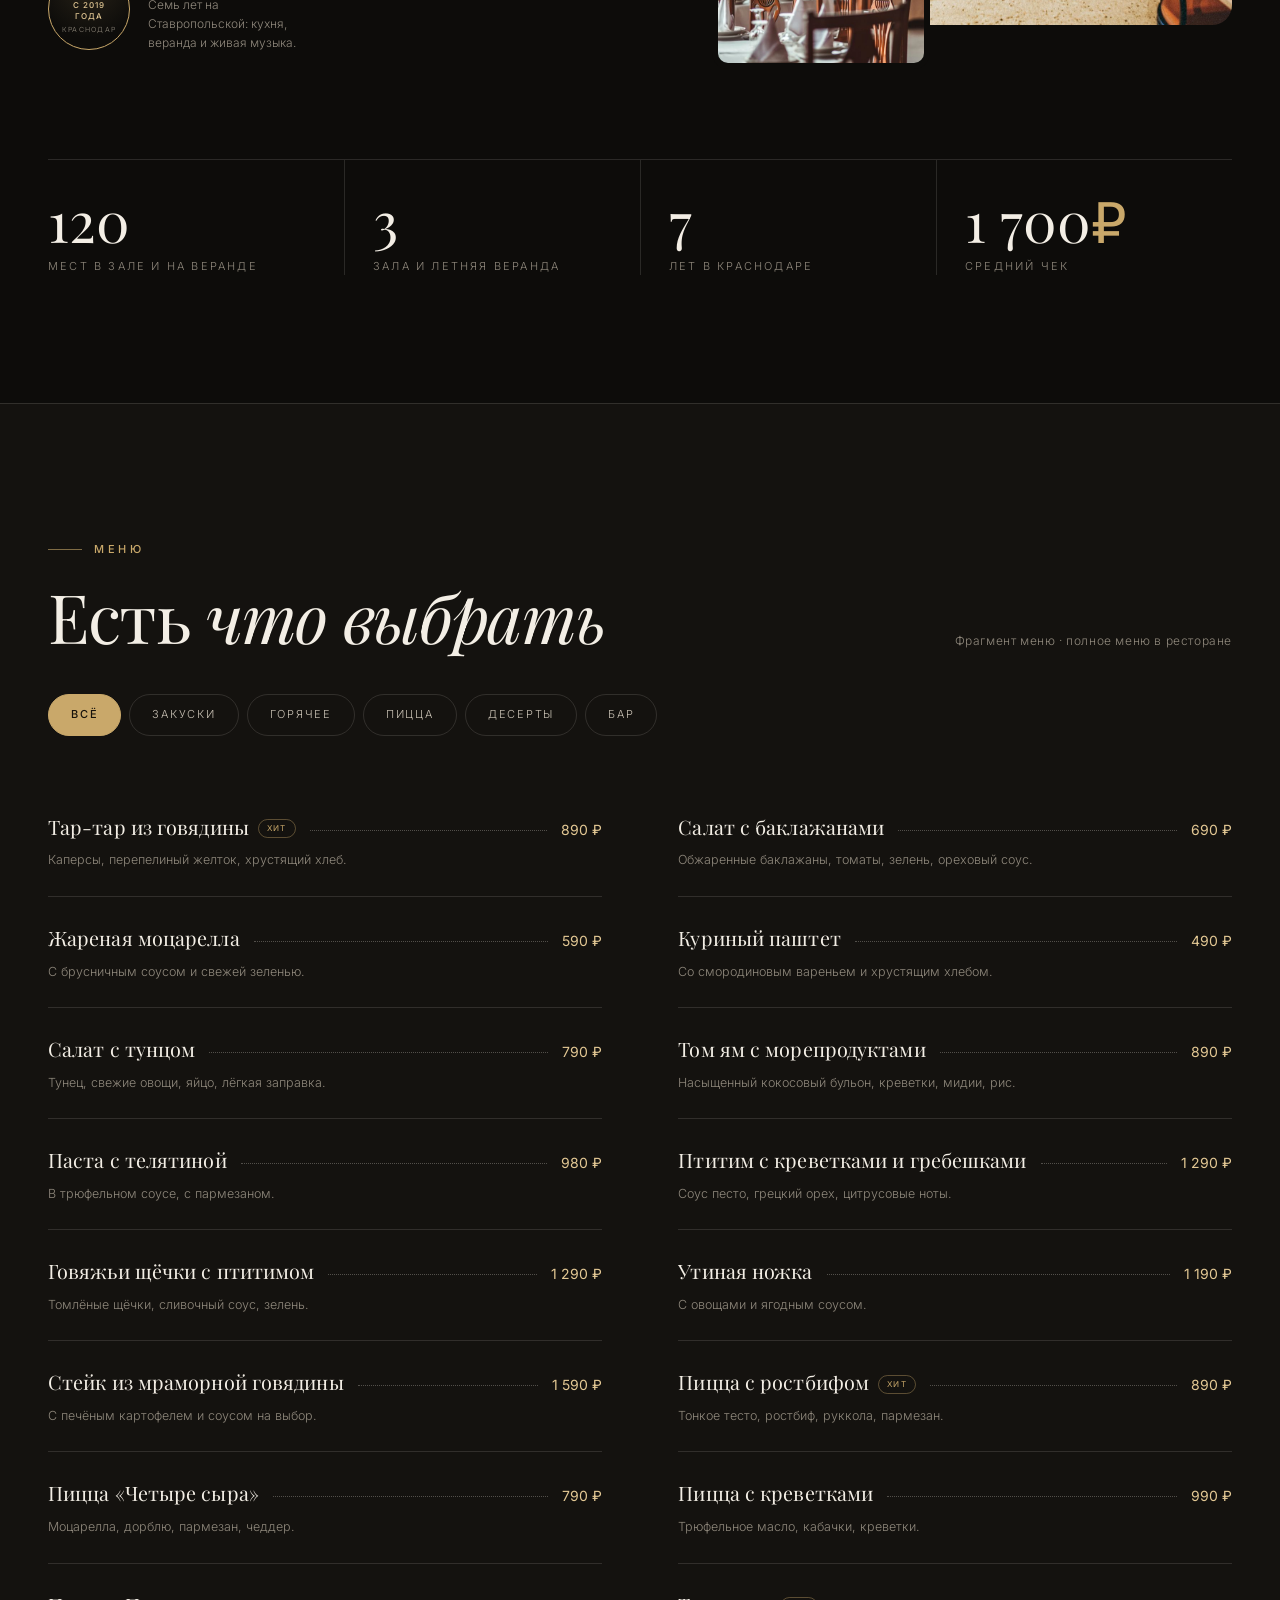
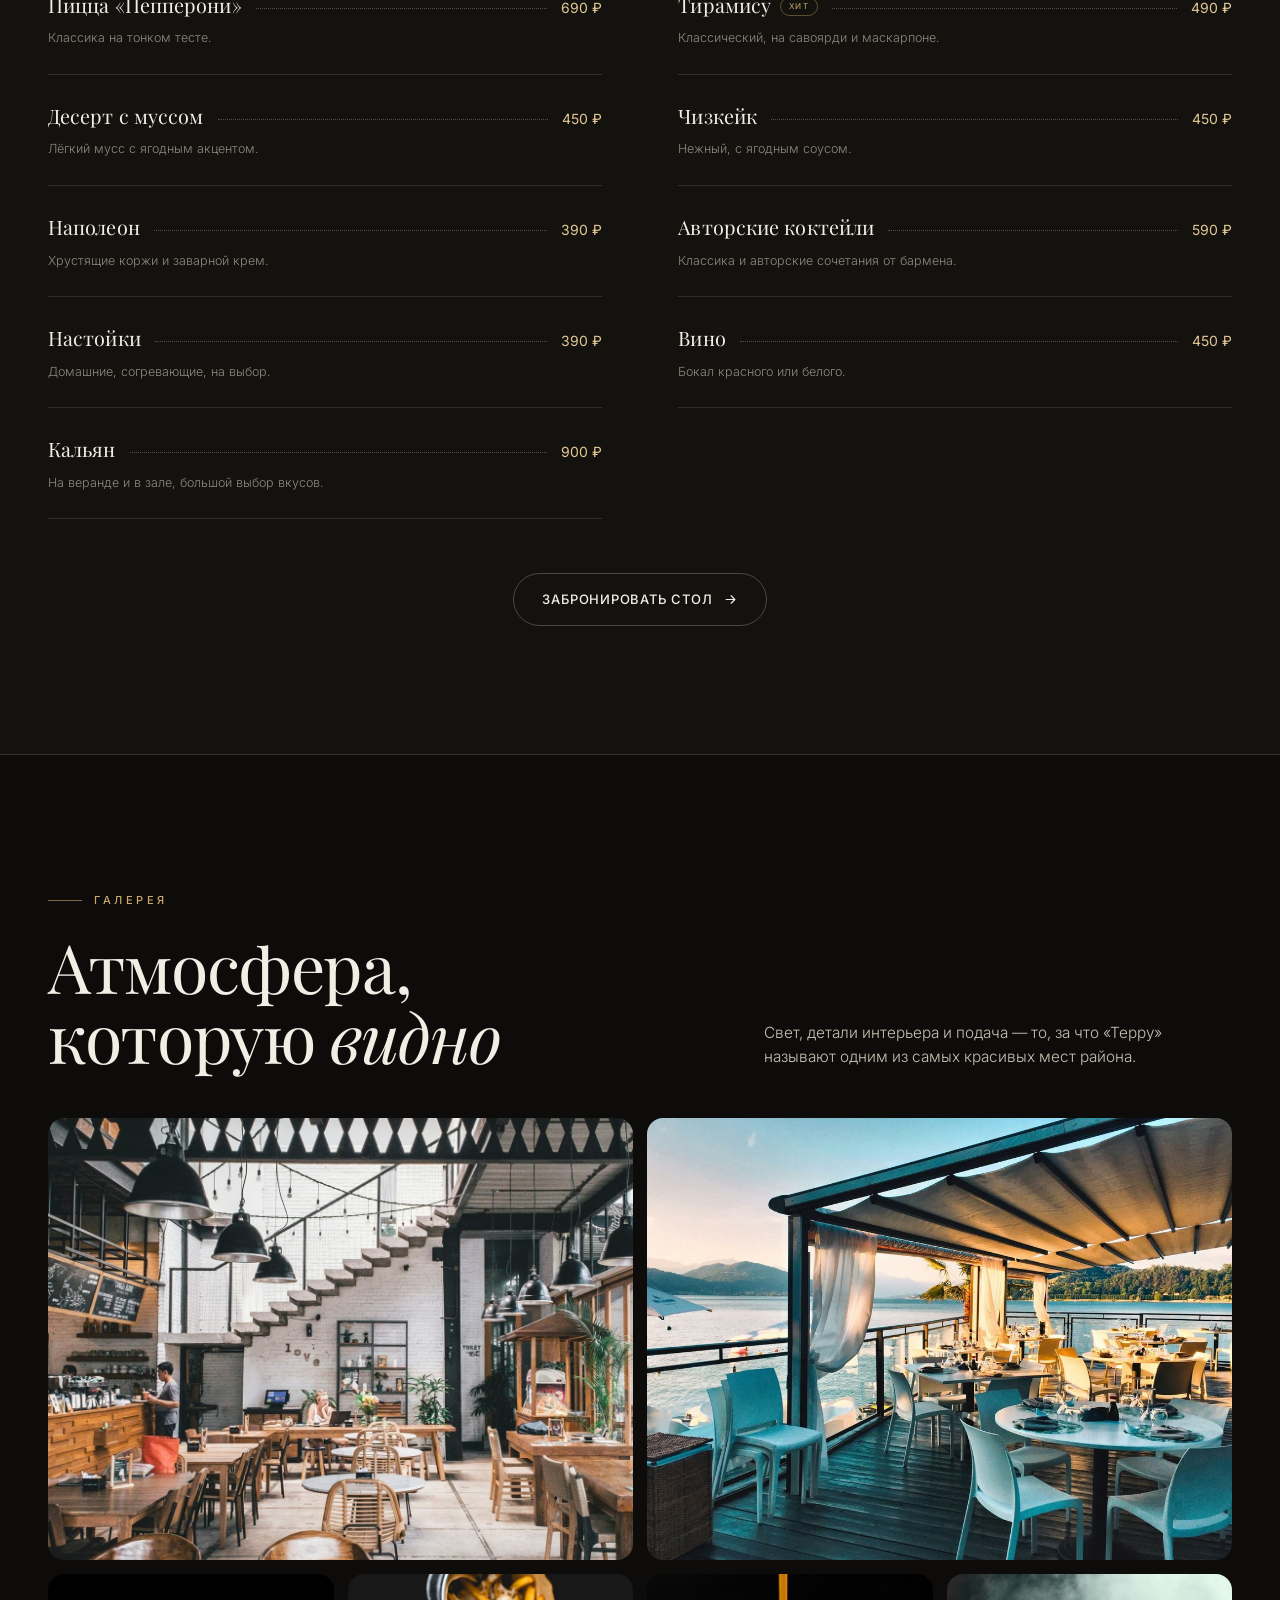
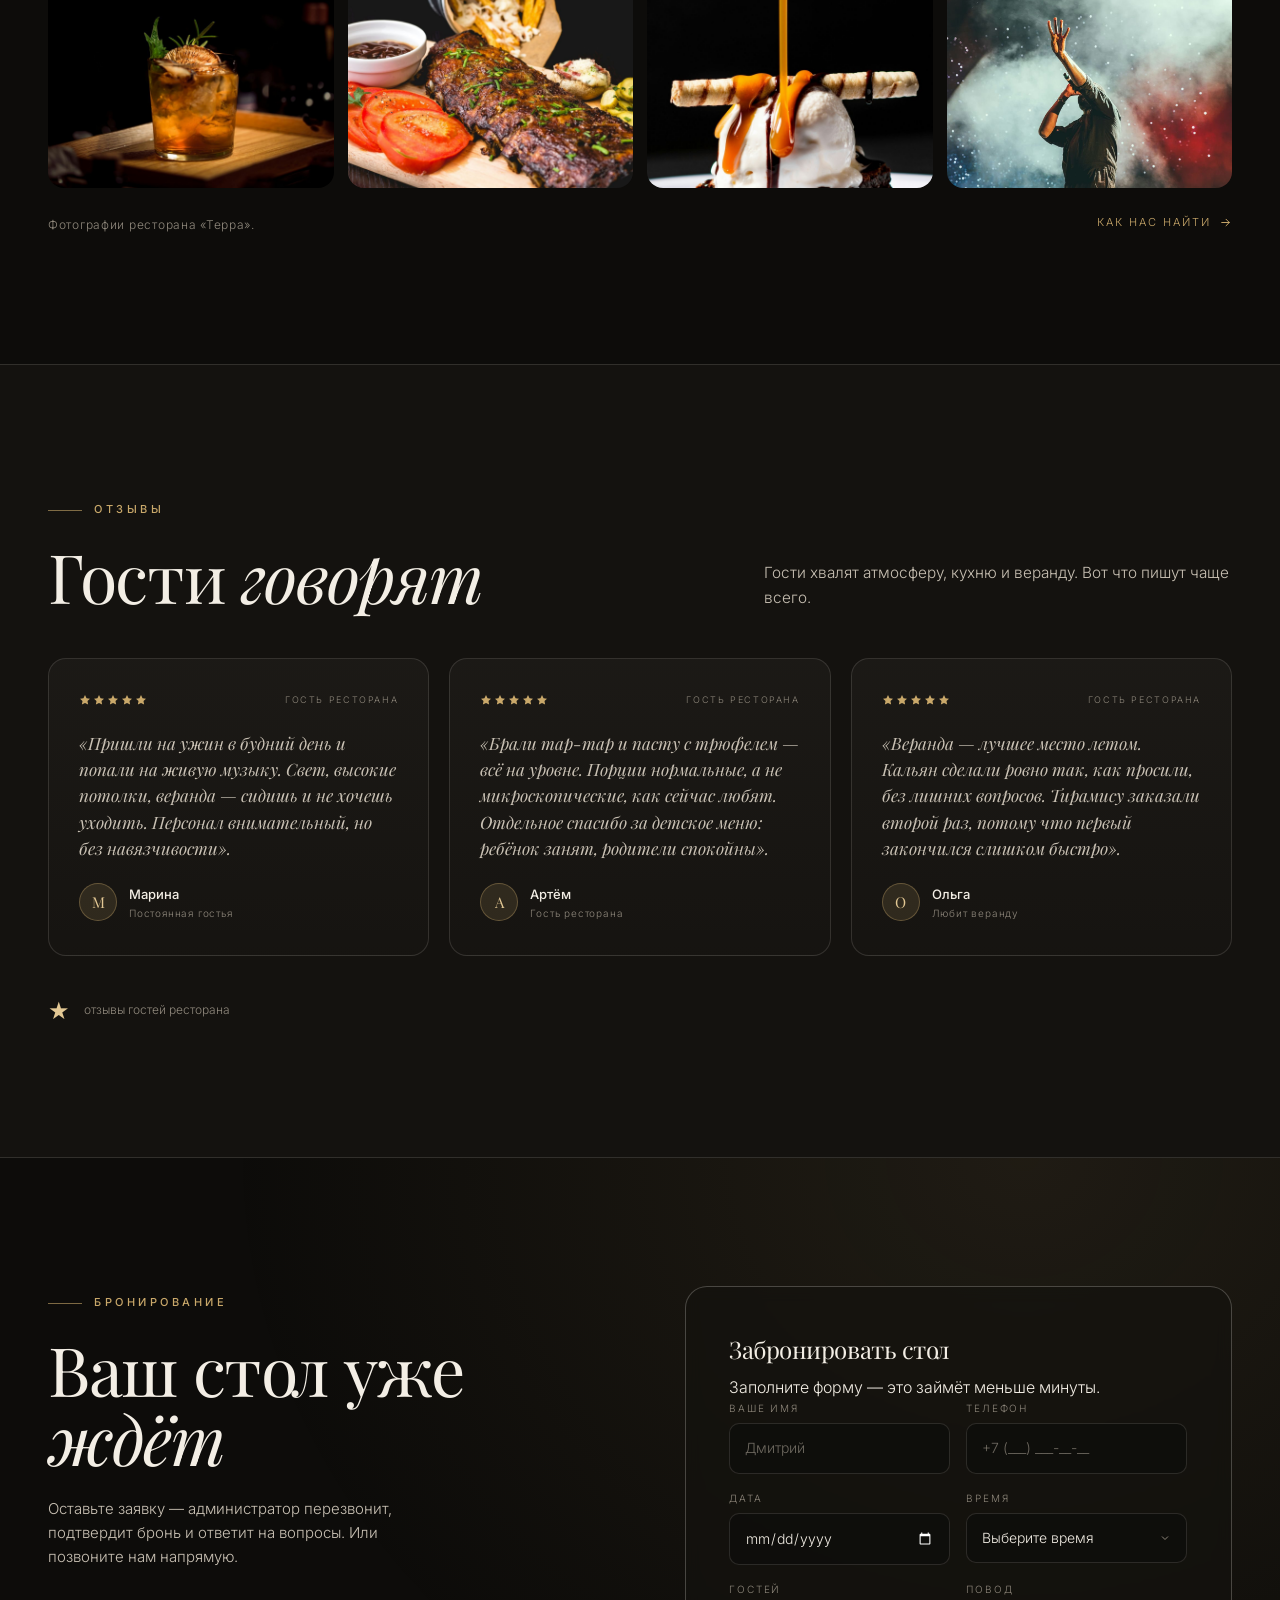
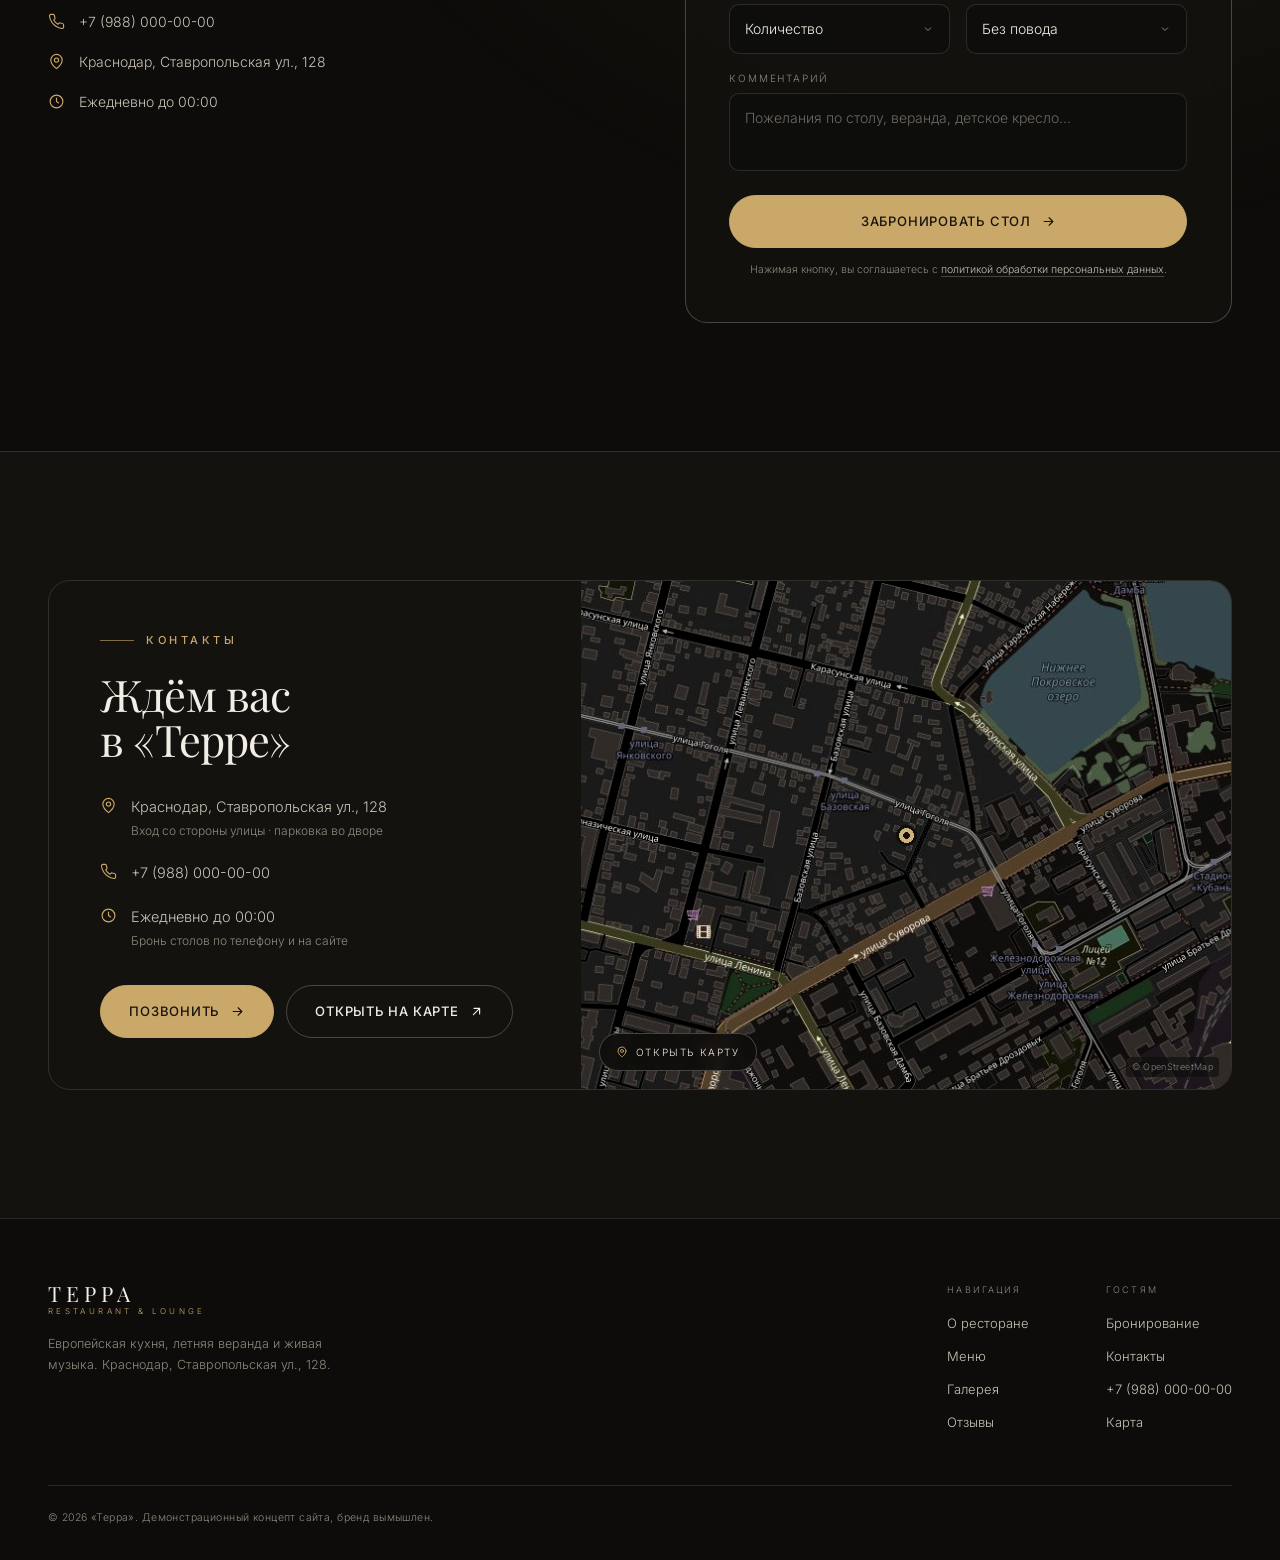
==== commit 9aba3031: "Портфолио: новые заголовки ПЕНЫ и УГЛЯ, без бегущих строк, локальные шрифты" ====
--- a/demo/index.html
+++ b/demo/index.html
@@ -94,7 +94,7 @@
     line-height:1.02;
     margin:22px 0 0;
   }
-  .section-title em{font-style:italic;color:var(--gold-light)}
+  .section-title em{font-style:italic}
   .section-head{display:flex;justify-content:space-between;align-items:flex-end;gap:40px;flex-wrap:wrap}
   .lead{color:var(--cream-dim);font-size:clamp(15px,1.2vw,17px);max-width:52ch}
 
@@ -184,7 +184,7 @@
     font-size:clamp(46px,8.2vw,112px);
     line-height:.96;letter-spacing:-.025em;max-width:13ch;
   }
-  .hero h1 em{font-style:italic;color:var(--gold-light)}
+  .hero h1 em{font-style:italic}
   .hero-sub{
     margin:30px 0 38px;max-width:44ch;
     color:var(--cream-dim);font-size:clamp(15px,1.25vw,17px);line-height:1.65;
@@ -219,21 +219,20 @@
   .fact strong{font-family:var(--serif);font-size:17px;font-weight:400;color:var(--cream);letter-spacing:.02em}
   .fact strong em{color:var(--gold-light);font-style:normal}
 
-  /* ---------- marquee ---------- */
+  /* ---------- features strip ---------- */
   .marquee{
     border-top:1px solid var(--line);border-bottom:1px solid var(--line);
-    overflow:hidden;padding:22px 0;background:var(--bg-2);
-  }
-  .marquee-track{display:flex;width:max-content;animation:marquee 38s linear infinite}
-  .marquee:hover .marquee-track{animation-play-state:paused}
-  @keyframes marquee{to{transform:translateX(-50%)}}
-  .marquee-group{display:flex;align-items:center;flex:none}
+    padding:18px 0;background:var(--bg-2);
+  }
+  .marquee-track{display:flex;justify-content:center;padding:0 24px}
+  .marquee-group{display:flex;align-items:center;justify-content:center;flex-wrap:wrap;row-gap:10px}
   .marquee-item{
-    display:flex;align-items:center;gap:38px;padding-right:38px;
+    display:flex;align-items:center;gap:22px;padding-right:22px;
     font-size:12px;letter-spacing:.28em;text-transform:uppercase;color:var(--cream-dim);
     white-space:nowrap;
   }
   .marquee-item::after{content:"";width:5px;height:5px;border-radius:50%;background:var(--gold);opacity:.85}
+  .marquee-item:last-child::after{display:none}
 
   /* ---------- about ---------- */
   .about-grid{
@@ -549,6 +548,10 @@
     .hero-cta{gap:10px}
     .hero-cta .btn{padding:14px 22px;font-size:11.5px}
     .hero-facts-inner{grid-template-columns:1fr 1fr;padding-top:20px;padding-bottom:20px}
+    .marquee{padding:14px 0}
+    .marquee-item{font-size:10px;letter-spacing:.2em;gap:16px;padding-right:16px}
+    .marquee-item:nth-child(n+5){display:none}
+    .marquee-item:nth-child(4)::after{display:none}
     .fact{padding:0 14px}
     .fact strong{font-size:14.5px}
     .stats{margin-top:48px}
@@ -646,19 +649,9 @@
   </div>
 </section>
 
-<!-- ================= MARQUEE ================= -->
+<!-- ================= FEATURES STRIP ================= -->
 <div class="marquee" aria-hidden="true">
   <div class="marquee-track">
-    <div class="marquee-group">
-      <span class="marquee-item">Летняя веранда</span>
-      <span class="marquee-item">Живая музыка</span>
-      <span class="marquee-item">Кальян</span>
-      <span class="marquee-item">Завтраки</span>
-      <span class="marquee-item">Доставка</span>
-      <span class="marquee-item">Парковка</span>
-      <span class="marquee-item">Wi-Fi</span>
-      <span class="marquee-item">Можно с собакой</span>
-    </div>
     <div class="marquee-group">
       <span class="marquee-item">Летняя веранда</span>
       <span class="marquee-item">Живая музыка</span>
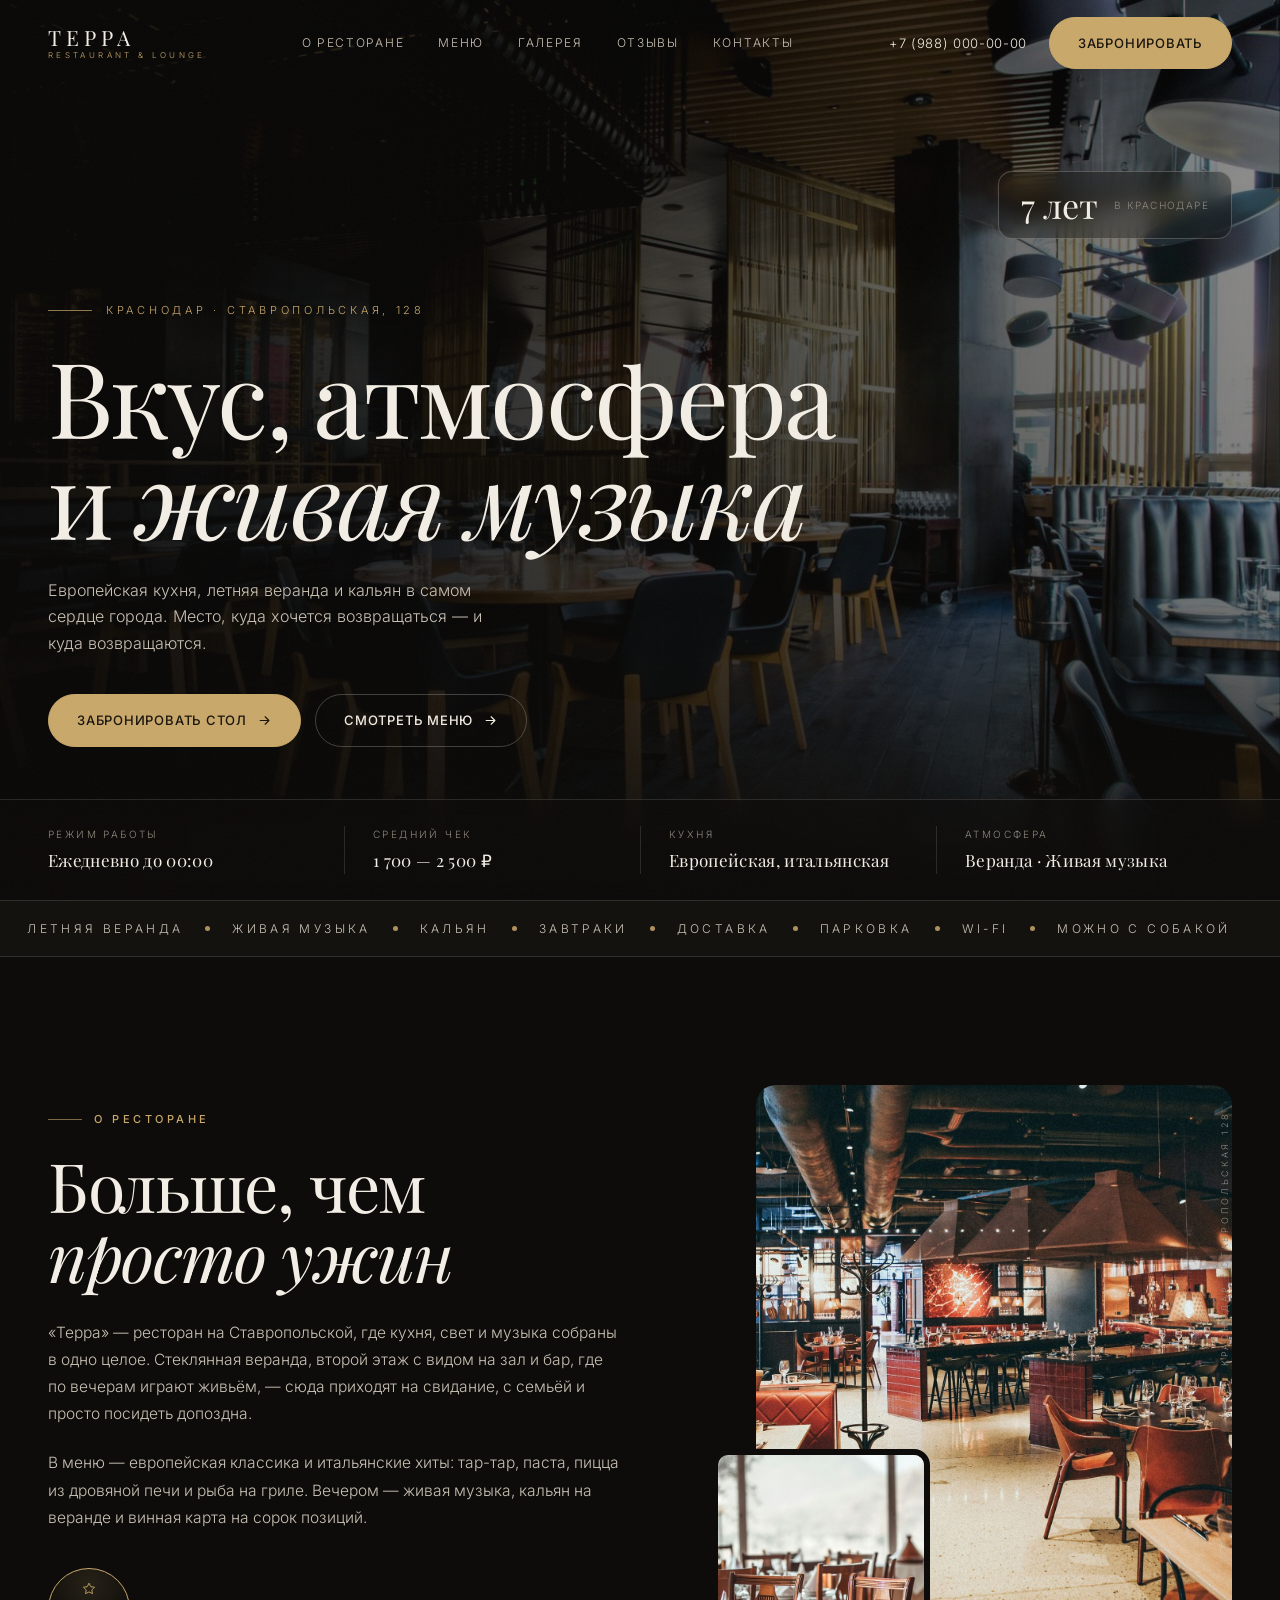
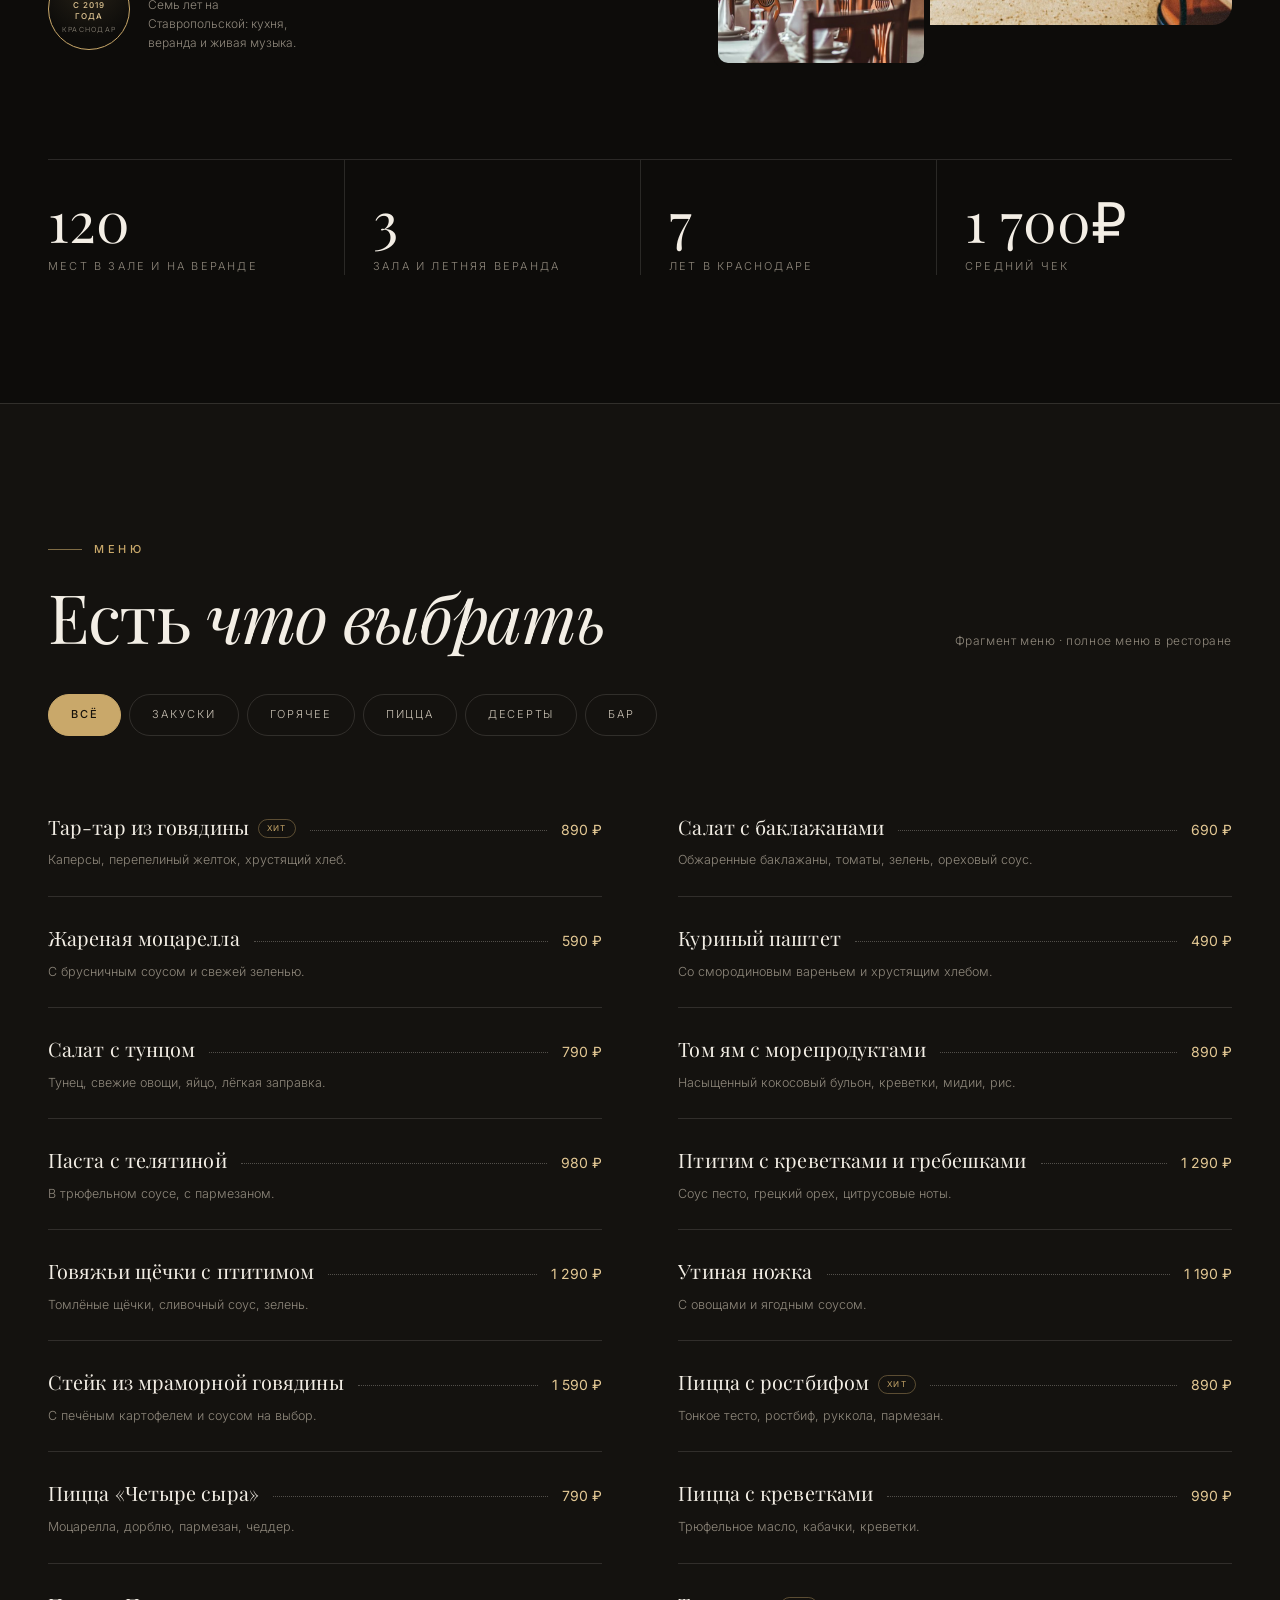
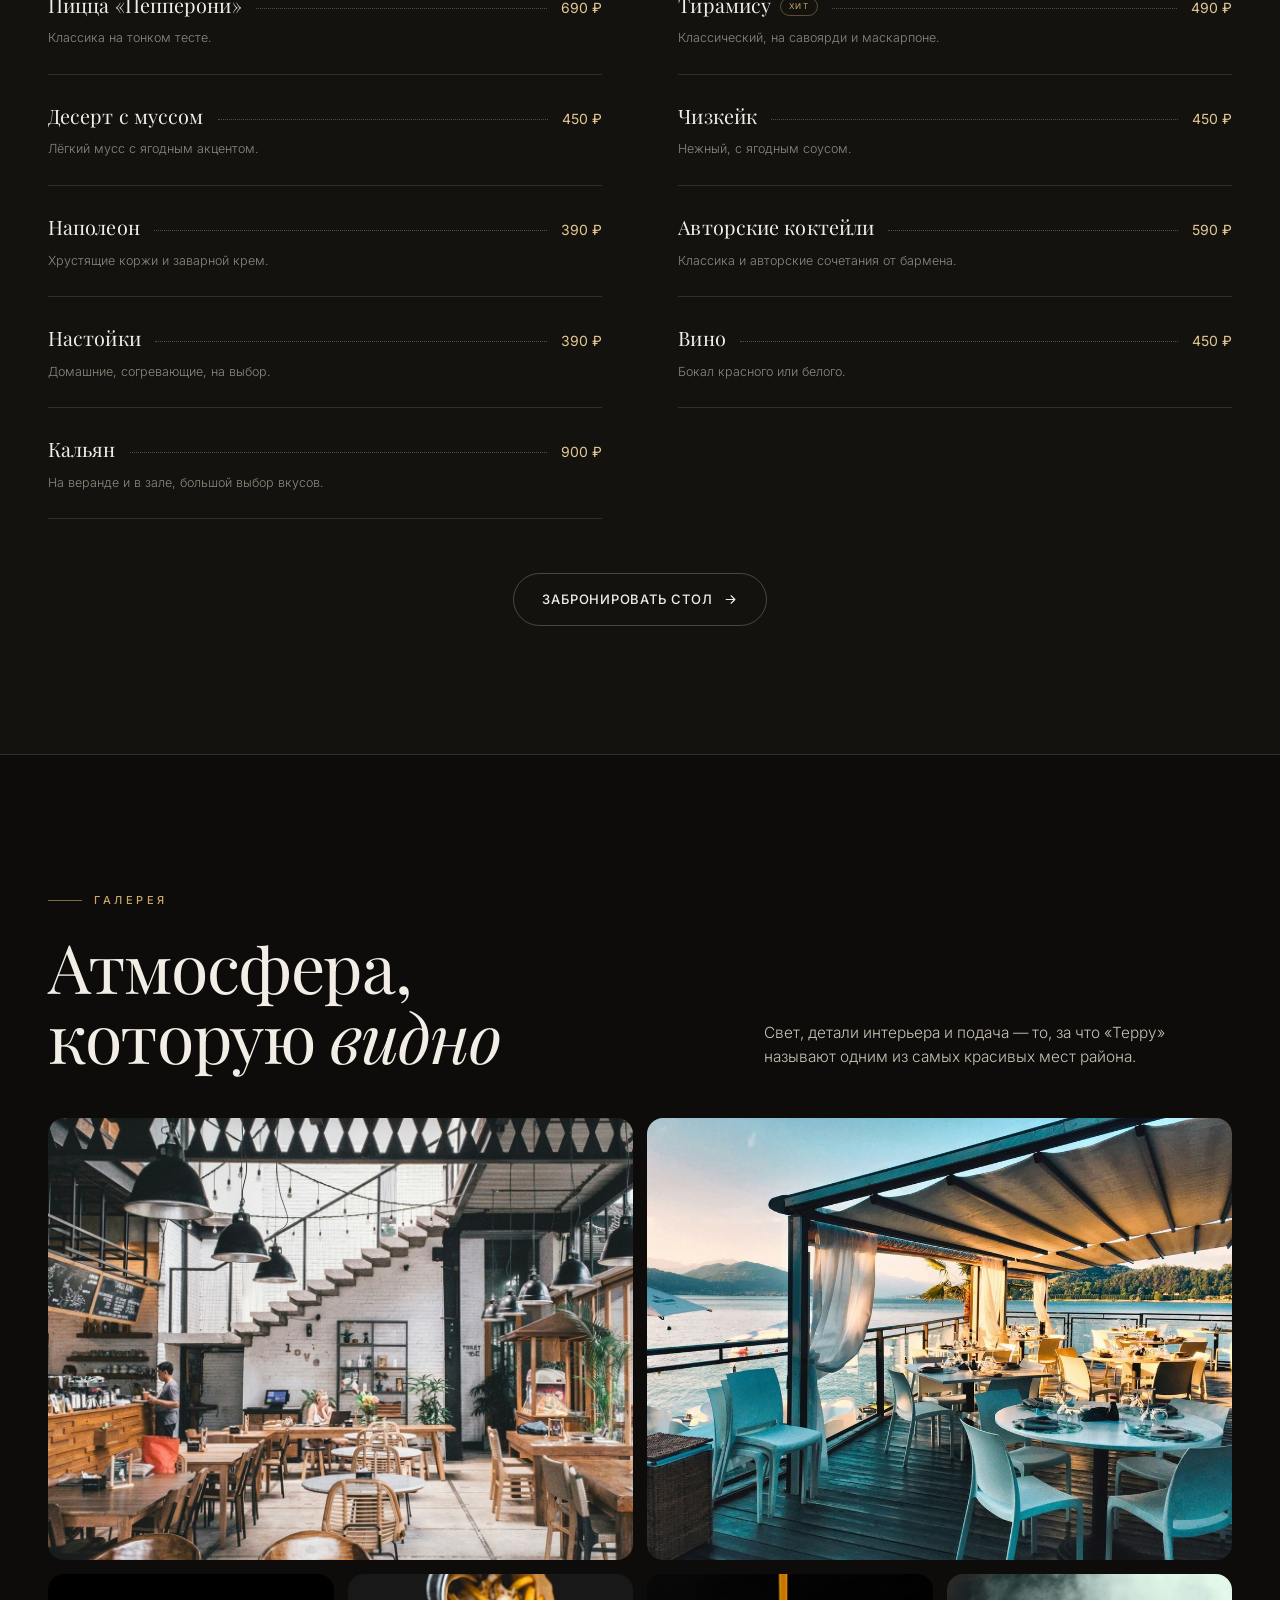
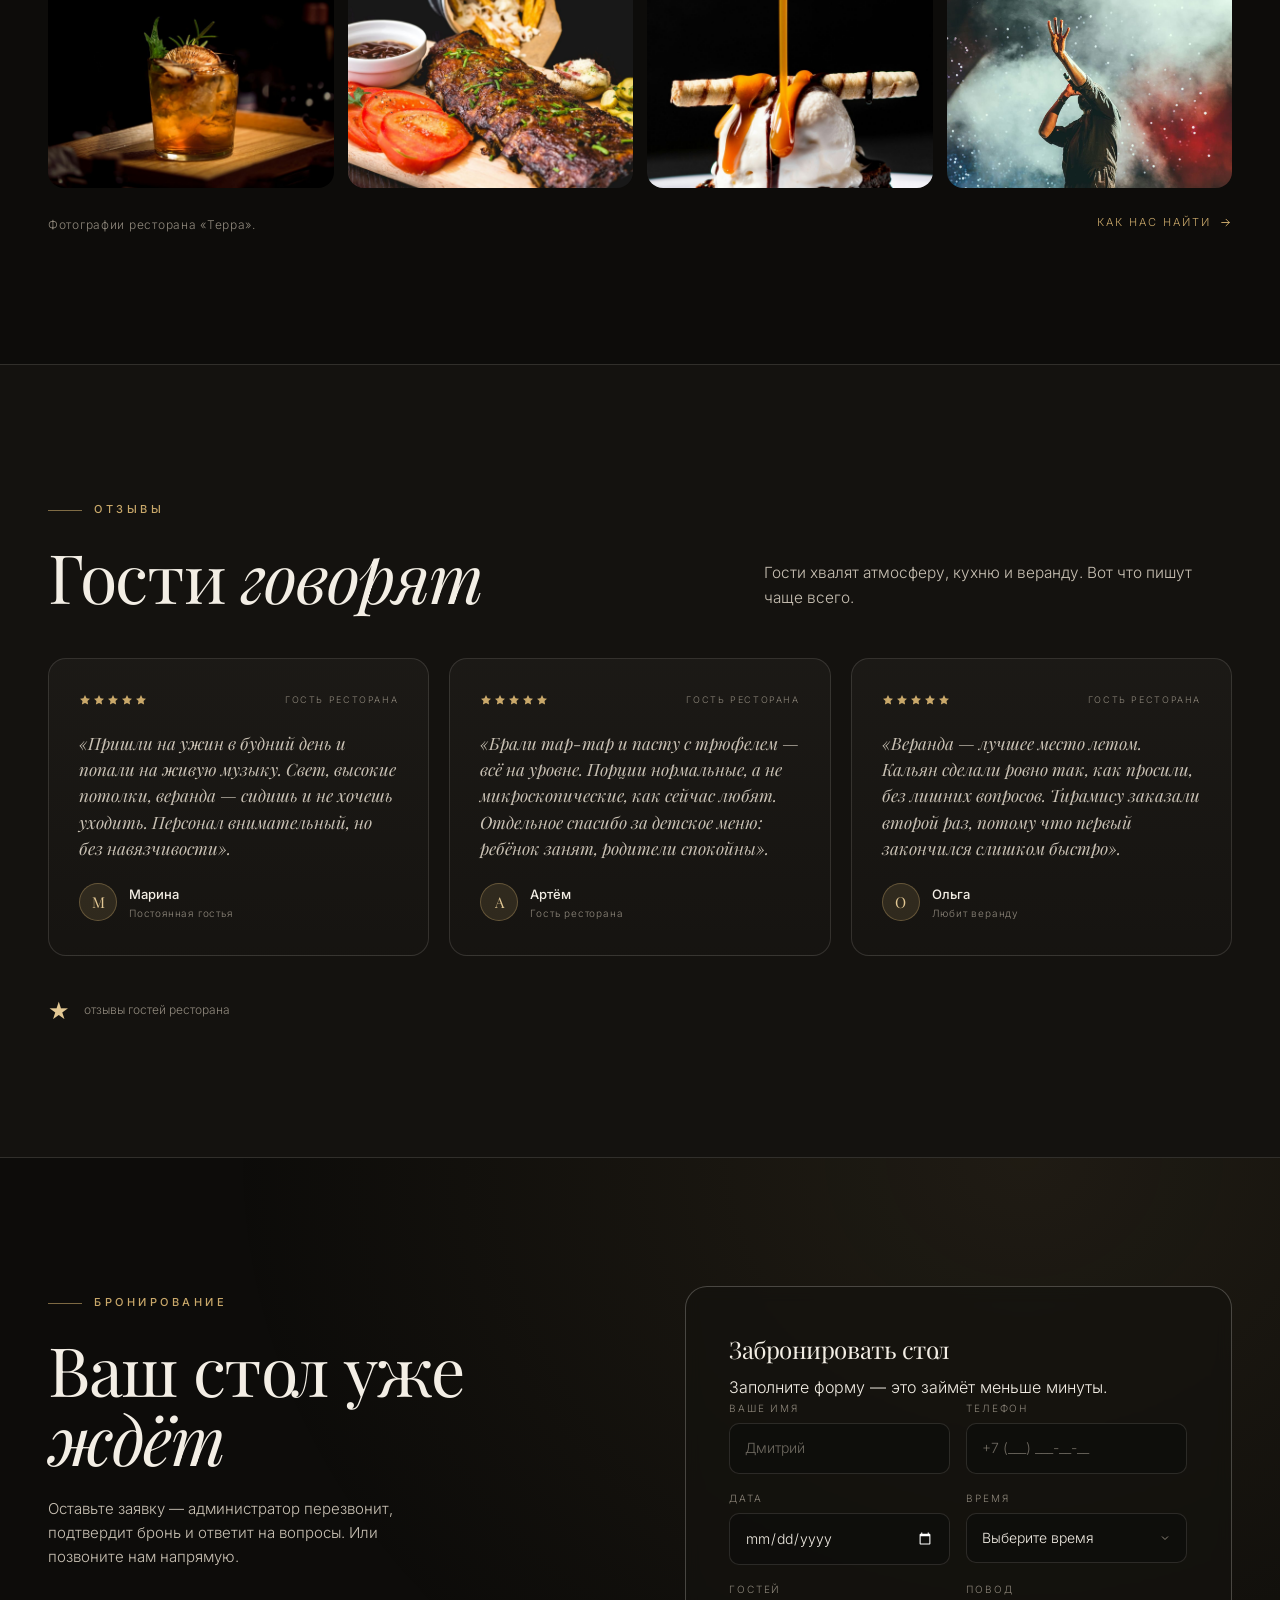
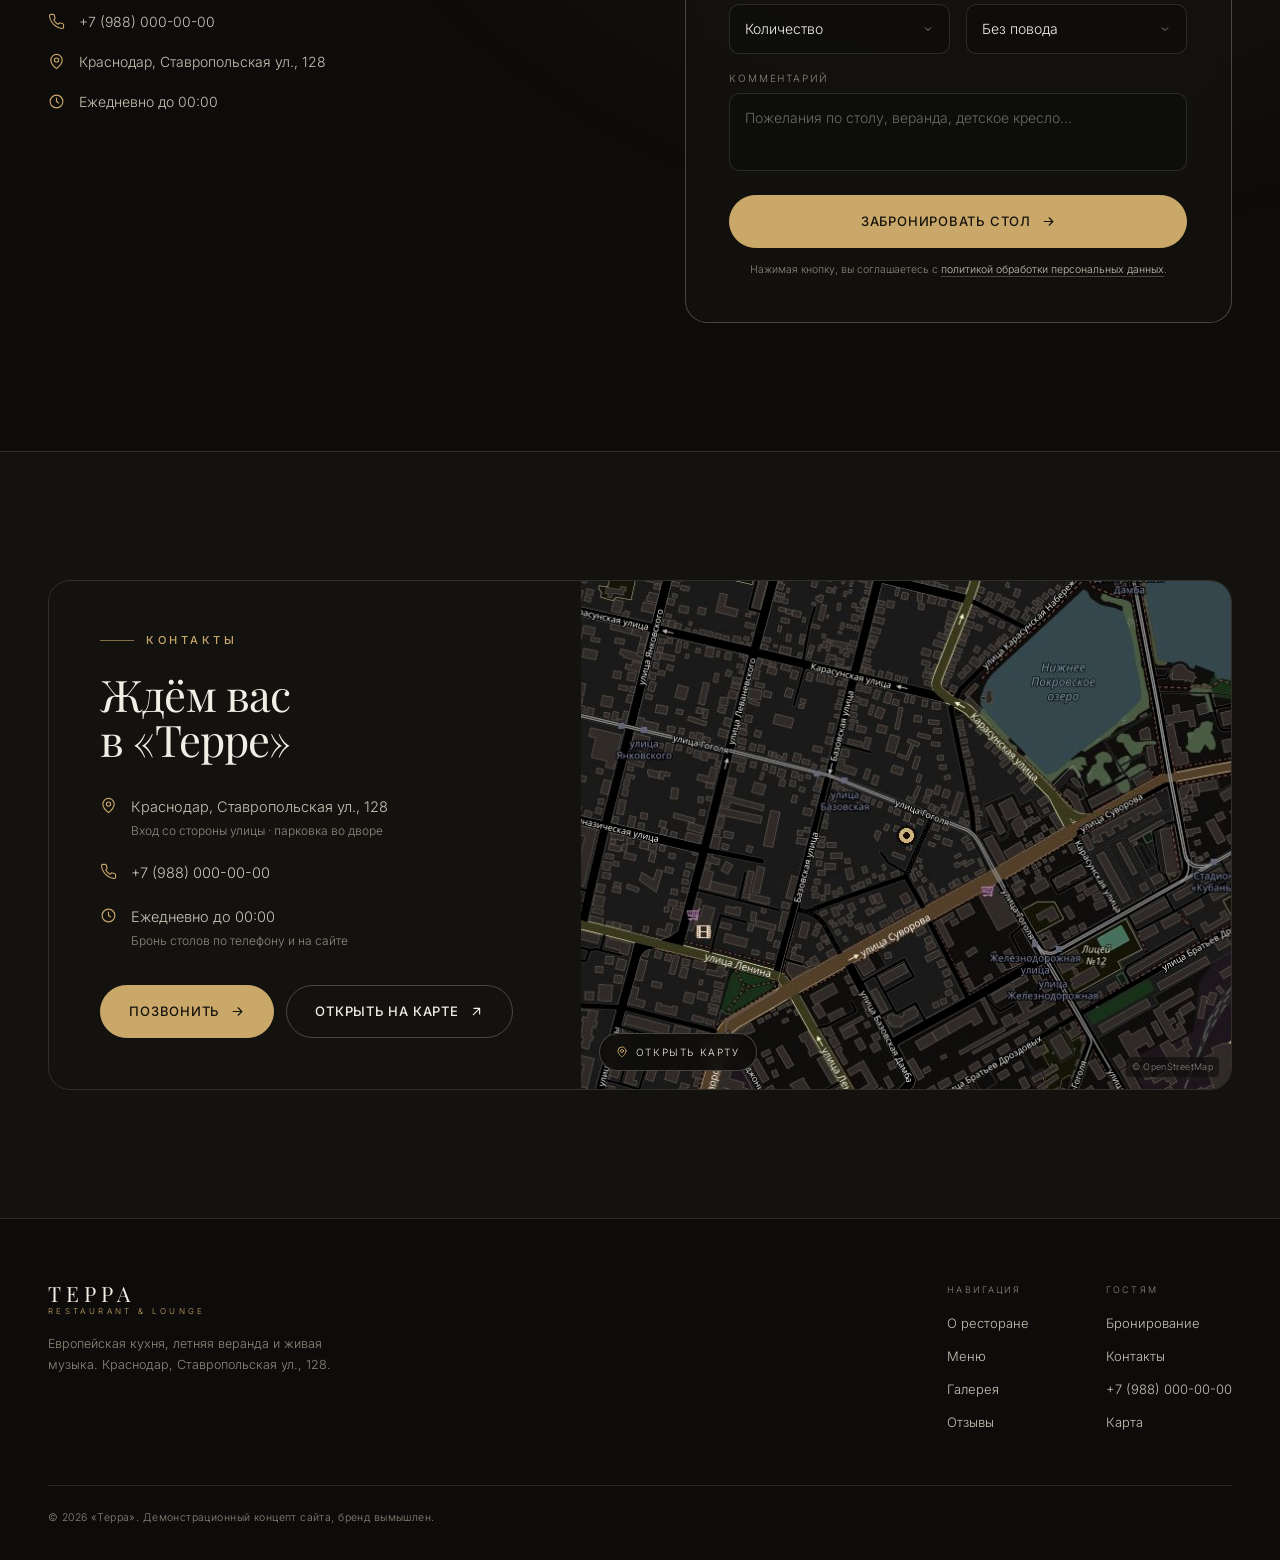
==== commit d4deeb3d: "Портфолио: новые заголовки ПЕНЫ и УГЛЯ, без бегущих строк, локальные шрифты" ====
--- a/demo/index.html
+++ b/demo/index.html
@@ -12,9 +12,7 @@
 <meta property="og:description" content="Вкус, атмосфера и живая музыка. Бронируйте стол онлайн.">
 <meta property="og:type" content="restaurant">
 <meta property="og:image" content="https://dmitriyweb33.github.io/demo/img/hero.jpg">
-<link rel="preconnect" href="https://fonts.googleapis.com">
-<link rel="preconnect" href="https://fonts.gstatic.com" crossorigin>
-<link href="https://fonts.googleapis.com/css2?family=Inter:wght@300;400;500;600&family=Playfair+Display:ital,wght@0,400;0,500;0,600;0,700;1,400;1,500&display=swap" rel="stylesheet">
+<link rel="stylesheet" href="fonts/fonts.css">
 <script type="application/ld+json">
 {
   "@context": "https://schema.org",
@@ -217,7 +215,7 @@
   .fact:first-child{padding-left:0;border-left:none}
   .fact span{font-size:10px;letter-spacing:.24em;text-transform:uppercase;color:var(--muted)}
   .fact strong{font-family:var(--serif);font-size:17px;font-weight:400;color:var(--cream);letter-spacing:.02em}
-  .fact strong em{color:var(--gold-light);font-style:normal}
+  .fact strong em{font-style:normal}
 
   /* ---------- features strip ---------- */
   .marquee{
@@ -278,7 +276,7 @@
     display:block;font-family:var(--serif);font-weight:400;
     font-size:clamp(38px,4.4vw,56px);line-height:1;color:var(--cream);
   }
-  .stat b em{font-style:normal;color:var(--gold)}
+  .stat b em{font-style:normal}
   .stat span{display:block;margin-top:10px;font-size:11px;letter-spacing:.2em;text-transform:uppercase;color:var(--muted)}
 
   /* ---------- menu ---------- */
--- a/demo/fonts/fonts.css
+++ b/demo/fonts/fonts.css
@@ -0,0 +1,271 @@
+/* Локальные копии Playfair Display и Inter (Google Fonts, OFL) */
+
+@font-face{
+  font-family:'Inter';
+  font-style:normal;
+  font-weight:300;
+  font-display:swap;
+  src:url('inter-300-cyrillic.woff2') format('woff2');
+  unicode-range:U+0301, U+0400-045F, U+0490-0491, U+04B0-04B1, U+2116;
+}
+
+@font-face{
+  font-family:'Inter';
+  font-style:normal;
+  font-weight:300;
+  font-display:swap;
+  src:url('inter-300-latin-ext.woff2') format('woff2');
+  unicode-range:U+0100-02BA, U+02BD-02C5, U+02C7-02CC, U+02CE-02D7, U+02DD-02FF, U+0304, U+0308, U+0329, U+1D00-1DBF, U+1E00-1E9F, U+1EF2-1EFF, U+2020, U+20A0-20AB, U+20AD-20C4, U+2113, U+2C60-2C7F, U+A720-A7FF;
+}
+
+@font-face{
+  font-family:'Inter';
+  font-style:normal;
+  font-weight:300;
+  font-display:swap;
+  src:url('inter-300-latin.woff2') format('woff2');
+  unicode-range:U+0000-00FF, U+0131, U+0152-0153, U+02BB-02BC, U+02C6, U+02DA, U+02DC, U+0304, U+0308, U+0329, U+2000-206F, U+20AC, U+2122, U+2191, U+2193, U+2212, U+2215, U+FEFF, U+FFFD;
+}
+
+@font-face{
+  font-family:'Inter';
+  font-style:normal;
+  font-weight:400;
+  font-display:swap;
+  src:url('inter-400-cyrillic.woff2') format('woff2');
+  unicode-range:U+0301, U+0400-045F, U+0490-0491, U+04B0-04B1, U+2116;
+}
+
+@font-face{
+  font-family:'Inter';
+  font-style:normal;
+  font-weight:400;
+  font-display:swap;
+  src:url('inter-400-latin-ext.woff2') format('woff2');
+  unicode-range:U+0100-02BA, U+02BD-02C5, U+02C7-02CC, U+02CE-02D7, U+02DD-02FF, U+0304, U+0308, U+0329, U+1D00-1DBF, U+1E00-1E9F, U+1EF2-1EFF, U+2020, U+20A0-20AB, U+20AD-20C4, U+2113, U+2C60-2C7F, U+A720-A7FF;
+}
+
+@font-face{
+  font-family:'Inter';
+  font-style:normal;
+  font-weight:400;
+  font-display:swap;
+  src:url('inter-400-latin.woff2') format('woff2');
+  unicode-range:U+0000-00FF, U+0131, U+0152-0153, U+02BB-02BC, U+02C6, U+02DA, U+02DC, U+0304, U+0308, U+0329, U+2000-206F, U+20AC, U+2122, U+2191, U+2193, U+2212, U+2215, U+FEFF, U+FFFD;
+}
+
+@font-face{
+  font-family:'Inter';
+  font-style:normal;
+  font-weight:500;
+  font-display:swap;
+  src:url('inter-500-cyrillic.woff2') format('woff2');
+  unicode-range:U+0301, U+0400-045F, U+0490-0491, U+04B0-04B1, U+2116;
+}
+
+@font-face{
+  font-family:'Inter';
+  font-style:normal;
+  font-weight:500;
+  font-display:swap;
+  src:url('inter-500-latin-ext.woff2') format('woff2');
+  unicode-range:U+0100-02BA, U+02BD-02C5, U+02C7-02CC, U+02CE-02D7, U+02DD-02FF, U+0304, U+0308, U+0329, U+1D00-1DBF, U+1E00-1E9F, U+1EF2-1EFF, U+2020, U+20A0-20AB, U+20AD-20C4, U+2113, U+2C60-2C7F, U+A720-A7FF;
+}
+
+@font-face{
+  font-family:'Inter';
+  font-style:normal;
+  font-weight:500;
+  font-display:swap;
+  src:url('inter-500-latin.woff2') format('woff2');
+  unicode-range:U+0000-00FF, U+0131, U+0152-0153, U+02BB-02BC, U+02C6, U+02DA, U+02DC, U+0304, U+0308, U+0329, U+2000-206F, U+20AC, U+2122, U+2191, U+2193, U+2212, U+2215, U+FEFF, U+FFFD;
+}
+
+@font-face{
+  font-family:'Inter';
+  font-style:normal;
+  font-weight:600;
+  font-display:swap;
+  src:url('inter-600-cyrillic.woff2') format('woff2');
+  unicode-range:U+0301, U+0400-045F, U+0490-0491, U+04B0-04B1, U+2116;
+}
+
+@font-face{
+  font-family:'Inter';
+  font-style:normal;
+  font-weight:600;
+  font-display:swap;
+  src:url('inter-600-latin-ext.woff2') format('woff2');
+  unicode-range:U+0100-02BA, U+02BD-02C5, U+02C7-02CC, U+02CE-02D7, U+02DD-02FF, U+0304, U+0308, U+0329, U+1D00-1DBF, U+1E00-1E9F, U+1EF2-1EFF, U+2020, U+20A0-20AB, U+20AD-20C4, U+2113, U+2C60-2C7F, U+A720-A7FF;
+}
+
+@font-face{
+  font-family:'Inter';
+  font-style:normal;
+  font-weight:600;
+  font-display:swap;
+  src:url('inter-600-latin.woff2') format('woff2');
+  unicode-range:U+0000-00FF, U+0131, U+0152-0153, U+02BB-02BC, U+02C6, U+02DA, U+02DC, U+0304, U+0308, U+0329, U+2000-206F, U+20AC, U+2122, U+2191, U+2193, U+2212, U+2215, U+FEFF, U+FFFD;
+}
+
+@font-face{
+  font-family:'Playfair Display';
+  font-style:italic;
+  font-weight:400;
+  font-display:swap;
+  src:url('playfair-400-italic-cyrillic.woff2') format('woff2');
+  unicode-range:U+0301, U+0400-045F, U+0490-0491, U+04B0-04B1, U+2116;
+}
+
+@font-face{
+  font-family:'Playfair Display';
+  font-style:italic;
+  font-weight:400;
+  font-display:swap;
+  src:url('playfair-400-italic-latin-ext.woff2') format('woff2');
+  unicode-range:U+0100-02BA, U+02BD-02C5, U+02C7-02CC, U+02CE-02D7, U+02DD-02FF, U+0304, U+0308, U+0329, U+1D00-1DBF, U+1E00-1E9F, U+1EF2-1EFF, U+2020, U+20A0-20AB, U+20AD-20C4, U+2113, U+2C60-2C7F, U+A720-A7FF;
+}
+
+@font-face{
+  font-family:'Playfair Display';
+  font-style:italic;
+  font-weight:400;
+  font-display:swap;
+  src:url('playfair-400-italic-latin.woff2') format('woff2');
+  unicode-range:U+0000-00FF, U+0131, U+0152-0153, U+02BB-02BC, U+02C6, U+02DA, U+02DC, U+0304, U+0308, U+0329, U+2000-206F, U+20AC, U+2122, U+2191, U+2193, U+2212, U+2215, U+FEFF, U+FFFD;
+}
+
+@font-face{
+  font-family:'Playfair Display';
+  font-style:italic;
+  font-weight:500;
+  font-display:swap;
+  src:url('playfair-500-italic-cyrillic.woff2') format('woff2');
+  unicode-range:U+0301, U+0400-045F, U+0490-0491, U+04B0-04B1, U+2116;
+}
+
+@font-face{
+  font-family:'Playfair Display';
+  font-style:italic;
+  font-weight:500;
+  font-display:swap;
+  src:url('playfair-500-italic-latin-ext.woff2') format('woff2');
+  unicode-range:U+0100-02BA, U+02BD-02C5, U+02C7-02CC, U+02CE-02D7, U+02DD-02FF, U+0304, U+0308, U+0329, U+1D00-1DBF, U+1E00-1E9F, U+1EF2-1EFF, U+2020, U+20A0-20AB, U+20AD-20C4, U+2113, U+2C60-2C7F, U+A720-A7FF;
+}
+
+@font-face{
+  font-family:'Playfair Display';
+  font-style:italic;
+  font-weight:500;
+  font-display:swap;
+  src:url('playfair-500-italic-latin.woff2') format('woff2');
+  unicode-range:U+0000-00FF, U+0131, U+0152-0153, U+02BB-02BC, U+02C6, U+02DA, U+02DC, U+0304, U+0308, U+0329, U+2000-206F, U+20AC, U+2122, U+2191, U+2193, U+2212, U+2215, U+FEFF, U+FFFD;
+}
+
+@font-face{
+  font-family:'Playfair Display';
+  font-style:normal;
+  font-weight:400;
+  font-display:swap;
+  src:url('playfair-400-cyrillic.woff2') format('woff2');
+  unicode-range:U+0301, U+0400-045F, U+0490-0491, U+04B0-04B1, U+2116;
+}
+
+@font-face{
+  font-family:'Playfair Display';
+  font-style:normal;
+  font-weight:400;
+  font-display:swap;
+  src:url('playfair-400-latin-ext.woff2') format('woff2');
+  unicode-range:U+0100-02BA, U+02BD-02C5, U+02C7-02CC, U+02CE-02D7, U+02DD-02FF, U+0304, U+0308, U+0329, U+1D00-1DBF, U+1E00-1E9F, U+1EF2-1EFF, U+2020, U+20A0-20AB, U+20AD-20C4, U+2113, U+2C60-2C7F, U+A720-A7FF;
+}
+
+@font-face{
+  font-family:'Playfair Display';
+  font-style:normal;
+  font-weight:400;
+  font-display:swap;
+  src:url('playfair-400-latin.woff2') format('woff2');
+  unicode-range:U+0000-00FF, U+0131, U+0152-0153, U+02BB-02BC, U+02C6, U+02DA, U+02DC, U+0304, U+0308, U+0329, U+2000-206F, U+20AC, U+2122, U+2191, U+2193, U+2212, U+2215, U+FEFF, U+FFFD;
+}
+
+@font-face{
+  font-family:'Playfair Display';
+  font-style:normal;
+  font-weight:500;
+  font-display:swap;
+  src:url('playfair-500-cyrillic.woff2') format('woff2');
+  unicode-range:U+0301, U+0400-045F, U+0490-0491, U+04B0-04B1, U+2116;
+}
+
+@font-face{
+  font-family:'Playfair Display';
+  font-style:normal;
+  font-weight:500;
+  font-display:swap;
+  src:url('playfair-500-latin-ext.woff2') format('woff2');
+  unicode-range:U+0100-02BA, U+02BD-02C5, U+02C7-02CC, U+02CE-02D7, U+02DD-02FF, U+0304, U+0308, U+0329, U+1D00-1DBF, U+1E00-1E9F, U+1EF2-1EFF, U+2020, U+20A0-20AB, U+20AD-20C4, U+2113, U+2C60-2C7F, U+A720-A7FF;
+}
+
+@font-face{
+  font-family:'Playfair Display';
+  font-style:normal;
+  font-weight:500;
+  font-display:swap;
+  src:url('playfair-500-latin.woff2') format('woff2');
+  unicode-range:U+0000-00FF, U+0131, U+0152-0153, U+02BB-02BC, U+02C6, U+02DA, U+02DC, U+0304, U+0308, U+0329, U+2000-206F, U+20AC, U+2122, U+2191, U+2193, U+2212, U+2215, U+FEFF, U+FFFD;
+}
+
+@font-face{
+  font-family:'Playfair Display';
+  font-style:normal;
+  font-weight:600;
+  font-display:swap;
+  src:url('playfair-600-cyrillic.woff2') format('woff2');
+  unicode-range:U+0301, U+0400-045F, U+0490-0491, U+04B0-04B1, U+2116;
+}
+
+@font-face{
+  font-family:'Playfair Display';
+  font-style:normal;
+  font-weight:600;
+  font-display:swap;
+  src:url('playfair-600-latin-ext.woff2') format('woff2');
+  unicode-range:U+0100-02BA, U+02BD-02C5, U+02C7-02CC, U+02CE-02D7, U+02DD-02FF, U+0304, U+0308, U+0329, U+1D00-1DBF, U+1E00-1E9F, U+1EF2-1EFF, U+2020, U+20A0-20AB, U+20AD-20C4, U+2113, U+2C60-2C7F, U+A720-A7FF;
+}
+
+@font-face{
+  font-family:'Playfair Display';
+  font-style:normal;
+  font-weight:600;
+  font-display:swap;
+  src:url('playfair-600-latin.woff2') format('woff2');
+  unicode-range:U+0000-00FF, U+0131, U+0152-0153, U+02BB-02BC, U+02C6, U+02DA, U+02DC, U+0304, U+0308, U+0329, U+2000-206F, U+20AC, U+2122, U+2191, U+2193, U+2212, U+2215, U+FEFF, U+FFFD;
+}
+
+@font-face{
+  font-family:'Playfair Display';
+  font-style:normal;
+  font-weight:700;
+  font-display:swap;
+  src:url('playfair-700-cyrillic.woff2') format('woff2');
+  unicode-range:U+0301, U+0400-045F, U+0490-0491, U+04B0-04B1, U+2116;
+}
+
+@font-face{
+  font-family:'Playfair Display';
+  font-style:normal;
+  font-weight:700;
+  font-display:swap;
+  src:url('playfair-700-latin-ext.woff2') format('woff2');
+  unicode-range:U+0100-02BA, U+02BD-02C5, U+02C7-02CC, U+02CE-02D7, U+02DD-02FF, U+0304, U+0308, U+0329, U+1D00-1DBF, U+1E00-1E9F, U+1EF2-1EFF, U+2020, U+20A0-20AB, U+20AD-20C4, U+2113, U+2C60-2C7F, U+A720-A7FF;
+}
+
+@font-face{
+  font-family:'Playfair Display';
+  font-style:normal;
+  font-weight:700;
+  font-display:swap;
+  src:url('playfair-700-latin.woff2') format('woff2');
+  unicode-range:U+0000-00FF, U+0131, U+0152-0153, U+02BB-02BC, U+02C6, U+02DA, U+02DC, U+0304, U+0308, U+0329, U+2000-206F, U+20AC, U+2122, U+2191, U+2193, U+2212, U+2215, U+FEFF, U+FFFD;
+}
